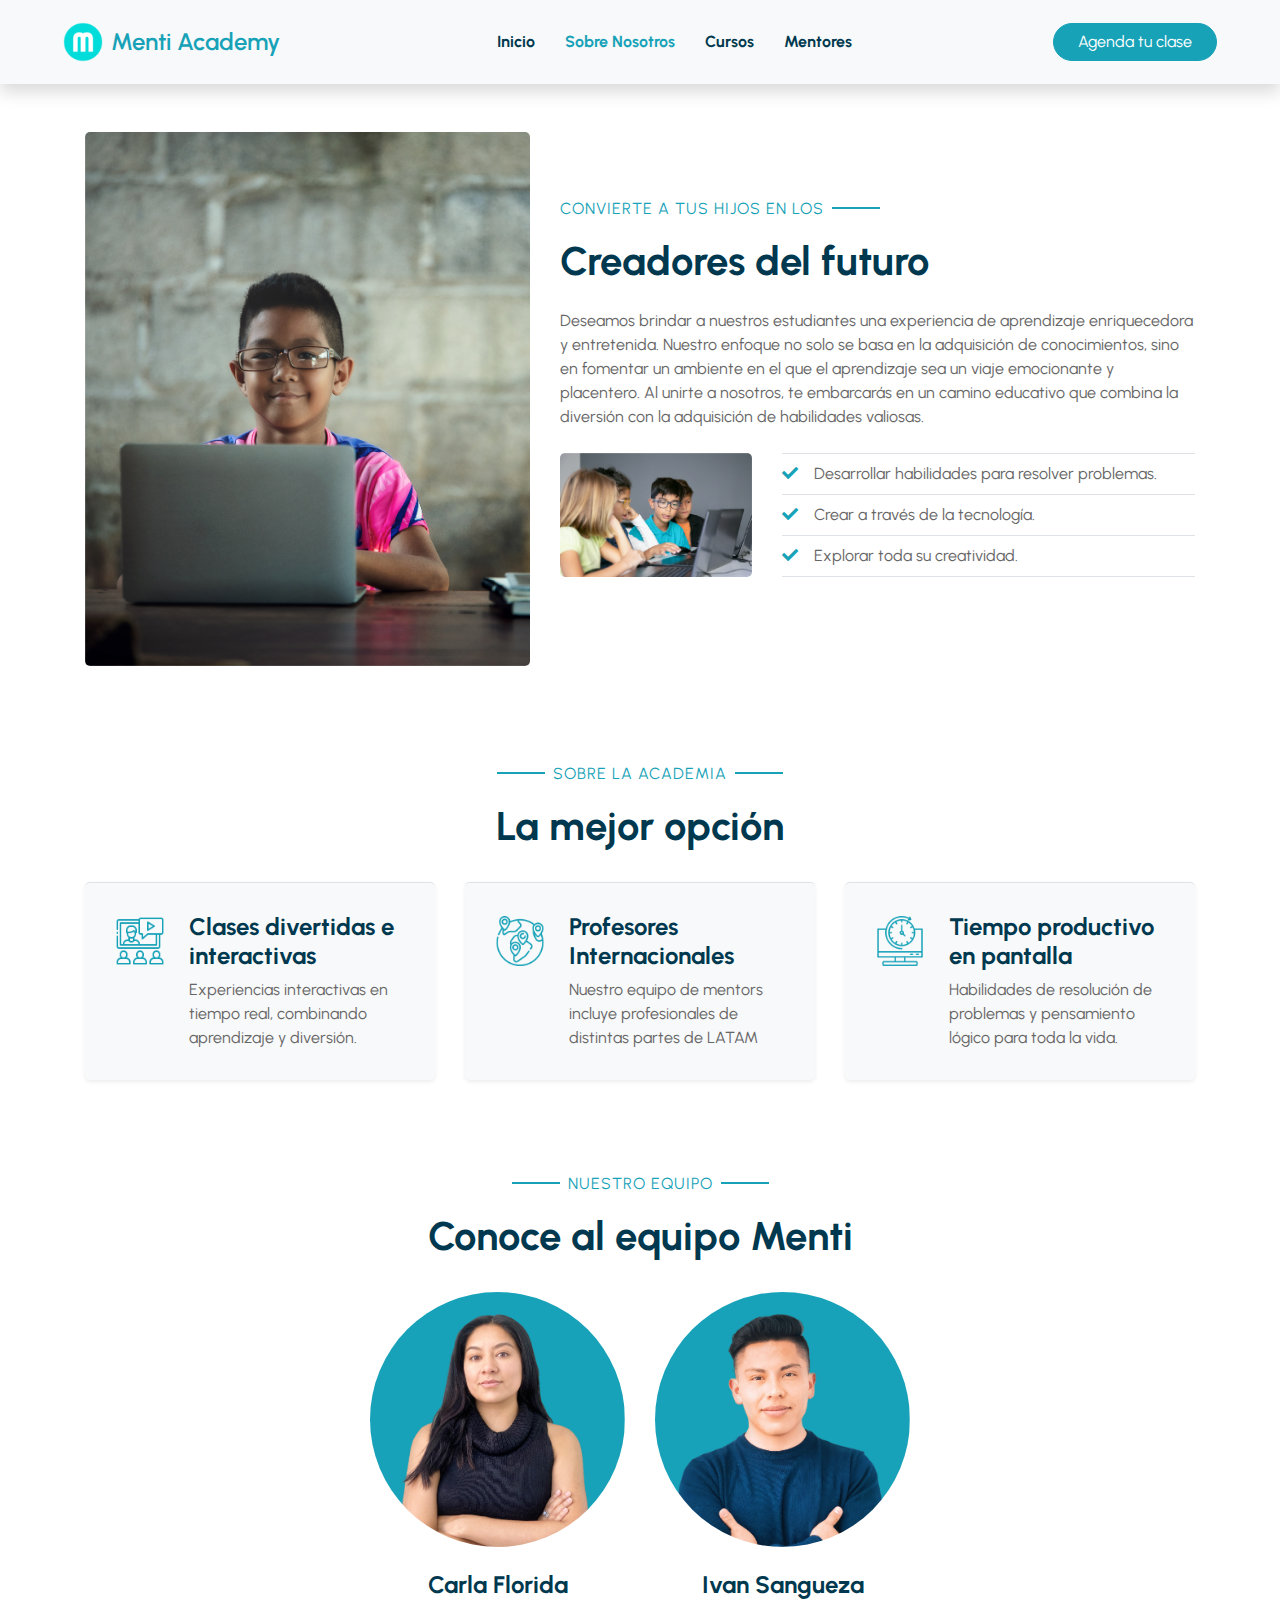
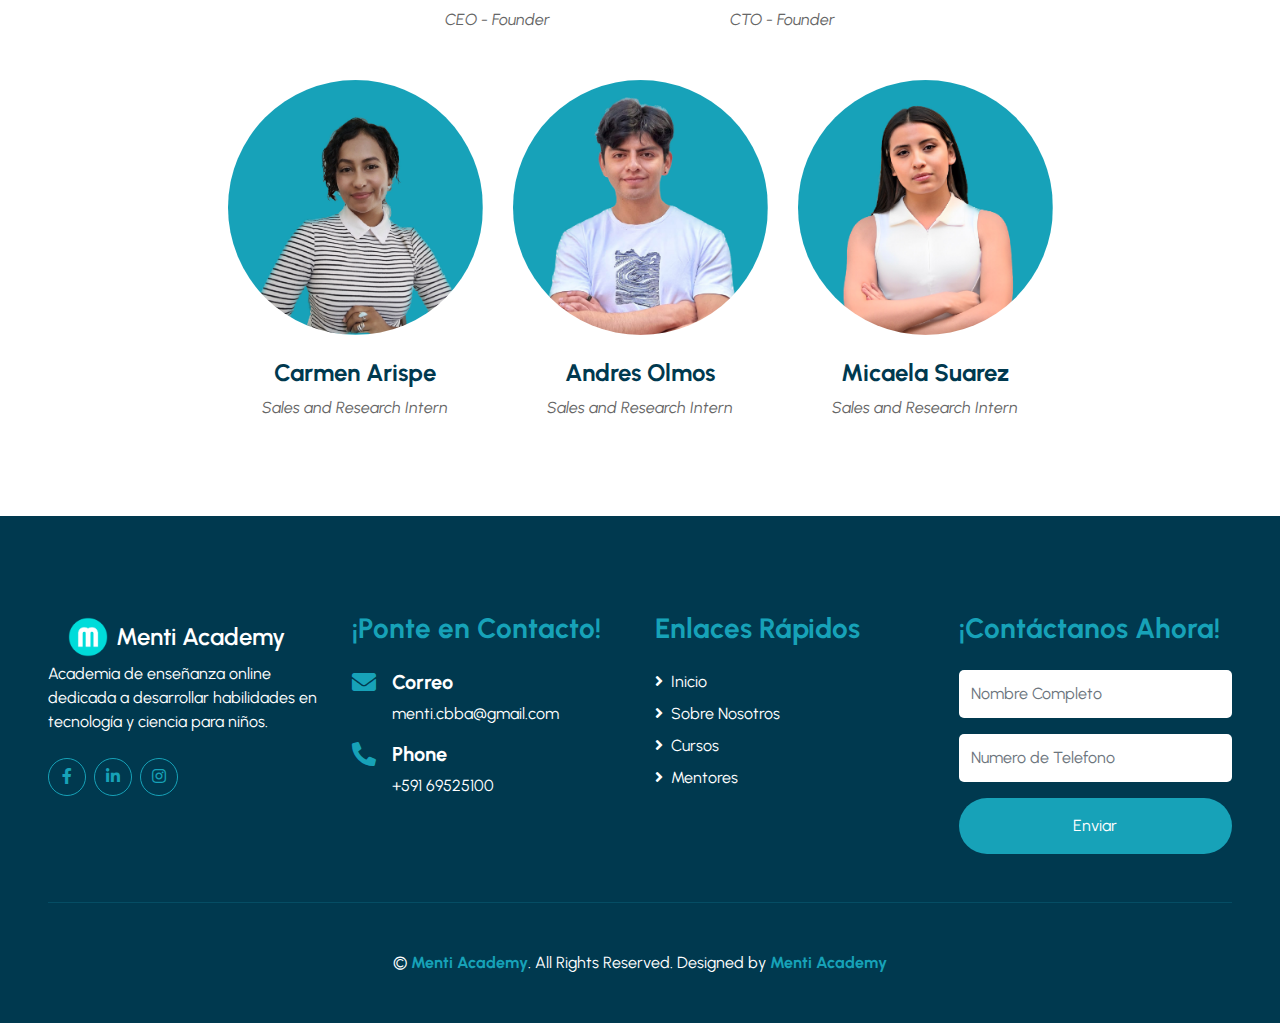
==== about.html @ ad517e39 "page Complete" ====
<!DOCTYPE html>
<html lang="en">

<head>
    <meta charset="utf-8">
    <title>Sobre Nosotros - Menti</title>
    <meta content="width=device-width, initial-scale=1.0" name="viewport">
    <!-- Primary Meta Tags -->
    <meta name="title" content="Menti Academy">
    <meta name="description"
        content="Descubre una forma segura y estimulante para que tus hijos desarrollen habilidades en tecnología y ciencia. En Menti Academy, brindamos una experiencia educativa en línea que fomenta la experimentación y la creatividad. ¡Inscríbete hoy!">

    <!-- Open Graph / Facebook -->
    <meta property="og:type" content="website">
    <meta property="og:url" content="https://mentiacademy.tech/">
    <meta property="og:title" content="Menti Academy">
    <meta property="og:description"
        content="Descubre una forma segura y estimulante para que tus hijos desarrollen habilidades en tecnología y ciencia. En Menti Academy, brindamos una experiencia educativa en línea que fomenta la experimentación y la creatividad. ¡Inscríbete hoy!">
    <meta property="og:image" content="img/metaScreen.jpg">

    <!-- Twitter -->
    <meta property="twitter:card" content="summary_large_image">
    <meta property="twitter:url" content="https://mentiacademy.tech/">
    <meta property="twitter:title" content="Menti Academy">
    <meta property="twitter:description"
        content="Descubre una forma segura y estimulante para que tus hijos desarrollen habilidades en tecnología y ciencia. En Menti Academy, brindamos una experiencia educativa en línea que fomenta la experimentación y la creatividad. ¡Inscríbete hoy!">
    <meta property="twitter:image" content="img/metaScreen.jpg">

    <meta name="keywords"
        content="academia, enseñanza, online, tecnología, ciencia, niños, experimentación, creatividad, Tecnología para niños en Bolivia, Academia de tecnología para niños en Bolivia, Enseñanza de ciencia para niños en línea en Bolivia, Habilidades tecnológicas para niños en Bolivia, Educación en línea para niños en Bolivia, Aprendizaje en línea para niños en Bolivia, Desarrollo de habilidades para niños en Bolivia, Programación para niños en Bolivia, Robótica para niños en Bolivia, Ciencia y tecnología para niños en Bolivia, Tutorías en línea para niños en Bolivia">

    <meta name="facebook-domain-verification" content="m47v4okqvppe9mknq5tnj350r6287h" />


    <meta property="og:image" content="img/metaScreen.jpg">


    <!--=============== FAVICON ===============-->
    <link rel="shortcut icon" href="img/favicon.png" type="image/x-icon">

    <!-- Google Web Fonts -->
    <link rel="preconnect" href="https://fonts.gstatic.com">
    <link href="https://fonts.googleapis.com/css2?family=Handlee&family=Nunito&display=swap" rel="stylesheet">

    <link rel="preconnect" href="https://fonts.googleapis.com">
    <link rel="preconnect" href="https://fonts.gstatic.com" crossorigin>
    <link
        href="https://fonts.googleapis.com/css2?family=Urbanist:ital,wght@0,200;0,500;0,600;0,700;0,800;0,900;1,400;1,500;1,600;1,700;1,800;1,900&display=swap"
        rel="stylesheet">


    <!-- Font Awesome -->
    <link href="https://cdnjs.cloudflare.com/ajax/libs/font-awesome/5.10.0/css/all.min.css" rel="stylesheet">

    <!-- Flaticon Font -->
    <link href="lib/flaticon/font/flaticon.css" rel="stylesheet">

    <!-- Libraries Stylesheet -->
    <link href="lib/owlcarousel/assets/owl.carousel.min.css" rel="stylesheet">
    <link href="lib/lightbox/css/lightbox.min.css" rel="stylesheet">

    <!-- Customized Bootstrap Stylesheet -->
    <link href="css/style.css" rel="stylesheet">
</head>

<body>
    <!-- Navbar Start -->
    <div class="container-fluid bg-light position-relative shadow ">
        <nav class="navbar navbar-expand-lg bg-light navbar-light py-3 py-lg-0 px-0 px-lg-5 ">
            <a href="index.html" class="navbar-brand font-weight-bold text-secondary">
                <img style="width: 40px;" src="img/logo.png" alt="">
                <span class="text-primary">Menti Academy</span>
            </a>
            <button type="button" class="navbar-toggler" data-toggle="collapse" data-target="#navbarCollapse">
                <span class="navbar-toggler-icon"></span>
            </button>
            <div class="collapse navbar-collapse justify-content-between" id="navbarCollapse">
                <div class="navbar-nav font-weight-bold mx-auto py-0">
                    <a href="index.html" class="nav-item nav-link ">Inicio</a>
                    <a href="about.html" class="nav-item nav-link active">Sobre Nosotros</a>
                    <a href="class.html" class="nav-item nav-link">Cursos</a>
                    <a href="team.html" class="nav-item nav-link">Mentores</a>
                </div>
                <!-- Botón para abrir el modal -->
                <a href="#" class="btn btn-primary px-4" data-toggle="modal" data-target="#agendaModal">Agenda tu
                    clase</a>

                <!-- Modal -->
                <div class="modal fade" id="agendaModal" tabindex="-1" role="dialog" aria-labelledby="agendaModalLabel"
                    aria-hidden="true">
                    <div class="modal-dialog" role="document">
                        <div class="modal-content">
                            <div class="card-body rounded-bottom bg-primary p-5">
                                <form action="https://formspree.io/f/xyyqelbw"
                                method="POST">
                                    <label style="width: 100%;" class="form-group">
                                        <input type="text" name="name" class="form-control border-0 p-4"
                                            placeholder="Nombre Completo" required="required">
                                    </label>
                                    <label style="width: 100%;" class="form-group">
                                        <input type="email" name="email" class="form-control border-0 p-4"
                                            placeholder="Correo Electrónico" required="required">
                                    </label>
                                    <label style="width: 100%;" class="form-group">
                                        <input type="number" name="number" class="form-control border-0 p-4"
                                            placeholder="Número de Teléfono" required="required">
                                    </label>
                                    <label style="width: 100%;" class="form-group" id="options">
                                        <select class="custom-select border-0 px-4" name="options" style="height: 47px;" id="options" required="">
                                            <option value="" selected="" disabled="">Selecciona una Opción</option>
                                            <option value="Cursos">Asesoría de Cursos</option>
                                            <option value="Horarios">Asesoría de Horarios</option>
                                            <option value="Otro">Otro</option>
                                        </select>
                                    </label>
                                   
                                        <button class="btn btn-secondary btn-block border-0 py-3"
                                            type="submit">Enviar</button>
                                </form>
                            </div>
                        </div>
                    </div>
                </div>


            </div>
        </nav>
    </div>
    <!-- Navbar End -->




<!-- About Start -->
<div class="container-fluid py-5">
    <div class="container">
        <div class="row align-items-center">
            <div class="col-lg-5">
                <img class="img-fluid rounded mb-5 mb-lg-0" src="img/about-1.jpg" alt="">
            </div>
            <div class="col-lg-7">
                <p class="section-title pr-5"><span class="pr-2">Convierte a tus hijos en los</span></p>
                <h1 class="mb-4">Creadores del futuro</h1>
                <p>Deseamos brindar a nuestros estudiantes una experiencia de aprendizaje enriquecedora y entretenida. Nuestro enfoque no solo se basa en la adquisición de conocimientos, sino en fomentar un ambiente en el que el aprendizaje sea un viaje emocionante y placentero. Al unirte a nosotros, te embarcarás en un camino educativo que combina la diversión con la adquisición de habilidades valiosas.</p>
                <div class="row pt-2 pb-4">
                    <div class="col-6 col-md-4">
                        <img class="img-fluid rounded" src="img/about-2.jpg" alt="">
                    </div>
                    <div class="col-6 col-md-8">
                        <ul class="list-inline m-0">
                            <li class="py-2 border-top border-bottom"><i
                                    class="fa fa-check text-primary mr-3"></i>Desarrollar habilidades para resolver
                                problemas.</li>
                            <li class="py-2 border-bottom"><i class="fa fa-check text-primary mr-3"></i>Crear a
                                través de la tecnología.</li>
                            <li class="py-2 border-bottom"><i class="fa fa-check text-primary mr-3"></i>Explorar
                                toda su creatividad.</li>
                        </ul>
                    </div>
                </div>
            </div>
        </div>
    </div>
</div>
<!-- About End -->

<!-- Facilities Start -->
<div class="container-fluid pt-5">
    <div class="container pb-3">
        <div class="text-center pb-2">
            <p class="section-title px-5"><span class="px-2">Sobre la academia</span></p>
            <h1 class="mb-4">La mejor opción</h1>
        </div>
        <div class="row">
            <div class="col-lg-4 col-md-6 pb-1">
                <div class="d-flex bg-light shadow-sm border-top rounded mb-4" style="padding: 30px;">

                    <i class=" h1 font-weight-normal text-primary mb-3">
                        <img style="width: 50px;" src="img/IcoOption-1.png" alt="iconOption">
                    </i>
                    <div class="pl-4">
                        <h4>Clases divertidas e interactivas</h4>
                        <p class="m-0">
                            Experiencias interactivas en tiempo real, combinando aprendizaje y diversión.</p>
                    </div>
                </div>
            </div>
            <div class="col-lg-4 col-md-6 pb-1">
                <div class="d-flex bg-light shadow-sm border-top rounded mb-4" style="padding: 30px;">
                    <i class=" h1 font-weight-normal text-primary mb-3">
                        <img style="width: 50px;" src="img/IcoOption-2.png" alt="iconOption">
                    </i>
                    <div class="pl-4">
                        <h4>Profesores Internacionales</h4>
                        <p class="m-0">Nuestro equipo de mentors incluye profesionales de distintas partes de LATAM
                        </p>
                    </div>
                </div>
            </div>
            <div class="col-lg-4 col-md-6 pb-1">
                <div class="d-flex bg-light shadow-sm border-top rounded mb-4" style="padding: 30px;">
                    <i class=" h1 font-weight-normal text-primary mb-3">
                        <img style="width: 50px;" src="img/IcoOption-3.png" alt="iconOption">
                    </i>
                    <div class="pl-4">
                        <h4>Tiempo productivo en pantalla</h4>
                        <p class="m-0">Habilidades de resolución de problemas y pensamiento lógico para toda la
                            vida.</p>
                    </div>
                </div>
            </div>
        </div>
    </div>
</div>
<!-- Facilities Start -->



   <!-- Team Start -->
   <div class="container-fluid pt-5">
    <div class="container">
        <div class="text-center pb-2">
            <p class="section-title px-5"><span class="px-2">Nuestro Equipo</span></p>
            <h1 class="mb-4">Conoce al equipo Menti</h1>
        </div>
        <div class="row justify-content-center">
            <div class="col-md-6 col-lg-3 text-center team mb-5">
                <div class="position-relative overflow-hidden mb-4" style="border-radius: 100%;">
                    <img class="img-fluid w-100" src="img/team-1.jpg" alt="">
                    <div
                        class="team-social d-flex align-items-center justify-content-center w-100 h-100 position-absolute">
                        <a class="btn btn-outline-light text-center mr-2 px-0" style="width: 38px; height: 38px;"
                            href="https://www.instagram.com/carli.code/"><i class="fab fa-instagram"></i></a>
                        <a class="btn btn-outline-light text-center px-0" style="width: 38px; height: 38px;"
                            href="https://www.linkedin.com/in/carlamfr/"><i class="fab fa-linkedin-in"></i></a>
                    </div>
                </div>
                <h4>Carla Florida</h4>
                <i>CEO - Founder</i>
            </div>
            <div class="col-md-6 col-lg-3 text-center team mb-5">
                <div class="position-relative overflow-hidden mb-4" style="border-radius: 100%;">
                    <img class="img-fluid w-100" src="img/team-2.jpg" alt="">
                    <div
                        class="team-social d-flex align-items-center justify-content-center w-100 h-100 position-absolute">
                        <a class="btn btn-outline-light text-center mr-2 px-0" style="width: 38px; height: 38px;"
                            href="https://www.instagram.com/ivansanguezax/"><i class="fab fa-instagram"></i></a>
                        <a class="btn btn-outline-light text-center px-0" style="width: 38px; height: 38px;"
                            href="https://www.linkedin.com/in/ivansanguezax/"><i class="fab fa-linkedin-in"></i></a>
                    </div>
                </div>
                <h4>Ivan Sangueza</h4>
                <i>CTO - Founder</i>
            </div>
        </div>
        <div class="row justify-content-center">
            <div class="col-md-6 col-lg-3 text-center team mb-5">
                <div class="position-relative overflow-hidden mb-4" style="border-radius: 100%;">
                    <img class="img-fluid w-100" src="img/team-5.jpg" alt="">
                    <div
                        class="team-social d-flex align-items-center justify-content-center w-100 h-100 position-absolute">
                        <a class="btn btn-outline-light text-center mr-2 px-0" style="width: 38px; height: 38px;"
                            href="https://www.instagram.com/fabiarispe/"><i class="fab fa-instagram"></i></a>
                        <a class="btn btn-outline-light text-center px-0" style="width: 38px; height: 38px;"
                            href="https://www.linkedin.com/in/carmenarispe/"><i class="fab fa-linkedin-in"></i></a>
                    </div>
                </div>
                <h4>Carmen Arispe</h4>
                <i>Sales and Research Intern</i>
            </div>
            <div class="col-md-6 col-lg-3 text-center team mb-5">
                <div class="position-relative overflow-hidden mb-4" style="border-radius: 100%;">
                    <img class="img-fluid w-100" src="img/team-3.jpg" alt="">
                    <div
                        class="team-social d-flex align-items-center justify-content-center w-100 h-100 position-absolute">
                        <a class="btn btn-outline-light text-center mr-2 px-0" style="width: 38px; height: 38px;"
                            href="https://www.instagram.com/andreso.400/?igshid=OGQ5ZDc2ODk2ZA%3D%3D"><i
                                class="fab fa-instagram"></i></a>
                        <a class="btn btn-outline-light text-center px-0" style="width: 38px; height: 38px;"
                            href="https://www.linkedin.com/in/cristian-andr%C3%A9s-olmos-espejo-7a73b9163/"><i
                                class="fab fa-linkedin-in"></i></a>
                    </div>
                </div>
                <h4>Andres Olmos</h4>
                <i>Sales and Research Intern</i>
            </div>
            <div class="col-md-6 col-lg-3 text-center team mb-5">
                <div class="position-relative overflow-hidden mb-4" style="border-radius: 100%;">
                    <img class="img-fluid w-100" src="img/team-4.jpg" alt="">
                    <div
                        class="team-social d-flex align-items-center justify-content-center w-100 h-100 position-absolute">
                        <a class="btn btn-outline-light text-center mr-2 px-0" style="width: 38px; height: 38px;"
                            href="https://www.instagram.com/saritamicaelas/?utm_source=qr&igshid=ZDc4ODBmNjlmNQ%3D%3D"><i
                                class="fab fa-instagram"></i></a>
                        <a class="btn btn-outline-light text-center px-0" style="width: 38px; height: 38px;"
                            href="https://www.linkedin.com/in/sara-micaela-suarez-loza-1b607b280/"><i
                                class="fab fa-linkedin-in"></i></a>
                    </div>
                </div>
                <h4>Micaela Suarez</h4>
                <i>Sales and Research Intern</i>
            </div>
        </div>
    </div>
</div>
<!-- Team End -->



    <!-- Footer Start -->
    <div class="container-fluid bg-secondary text-white mt-5 py-5 px-sm-3 px-md-5">
        <div class="row pt-5">
            <div class="col-lg-3 col-md-6 mb-5">

                <a href="index.html" class="navbar-brand font-weight-bold text-primary">
                    <img style="width: 40px;" src="img/logo.png" alt="">
                    <span class="text-white">Menti Academy</span>
                </a>
                <p>Academia de enseñanza online dedicada a desarrollar habilidades en tecnología y ciencia para niños.
                </p>
                <div class="d-flex justify-content-start mt-4">
                    <a class="btn btn-outline-primary rounded-circle text-center mr-2 px-0"
                        style="width: 38px; height: 38px;" href="https://www.facebook.com/MentiAcademy"><i
                            class="fab fa-facebook-f"></i></a>
                    <a class="btn btn-outline-primary rounded-circle text-center mr-2 px-0"
                        style="width: 38px; height: 38px;" href="https://www.linkedin.com/company/menti-academy/"><i
                            class="fab fa-linkedin-in"></i></a>
                    <a class="btn btn-outline-primary rounded-circle text-center mr-2 px-0"
                        style="width: 38px; height: 38px;" href="https://www.instagram.com/mentiacademy/"><i
                            class="fab fa-instagram"></i></a>
                </div>
            </div>
            <div class="col-lg-3 col-md-6 mb-5">
                <h3 class="text-primary mb-4">¡Ponte en Contacto!
                </h3>
                <div class="d-flex">
                    <h4 class="fa fa-envelope text-primary"></h4>
                    <div class="pl-3">
                        <h5 class="text-white">Correo</h5>
                        <p>menti.cbba@gmail.com</p>
                    </div>
                </div>
                <div class="d-flex">
                    <h4 class="fa fa-phone-alt text-primary"></h4>
                    <div class="pl-3">
                        <h5 class="text-white">Phone</h5>
                        <p>+591 69525100</p>
                    </div>
                </div>
            </div>
            <div class="col-lg-3 col-md-6 mb-5">
                <h3 class="text-primary mb-4">
                    Enlaces Rápidos</h3>
                <div class="d-flex flex-column justify-content-start">
                    <a class="text-white mb-2" href="index.html"><i class="fa fa-angle-right mr-2"></i>Inicio</a>
                    <a class="text-white mb-2" href="about.html"><i class="fa fa-angle-right mr-2"></i>Sobre
                        Nosotros</a>
                    <a class="text-white mb-2" href="class.html"><i class="fa fa-angle-right mr-2"></i>Cursos</a>
                    <a class="text-white mb-2" href="team.html"><i class="fa fa-angle-right mr-2"></i>Mentores</a>
                    
                </div>
            </div>
            <div class="col-lg-3 col-md-6 mb-5">
                <h3 class="text-primary mb-4">¡Contáctanos Ahora!</h3>
                <form action="https://formspree.io/f/xeqbavpz"
                method="POST">
                    <label style="width: 100%;" class="form-group">
                        <input  name="name" type="text" class="form-control border-0 py-4" placeholder="Nombre Completo"
                            required="required" />
                    </label>
                    <label style="width: 100%;" class="form-group">
                        <input name="number" type="number" class="form-control border-0 py-4" placeholder="Numero de Telefono"
                            required="required" />
                    </label>
                    
                        <button class="btn btn-primary btn-block border-0 py-3" type="submit">Enviar</button>
                </form>
            </div>
        </div>
        <div class="container-fluid pt-5" style="border-top: 1px solid rgba(23, 162, 184, .2);;">
            <p class="m-0 text-center text-white">
                &copy; <a class="text-primary font-weight-bold" href="#">Menti Academy</a>. All Rights Reserved.
                Designed
                by
                <a class="text-primary font-weight-bold" href="https://mentiacademy.tech">Menti Academy</a>
            </p>
        </div>
    </div>
    <!-- Footer End -->


    <!-- Back to Top -->
    <a href="#" class="btn btn-primary p-3 back-to-top"><i class="fa fa-angle-double-up"></i></a>


    <!-- JavaScript Libraries -->
    <script src="https://code.jquery.com/jquery-3.4.1.min.js"></script>
    <script src="https://stackpath.bootstrapcdn.com/bootstrap/4.4.1/js/bootstrap.bundle.min.js"></script>
    <script src="lib/easing/easing.min.js"></script>
    <script src="lib/owlcarousel/owl.carousel.min.js"></script>
    <script src="lib/isotope/isotope.pkgd.min.js"></script>
    <script src="lib/lightbox/js/lightbox.min.js"></script>

    <!-- Contact Javascript File -->
    <script src="mail/jqBootstrapValidation.min.js"></script>
    <script src="mail/contact.js"></script>

    <!-- Template Javascript -->
    <script src="js/main.js"></script>
</body>

</html>
---- lib/flaticon/font/flaticon.css ----
@font-face {
  font-family: "Flaticon";
  src: url("./Flaticon.eot");
  src: url("./Flaticon.eot?#iefix") format("embedded-opentype"),
       url("./Flaticon.woff2") format("woff2"),
       url("./Flaticon.woff") format("woff"),
       url("./Flaticon.ttf") format("truetype"),
       url("./Flaticon.svg#Flaticon") format("svg");
  font-weight: normal;
  font-style: normal;
}

@media screen and (-webkit-min-device-pixel-ratio:0) {
  @font-face {
    font-family: "Flaticon";
    src: url("./Flaticon.svg#Flaticon") format("svg");
  }
}

[class^="flaticon-"]:before, [class*=" flaticon-"]:before,
[class^="flaticon-"]:after, [class*=" flaticon-"]:after {   
  font-family: Flaticon;
        font-size: 20px;
font-style: normal;
margin-left: 20px;
}

.flaticon-001-swing:before { content: "\f100"; }
.flaticon-002-bricks:before { content: "\f101"; }
.flaticon-003-feeding-bottle:before { content: "\f102"; }
.flaticon-004-balloons:before { content: "\f103"; }
.flaticon-005-marker:before { content: "\f104"; }
.flaticon-006-spinning-top:before { content: "\f105"; }
.flaticon-007-sandbox:before { content: "\f106"; }
.flaticon-008-tambourine:before { content: "\f107"; }
.flaticon-009-bib:before { content: "\f108"; }
.flaticon-010-slide:before { content: "\f109"; }
.flaticon-011-mat:before { content: "\f10a"; }
.flaticon-012-kite:before { content: "\f10b"; }
.flaticon-013-brush:before { content: "\f10c"; }
.flaticon-014-blackboard:before { content: "\f10d"; }
.flaticon-015-potty:before { content: "\f10e"; }
.flaticon-016-apple:before { content: "\f10f"; }
.flaticon-017-toy-car:before { content: "\f110"; }
.flaticon-018-ball:before { content: "\f111"; }
.flaticon-019-pencil:before { content: "\f112"; }
.flaticon-020-rattle:before { content: "\f113"; }
.flaticon-021-juice-box:before { content: "\f114"; }
.flaticon-022-drum:before { content: "\f115"; }
.flaticon-023-girl:before { content: "\f116"; }
.flaticon-024-shape-toy:before { content: "\f117"; }
.flaticon-025-sandwich:before { content: "\f118"; }
.flaticon-026-paper-boat:before { content: "\f119"; }
.flaticon-027-xylophone:before { content: "\f11a"; }
.flaticon-028-kindergarten:before { content: "\f11b"; }
.flaticon-029-clock:before { content: "\f11c"; }
.flaticon-030-crayons:before { content: "\f11d"; }
.flaticon-031-bell:before { content: "\f11e"; }
.flaticon-032-book:before { content: "\f11f"; }
.flaticon-033-blocks:before { content: "\f120"; }
.flaticon-034-popsicle:before { content: "\f121"; }
.flaticon-035-table:before { content: "\f122"; }
.flaticon-036-boy:before { content: "\f123"; }
.flaticon-037-toys:before { content: "\f124"; }
.flaticon-038-locker:before { content: "\f125"; }
.flaticon-039-seesaw:before { content: "\f126"; }
.flaticon-040-puzzle:before { content: "\f127"; }
.flaticon-041-abacus:before { content: "\f128"; }
.flaticon-042-synthesizer:before { content: "\f129"; }
.flaticon-043-teddy-bear:before { content: "\f12a"; }
.flaticon-044-scissors:before { content: "\f12b"; }
.flaticon-045-cookies:before { content: "\f12c"; }
.flaticon-046-bucket:before { content: "\f12d"; }
.flaticon-047-backpack:before { content: "\f12e"; }
.flaticon-048-paper-plane:before { content: "\f12f"; }
.flaticon-049-cutlery:before { content: "\f130"; }
.flaticon-050-fence:before { content: "\f131"; }
---- css/style.css ----
/******* Bootstrap Theming ********/
/*!
 * Bootstrap v4.5.3 (https://getbootstrap.com/)
 * Copyright 2011-2020 The Bootstrap Authors
 * Copyright 2011-2020 Twitter, Inc.
 * Licensed under MIT (https://github.com/twbs/bootstrap/blob/main/LICENSE)
 */
:root {
  --blue: #007bff;
  --indigo: #6610f2;
  --purple: #6f42c1;
  --pink: #e83e8c;
  --red: #dc3545;
  --orange: #fd7e14;
  --yellow: #ffc107;
  --green: #28a745;
  --teal: #20c997;
  --cyan: #17a2b8;
  --white: #fff;
  --gray: #6c757d;
  --gray-dark: #343a40;
  --primary: #17a2b8;
  --secondary: #00394f;
  --success: #28a745;
  --info: #17a2b8;
  --warning: #ffc107;
  --danger: #dc3545;
  --light: #f8f9fa;
  --dark: #343a40;
  --breakpoint-xs: 0;
  --breakpoint-sm: 576px;
  --breakpoint-md: 768px;
  --breakpoint-lg: 992px;
  --breakpoint-xl: 1200px;
  --font-family-sans-serif: 'Urbanist', sans-serif;;
  --font-family-monospace: SFMono-Regular, Menlo, Monaco, Consolas, "Liberation Mono", "Courier New", monospace;
}
*,
*::before,
*::after {
  box-sizing: border-box;
}

html {
  font-family: sans-serif;
  line-height: 1.15;
  -webkit-text-size-adjust: 100%;
  -webkit-tap-highlight-color: rgba(0, 0, 0, 0);
}

article, aside, figcaption, figure, footer, header, hgroup, main, nav, section {
  display: block;
}

body {
  margin: 0;
  font-family: 'Urbanist', sans-serif;;
  font-size: 1rem;
  font-weight: 400;
  line-height: 1.5;
  color: #666666;
  text-align: left;
  background-color: #fff;
}

[tabindex="-1"]:focus:not(:focus-visible) {
  outline: 0 !important;
}

hr {
  box-sizing: content-box;
  height: 0;
  overflow: visible;
}

h1, h2, h3, h4, h5, h6 {
  margin-top: 0;
  margin-bottom: 0.5rem;
}

p {
  margin-top: 0;
  margin-bottom: 1rem;
}

abbr[title],
abbr[data-original-title] {
  text-decoration: underline;
  text-decoration: underline dotted;
  cursor: help;
  border-bottom: 0;
  text-decoration-skip-ink: none;
}

address {
  margin-bottom: 1rem;
  font-style: normal;
  line-height: inherit;
}

ol,
ul,
dl {
  margin-top: 0;
  margin-bottom: 1rem;
}

ol ol,
ul ul,
ol ul,
ul ol {
  margin-bottom: 0;
}

dt {
  font-weight: 700;
}

dd {
  margin-bottom: .5rem;
  margin-left: 0;
}

blockquote {
  margin: 0 0 1rem;
}

b,
strong {
  font-weight: bolder;
}

small {
  font-size: 80%;
}

sub,
sup {
  position: relative;
  font-size: 75%;
  line-height: 0;
  vertical-align: baseline;
}

sub {
  bottom: -.25em;
}

sup {
  top: -.5em;
}

a {
  color: #17a2b8;
  text-decoration: none;
  background-color: transparent;
}

a:hover {
  color: #0f6674;
  text-decoration: underline;
}

a:not([href]):not([class]) {
  color: inherit;
  text-decoration: none;
}

a:not([href]):not([class]):hover {
  color: inherit;
  text-decoration: none;
}

pre,
code,
kbd,
samp {
  font-family: SFMono-Regular, Menlo, Monaco, Consolas, "Liberation Mono", "Courier New", monospace;
  font-size: 1em;
}

pre {
  margin-top: 0;
  margin-bottom: 1rem;
  overflow: auto;
  -ms-overflow-style: scrollbar;
}

figure {
  margin: 0 0 1rem;
}

img {
  vertical-align: middle;
  border-style: none;
}

svg {
  overflow: hidden;
  vertical-align: middle;
}

table {
  border-collapse: collapse;
}

caption {
  padding-top: 0.75rem;
  padding-bottom: 0.75rem;
  color: #6c757d;
  text-align: left;
  caption-side: bottom;
}

th {
  text-align: inherit;
  text-align: -webkit-match-parent;
}

label {
  display: inline-block;
  margin-bottom: 0.5rem;
}

button {
  border-radius: 0;
}

button:focus {
  outline: 1px dotted;
  outline: 5px auto -webkit-focus-ring-color;
}

input,
button,
select,
optgroup,
textarea {
  margin: 0;
  font-family: inherit;
  font-size: inherit;
  line-height: inherit;
}

button,
input {
  overflow: visible;
}

button,
select {
  text-transform: none;
}

[role="button"] {
  cursor: pointer;
}

select {
  word-wrap: normal;
}

button,
[type="button"],
[type="reset"],
[type="submit"] {
  -webkit-appearance: button;
}

button:not(:disabled),
[type="button"]:not(:disabled),
[type="reset"]:not(:disabled),
[type="submit"]:not(:disabled) {
  cursor: pointer;
}

button::-moz-focus-inner,
[type="button"]::-moz-focus-inner,
[type="reset"]::-moz-focus-inner,
[type="submit"]::-moz-focus-inner {
  padding: 0;
  border-style: none;
}

input[type="radio"],
input[type="checkbox"] {
  box-sizing: border-box;
  padding: 0;
}

textarea {
  overflow: auto;
  resize: vertical;
}

fieldset {
  min-width: 0;
  padding: 0;
  margin: 0;
  border: 0;
}

legend {
  display: block;
  width: 100%;
  max-width: 100%;
  padding: 0;
  margin-bottom: .5rem;
  font-size: 1.5rem;
  line-height: inherit;
  color: inherit;
  white-space: normal;
}

@media (max-width: 1200px) {
  legend {
    font-size: calc(1.275rem + 0.3vw) ;
  }
}

progress {
  vertical-align: baseline;
}

[type="number"]::-webkit-inner-spin-button,
[type="number"]::-webkit-outer-spin-button {
  height: auto;
}

[type="search"] {
  outline-offset: -2px;
  -webkit-appearance: none;
}

[type="search"]::-webkit-search-decoration {
  -webkit-appearance: none;
}

::-webkit-file-upload-button {
  font: inherit;
  -webkit-appearance: button;
}

output {
  display: inline-block;
}

summary {
  display: list-item;
  cursor: pointer;
}

template {
  display: none;
}

[hidden] {
  display: none !important;
}

h1, h2, h3, h4, h5, h6,
.h1, .h2, .h3, .h4, .h5, .h6 {
  margin-bottom: 0.5rem;
  font-family: 'Urbanist', sans-serif;;
  font-weight: bold;
  line-height: 1.2;
  color: #00394f;
}

h1, .h1 {
  font-size: 2.5rem;
}

@media (max-width: 1200px) {
  h1, .h1 {
    font-size: calc(1.375rem + 1.5vw) ;
  }
}

h2, .h2 {
  font-size: 2rem;
}

@media (max-width: 1200px) {
  h2, .h2 {
    font-size: calc(1.325rem + 0.9vw) ;
  }
}

h3, .h3 {
  font-size: 1.75rem;
}

@media (max-width: 1200px) {
  h3, .h3 {
    font-size: calc(1.3rem + 0.6vw) ;
  }
}

h4, .h4 {
  font-size: 1.5rem;
}

@media (max-width: 1200px) {
  h4, .h4 {
    font-size: calc(1.275rem + 0.3vw) ;
  }
}

h5, .h5 {
  font-size: 1.25rem;
}

h6, .h6 {
  font-size: 1rem;
}

.lead {
  font-size: 1.25rem;
  font-weight: 300;
}

.display-1 {
  font-size: 6rem;
  font-weight: 300;
  line-height: 1.2;
}

@media (max-width: 1200px) {
  .display-1 {
    font-size: calc(1.725rem + 5.7vw) ;
  }
}

.display-2 {
  font-size: 5.5rem;
  font-weight: 300;
  line-height: 1.2;
}

@media (max-width: 1200px) {
  .display-2 {
    font-size: calc(1.675rem + 5.1vw) ;
  }
}

.display-3 {
  font-size: 4.5rem;
  font-weight: 300;
  line-height: 1.2;
}

@media (max-width: 1200px) {
  .display-3 {
    font-size: calc(1.575rem + 3.9vw) ;
  }
}

.display-4 {
  font-size: 3.5rem;
  font-weight: 300;
  line-height: 1.2;
}

@media (max-width: 1200px) {
  .display-4 {
    font-size: calc(1.475rem + 2.7vw) ;
  }
}

hr {
  margin-top: 1rem;
  margin-bottom: 1rem;
  border: 0;
  border-top: 1px solid rgba(0, 0, 0, 0.1);
}

small,
.small {
  font-size: 80%;
  font-weight: 400;
}

mark,
.mark {
  padding: 0.2em;
  background-color: #fcf8e3;
}

.list-unstyled {
  padding-left: 0;
  list-style: none;
}

.list-inline {
  padding-left: 0;
  list-style: none;
}

.list-inline-item {
  display: inline-block;
}

.list-inline-item:not(:last-child) {
  margin-right: 0.5rem;
}

.initialism {
  font-size: 90%;
  text-transform: uppercase;
}

.blockquote {
  margin-bottom: 1rem;
  font-size: 1.25rem;
}

.blockquote-footer {
  display: block;
  font-size: 80%;
  color: #6c757d;
}

.blockquote-footer::before {
  content: "\2014\00A0";
}

.img-fluid {
  max-width: 100%;
  height: auto;
}

.img-thumbnail {
  padding: 0.25rem;
  background-color: #fff;
  border: 1px solid #dee2e6;
  border-radius: 5px;
  max-width: 100%;
  height: auto;
}

.figure {
  display: inline-block;
}

.figure-img {
  margin-bottom: 0.5rem;
  line-height: 1;
}

.figure-caption {
  font-size: 90%;
  color: #6c757d;
}

code {
  font-size: 87.5%;
  color: #e83e8c;
  word-wrap: break-word;
}

a > code {
  color: inherit;
}

kbd {
  padding: 0.2rem 0.4rem;
  font-size: 87.5%;
  color: #fff;
  background-color: #212529;
  border-radius: 0.2rem;
}

kbd kbd {
  padding: 0;
  font-size: 100%;
  font-weight: 700;
}

pre {
  display: block;
  font-size: 87.5%;
  color: #212529;
}

pre code {
  font-size: inherit;
  color: inherit;
  word-break: normal;
}

.pre-scrollable {
  max-height: 340px;
  overflow-y: scroll;
}

.waves {
  position:relative;
  width: 100%;
  height:15vh;
  margin-bottom:-7px; /*Fix for safari gap*/
  min-height:100px;
  max-height:150px;
}

.content {
  position:relative;
  height:20vh;
  text-align:center;
  background-color: white;
}

/* Animation */

.parallax > use {
  animation: move-forever 25s cubic-bezier(.55,.5,.45,.5)     infinite;
}
.parallax > use:nth-child(1) {
  animation-delay: -2s;
  animation-duration: 7s;
}
.parallax > use:nth-child(2) {
  animation-delay: -3s;
  animation-duration: 10s;
}
.parallax > use:nth-child(3) {
  animation-delay: -4s;
  animation-duration: 13s;
}
.parallax > use:nth-child(4) {
  animation-delay: -5s;
  animation-duration: 20s;
}
@keyframes move-forever {
  0% {
   transform: translate3d(-90px,0,0);
  }
  100% { 
    transform: translate3d(85px,0,0);
  }
}
/*Shrinking for mobile*/
@media (max-width: 768px) {
  .waves {
    height:40px;
    min-height:40px;
  }
  .content {
    height:30vh;
  }
  h1 {
    font-size:24px;
  }
}

.container,
.container-fluid,
.container-sm,
.container-md,
.container-lg,
.container-xl {
  width: 100%;
  padding-right: 15px;
  padding-left: 15px;
  margin-right: auto;
  margin-left: auto;
}

@media (min-width: 576px) {
  .container, .container-sm {
    max-width: 540px;
  }
}

@media (min-width: 768px) {
  .container, .container-sm, .container-md {
    max-width: 720px;
  }
}

@media (min-width: 992px) {
  .container, .container-sm, .container-md, .container-lg {
    max-width: 960px;
  }
}

@media (min-width: 1200px) {
  .container, .container-sm, .container-md, .container-lg, .container-xl {
    max-width: 1140px;
  }
}

.row {
  display: flex;
  flex-wrap: wrap;
  margin-right: -15px;
  margin-left: -15px;
}

.no-gutters {
  margin-right: 0;
  margin-left: 0;
}

.no-gutters > .col,
.no-gutters > [class*="col-"] {
  padding-right: 0;
  padding-left: 0;
}

.col-1, .col-2, .col-3, .col-4, .col-5, .col-6, .col-7, .col-8, .col-9, .col-10, .col-11, .col-12, .col,
.col-auto, .col-sm-1, .col-sm-2, .col-sm-3, .col-sm-4, .col-sm-5, .col-sm-6, .col-sm-7, .col-sm-8, .col-sm-9, .col-sm-10, .col-sm-11, .col-sm-12, .col-sm,
.col-sm-auto, .col-md-1, .col-md-2, .col-md-3, .col-md-4, .col-md-5, .col-md-6, .col-md-7, .col-md-8, .col-md-9, .col-md-10, .col-md-11, .col-md-12, .col-md,
.col-md-auto, .col-lg-1, .col-lg-2, .col-lg-3, .col-lg-4, .col-lg-5, .col-lg-6, .col-lg-7, .col-lg-8, .col-lg-9, .col-lg-10, .col-lg-11, .col-lg-12, .col-lg,
.col-lg-auto, .col-xl-1, .col-xl-2, .col-xl-3, .col-xl-4, .col-xl-5, .col-xl-6, .col-xl-7, .col-xl-8, .col-xl-9, .col-xl-10, .col-xl-11, .col-xl-12, .col-xl,
.col-xl-auto {
  position: relative;
  width: 100%;
  padding-right: 15px;
  padding-left: 15px;
}

.col {
  flex-basis: 0;
  flex-grow: 1;
  max-width: 100%;
}

.row-cols-1 > * {
  flex: 0 0 100%;
  max-width: 100%;
}

.row-cols-2 > * {
  flex: 0 0 50%;
  max-width: 50%;
}

.row-cols-3 > * {
  flex: 0 0 33.33333%;
  max-width: 33.33333%;
}

.row-cols-4 > * {
  flex: 0 0 25%;
  max-width: 25%;
}

.row-cols-5 > * {
  flex: 0 0 20%;
  max-width: 20%;
}

.row-cols-6 > * {
  flex: 0 0 16.66667%;
  max-width: 16.66667%;
}

.col-auto {
  flex: 0 0 auto;
  width: auto;
  max-width: 100%;
}

.col-1 {
  flex: 0 0 8.33333%;
  max-width: 8.33333%;
}

.col-2 {
  flex: 0 0 16.66667%;
  max-width: 16.66667%;
}

.col-3 {
  flex: 0 0 25%;
  max-width: 25%;
}

.col-4 {
  flex: 0 0 33.33333%;
  max-width: 33.33333%;
}

.col-5 {
  flex: 0 0 41.66667%;
  max-width: 41.66667%;
}

.col-6 {
  flex: 0 0 50%;
  max-width: 50%;
}

.col-7 {
  flex: 0 0 58.33333%;
  max-width: 58.33333%;
}

.col-8 {
  flex: 0 0 66.66667%;
  max-width: 66.66667%;
}

.col-9 {
  flex: 0 0 75%;
  max-width: 75%;
}

.col-10 {
  flex: 0 0 83.33333%;
  max-width: 83.33333%;
}

.col-11 {
  flex: 0 0 91.66667%;
  max-width: 91.66667%;
}

.col-12 {
  flex: 0 0 100%;
  max-width: 100%;
}

.order-first {
  order: -1;
}

.order-last {
  order: 13;
}

.order-0 {
  order: 0;
}

.order-1 {
  order: 1;
}

.order-2 {
  order: 2;
}

.order-3 {
  order: 3;
}

.order-4 {
  order: 4;
}

.order-5 {
  order: 5;
}

.order-6 {
  order: 6;
}

.order-7 {
  order: 7;
}

.order-8 {
  order: 8;
}

.order-9 {
  order: 9;
}

.order-10 {
  order: 10;
}

.order-11 {
  order: 11;
}

.order-12 {
  order: 12;
}

.offset-1 {
  margin-left: 8.33333%;
}

.offset-2 {
  margin-left: 16.66667%;
}

.offset-3 {
  margin-left: 25%;
}

.offset-4 {
  margin-left: 33.33333%;
}

.offset-5 {
  margin-left: 41.66667%;
}

.offset-6 {
  margin-left: 50%;
}

.offset-7 {
  margin-left: 58.33333%;
}

.offset-8 {
  margin-left: 66.66667%;
}

.offset-9 {
  margin-left: 75%;
}

.offset-10 {
  margin-left: 83.33333%;
}

.offset-11 {
  margin-left: 91.66667%;
}

@media (min-width: 576px) {
  .col-sm {
    flex-basis: 0;
    flex-grow: 1;
    max-width: 100%;
  }
  .row-cols-sm-1 > * {
    flex: 0 0 100%;
    max-width: 100%;
  }
  .row-cols-sm-2 > * {
    flex: 0 0 50%;
    max-width: 50%;
  }
  .row-cols-sm-3 > * {
    flex: 0 0 33.33333%;
    max-width: 33.33333%;
  }
  .row-cols-sm-4 > * {
    flex: 0 0 25%;
    max-width: 25%;
  }
  .row-cols-sm-5 > * {
    flex: 0 0 20%;
    max-width: 20%;
  }
  .row-cols-sm-6 > * {
    flex: 0 0 16.66667%;
    max-width: 16.66667%;
  }
  .col-sm-auto {
    flex: 0 0 auto;
    width: auto;
    max-width: 100%;
  }
  .col-sm-1 {
    flex: 0 0 8.33333%;
    max-width: 8.33333%;
  }
  .col-sm-2 {
    flex: 0 0 16.66667%;
    max-width: 16.66667%;
  }
  .col-sm-3 {
    flex: 0 0 25%;
    max-width: 25%;
  }
  .col-sm-4 {
    flex: 0 0 33.33333%;
    max-width: 33.33333%;
  }
  .col-sm-5 {
    flex: 0 0 41.66667%;
    max-width: 41.66667%;
  }
  .col-sm-6 {
    flex: 0 0 50%;
    max-width: 50%;
  }
  .col-sm-7 {
    flex: 0 0 58.33333%;
    max-width: 58.33333%;
  }
  .col-sm-8 {
    flex: 0 0 66.66667%;
    max-width: 66.66667%;
  }
  .col-sm-9 {
    flex: 0 0 75%;
    max-width: 75%;
  }
  .col-sm-10 {
    flex: 0 0 83.33333%;
    max-width: 83.33333%;
  }
  .col-sm-11 {
    flex: 0 0 91.66667%;
    max-width: 91.66667%;
  }
  .col-sm-12 {
    flex: 0 0 100%;
    max-width: 100%;
  }
  .order-sm-first {
    order: -1;
  }
  .order-sm-last {
    order: 13;
  }
  .order-sm-0 {
    order: 0;
  }
  .order-sm-1 {
    order: 1;
  }
  .order-sm-2 {
    order: 2;
  }
  .order-sm-3 {
    order: 3;
  }
  .order-sm-4 {
    order: 4;
  }
  .order-sm-5 {
    order: 5;
  }
  .order-sm-6 {
    order: 6;
  }
  .order-sm-7 {
    order: 7;
  }
  .order-sm-8 {
    order: 8;
  }
  .order-sm-9 {
    order: 9;
  }
  .order-sm-10 {
    order: 10;
  }
  .order-sm-11 {
    order: 11;
  }
  .order-sm-12 {
    order: 12;
  }
  .offset-sm-0 {
    margin-left: 0;
  }
  .offset-sm-1 {
    margin-left: 8.33333%;
  }
  .offset-sm-2 {
    margin-left: 16.66667%;
  }
  .offset-sm-3 {
    margin-left: 25%;
  }
  .offset-sm-4 {
    margin-left: 33.33333%;
  }
  .offset-sm-5 {
    margin-left: 41.66667%;
  }
  .offset-sm-6 {
    margin-left: 50%;
  }
  .offset-sm-7 {
    margin-left: 58.33333%;
  }
  .offset-sm-8 {
    margin-left: 66.66667%;
  }
  .offset-sm-9 {
    margin-left: 75%;
  }
  .offset-sm-10 {
    margin-left: 83.33333%;
  }
  .offset-sm-11 {
    margin-left: 91.66667%;
  }
}

@media (min-width: 768px) {
  .col-md {
    flex-basis: 0;
    flex-grow: 1;
    max-width: 100%;
  }
  .row-cols-md-1 > * {
    flex: 0 0 100%;
    max-width: 100%;
  }
  .row-cols-md-2 > * {
    flex: 0 0 50%;
    max-width: 50%;
  }
  .row-cols-md-3 > * {
    flex: 0 0 33.33333%;
    max-width: 33.33333%;
  }
  .row-cols-md-4 > * {
    flex: 0 0 25%;
    max-width: 25%;
  }
  .row-cols-md-5 > * {
    flex: 0 0 20%;
    max-width: 20%;
  }
  .row-cols-md-6 > * {
    flex: 0 0 16.66667%;
    max-width: 16.66667%;
  }
  .col-md-auto {
    flex: 0 0 auto;
    width: auto;
    max-width: 100%;
  }
  .col-md-1 {
    flex: 0 0 8.33333%;
    max-width: 8.33333%;
  }
  .col-md-2 {
    flex: 0 0 16.66667%;
    max-width: 16.66667%;
  }
  .col-md-3 {
    flex: 0 0 25%;
    max-width: 25%;
  }
  .col-md-4 {
    flex: 0 0 33.33333%;
    max-width: 33.33333%;
  }
  .col-md-5 {
    flex: 0 0 41.66667%;
    max-width: 41.66667%;
  }
  .col-md-6 {
    flex: 0 0 50%;
    max-width: 50%;
  }
  .col-md-7 {
    flex: 0 0 58.33333%;
    max-width: 58.33333%;
  }
  .col-md-8 {
    flex: 0 0 66.66667%;
    max-width: 66.66667%;
  }
  .col-md-9 {
    flex: 0 0 75%;
    max-width: 75%;
  }
  .col-md-10 {
    flex: 0 0 83.33333%;
    max-width: 83.33333%;
  }
  .col-md-11 {
    flex: 0 0 91.66667%;
    max-width: 91.66667%;
  }
  .col-md-12 {
    flex: 0 0 100%;
    max-width: 100%;
  }
  .order-md-first {
    order: -1;
  }
  .order-md-last {
    order: 13;
  }
  .order-md-0 {
    order: 0;
  }
  .order-md-1 {
    order: 1;
  }
  .order-md-2 {
    order: 2;
  }
  .order-md-3 {
    order: 3;
  }
  .order-md-4 {
    order: 4;
  }
  .order-md-5 {
    order: 5;
  }
  .order-md-6 {
    order: 6;
  }
  .order-md-7 {
    order: 7;
  }
  .order-md-8 {
    order: 8;
  }
  .order-md-9 {
    order: 9;
  }
  .order-md-10 {
    order: 10;
  }
  .order-md-11 {
    order: 11;
  }
  .order-md-12 {
    order: 12;
  }
  .offset-md-0 {
    margin-left: 0;
  }
  .offset-md-1 {
    margin-left: 8.33333%;
  }
  .offset-md-2 {
    margin-left: 16.66667%;
  }
  .offset-md-3 {
    margin-left: 25%;
  }
  .offset-md-4 {
    margin-left: 33.33333%;
  }
  .offset-md-5 {
    margin-left: 41.66667%;
  }
  .offset-md-6 {
    margin-left: 50%;
  }
  .offset-md-7 {
    margin-left: 58.33333%;
  }
  .offset-md-8 {
    margin-left: 66.66667%;
  }
  .offset-md-9 {
    margin-left: 75%;
  }
  .offset-md-10 {
    margin-left: 83.33333%;
  }
  .offset-md-11 {
    margin-left: 91.66667%;
  }
}

@media (min-width: 992px) {
  .col-lg {
    flex-basis: 0;
    flex-grow: 1;
    max-width: 100%;
  }
  .row-cols-lg-1 > * {
    flex: 0 0 100%;
    max-width: 100%;
  }
  .row-cols-lg-2 > * {
    flex: 0 0 50%;
    max-width: 50%;
  }
  .row-cols-lg-3 > * {
    flex: 0 0 33.33333%;
    max-width: 33.33333%;
  }
  .row-cols-lg-4 > * {
    flex: 0 0 25%;
    max-width: 25%;
  }
  .row-cols-lg-5 > * {
    flex: 0 0 20%;
    max-width: 20%;
  }
  .row-cols-lg-6 > * {
    flex: 0 0 16.66667%;
    max-width: 16.66667%;
  }
  .col-lg-auto {
    flex: 0 0 auto;
    width: auto;
    max-width: 100%;
  }
  .col-lg-1 {
    flex: 0 0 8.33333%;
    max-width: 8.33333%;
  }
  .col-lg-2 {
    flex: 0 0 16.66667%;
    max-width: 16.66667%;
  }
  .col-lg-3 {
    flex: 0 0 25%;
    max-width: 25%;
  }
  .col-lg-4 {
    flex: 0 0 33.33333%;
    max-width: 33.33333%;
  }
  .col-lg-5 {
    flex: 0 0 41.66667%;
    max-width: 41.66667%;
  }
  .col-lg-6 {
    flex: 0 0 50%;
    max-width: 50%;
  }
  .col-lg-7 {
    flex: 0 0 58.33333%;
    max-width: 58.33333%;
  }
  .col-lg-8 {
    flex: 0 0 66.66667%;
    max-width: 66.66667%;
  }
  .col-lg-9 {
    flex: 0 0 75%;
    max-width: 75%;
  }
  .col-lg-10 {
    flex: 0 0 83.33333%;
    max-width: 83.33333%;
  }
  .col-lg-11 {
    flex: 0 0 91.66667%;
    max-width: 91.66667%;
  }
  .col-lg-12 {
    flex: 0 0 100%;
    max-width: 100%;
  }
  .order-lg-first {
    order: -1;
  }
  .order-lg-last {
    order: 13;
  }
  .order-lg-0 {
    order: 0;
  }
  .order-lg-1 {
    order: 1;
  }
  .order-lg-2 {
    order: 2;
  }
  .order-lg-3 {
    order: 3;
  }
  .order-lg-4 {
    order: 4;
  }
  .order-lg-5 {
    order: 5;
  }
  .order-lg-6 {
    order: 6;
  }
  .order-lg-7 {
    order: 7;
  }
  .order-lg-8 {
    order: 8;
  }
  .order-lg-9 {
    order: 9;
  }
  .order-lg-10 {
    order: 10;
  }
  .order-lg-11 {
    order: 11;
  }
  .order-lg-12 {
    order: 12;
  }
  .offset-lg-0 {
    margin-left: 0;
  }
  .offset-lg-1 {
    margin-left: 8.33333%;
  }
  .offset-lg-2 {
    margin-left: 16.66667%;
  }
  .offset-lg-3 {
    margin-left: 25%;
  }
  .offset-lg-4 {
    margin-left: 33.33333%;
  }
  .offset-lg-5 {
    margin-left: 41.66667%;
  }
  .offset-lg-6 {
    margin-left: 50%;
  }
  .offset-lg-7 {
    margin-left: 58.33333%;
  }
  .offset-lg-8 {
    margin-left: 66.66667%;
  }
  .offset-lg-9 {
    margin-left: 75%;
  }
  .offset-lg-10 {
    margin-left: 83.33333%;
  }
  .offset-lg-11 {
    margin-left: 91.66667%;
  }
}

@media (min-width: 1200px) {
  .col-xl {
    flex-basis: 0;
    flex-grow: 1;
    max-width: 100%;
  }
  .row-cols-xl-1 > * {
    flex: 0 0 100%;
    max-width: 100%;
  }
  .row-cols-xl-2 > * {
    flex: 0 0 50%;
    max-width: 50%;
  }
  .row-cols-xl-3 > * {
    flex: 0 0 33.33333%;
    max-width: 33.33333%;
  }
  .row-cols-xl-4 > * {
    flex: 0 0 25%;
    max-width: 25%;
  }
  .row-cols-xl-5 > * {
    flex: 0 0 20%;
    max-width: 20%;
  }
  .row-cols-xl-6 > * {
    flex: 0 0 16.66667%;
    max-width: 16.66667%;
  }
  .col-xl-auto {
    flex: 0 0 auto;
    width: auto;
    max-width: 100%;
  }
  .col-xl-1 {
    flex: 0 0 8.33333%;
    max-width: 8.33333%;
  }
  .col-xl-2 {
    flex: 0 0 16.66667%;
    max-width: 16.66667%;
  }
  .col-xl-3 {
    flex: 0 0 25%;
    max-width: 25%;
  }
  .col-xl-4 {
    flex: 0 0 33.33333%;
    max-width: 33.33333%;
  }
  .col-xl-5 {
    flex: 0 0 41.66667%;
    max-width: 41.66667%;
  }
  .col-xl-6 {
    flex: 0 0 50%;
    max-width: 50%;
  }
  .col-xl-7 {
    flex: 0 0 58.33333%;
    max-width: 58.33333%;
  }
  .col-xl-8 {
    flex: 0 0 66.66667%;
    max-width: 66.66667%;
  }
  .col-xl-9 {
    flex: 0 0 75%;
    max-width: 75%;
  }
  .col-xl-10 {
    flex: 0 0 83.33333%;
    max-width: 83.33333%;
  }
  .col-xl-11 {
    flex: 0 0 91.66667%;
    max-width: 91.66667%;
  }
  .col-xl-12 {
    flex: 0 0 100%;
    max-width: 100%;
  }
  .order-xl-first {
    order: -1;
  }
  .order-xl-last {
    order: 13;
  }
  .order-xl-0 {
    order: 0;
  }
  .order-xl-1 {
    order: 1;
  }
  .order-xl-2 {
    order: 2;
  }
  .order-xl-3 {
    order: 3;
  }
  .order-xl-4 {
    order: 4;
  }
  .order-xl-5 {
    order: 5;
  }
  .order-xl-6 {
    order: 6;
  }
  .order-xl-7 {
    order: 7;
  }
  .order-xl-8 {
    order: 8;
  }
  .order-xl-9 {
    order: 9;
  }
  .order-xl-10 {
    order: 10;
  }
  .order-xl-11 {
    order: 11;
  }
  .order-xl-12 {
    order: 12;
  }
  .offset-xl-0 {
    margin-left: 0;
  }
  .offset-xl-1 {
    margin-left: 8.33333%;
  }
  .offset-xl-2 {
    margin-left: 16.66667%;
  }
  .offset-xl-3 {
    margin-left: 25%;
  }
  .offset-xl-4 {
    margin-left: 33.33333%;
  }
  .offset-xl-5 {
    margin-left: 41.66667%;
  }
  .offset-xl-6 {
    margin-left: 50%;
  }
  .offset-xl-7 {
    margin-left: 58.33333%;
  }
  .offset-xl-8 {
    margin-left: 66.66667%;
  }
  .offset-xl-9 {
    margin-left: 75%;
  }
  .offset-xl-10 {
    margin-left: 83.33333%;
  }
  .offset-xl-11 {
    margin-left: 91.66667%;
  }
}

.table {
  width: 100%;
  margin-bottom: 1rem;
  color: #666666;
}

.table th,
.table td {
  padding: 0.75rem;
  vertical-align: top;
  border-top: 1px solid #dee2e6;
}

.table thead th {
  vertical-align: bottom;
  border-bottom: 2px solid #dee2e6;
}

.table tbody + tbody {
  border-top: 2px solid #dee2e6;
}

.table-sm th,
.table-sm td {
  padding: 0.3rem;
}

.table-bordered {
  border: 1px solid #dee2e6;
}

.table-bordered th,
.table-bordered td {
  border: 1px solid #dee2e6;
}

.table-bordered thead th,
.table-bordered thead td {
  border-bottom-width: 2px;
}

.table-borderless th,
.table-borderless td,
.table-borderless thead th,
.table-borderless tbody + tbody {
  border: 0;
}

.table-striped tbody tr:nth-of-type(odd) {
  background-color: rgba(0, 0, 0, 0.05);
}

.table-hover tbody tr:hover {
  color: #666666;
  background-color: rgba(0, 0, 0, 0.075);
}

.table-primary,
.table-primary > th,
.table-primary > td {
  background-color: #bee5eb;
}

.table-primary th,
.table-primary td,
.table-primary thead th,
.table-primary tbody + tbody {
  border-color: #86cfda;
}

.table-hover .table-primary:hover {
  background-color: #abdde5;
}

.table-hover .table-primary:hover > td,
.table-hover .table-primary:hover > th {
  background-color: #abdde5;
}

.table-secondary,
.table-secondary > th,
.table-secondary > td {
  background-color: #b8c8ce;
}

.table-secondary th,
.table-secondary td,
.table-secondary thead th,
.table-secondary tbody + tbody {
  border-color: #7a98a3;
}

.table-hover .table-secondary:hover {
  background-color: #a9bcc4;
}

.table-hover .table-secondary:hover > td,
.table-hover .table-secondary:hover > th {
  background-color: #a9bcc4;
}

.table-success,
.table-success > th,
.table-success > td {
  background-color: #c3e6cb;
}

.table-success th,
.table-success td,
.table-success thead th,
.table-success tbody + tbody {
  border-color: #8fd19e;
}

.table-hover .table-success:hover {
  background-color: #b1dfbb;
}

.table-hover .table-success:hover > td,
.table-hover .table-success:hover > th {
  background-color: #b1dfbb;
}

.table-info,
.table-info > th,
.table-info > td {
  background-color: #bee5eb;
}

.table-info th,
.table-info td,
.table-info thead th,
.table-info tbody + tbody {
  border-color: #86cfda;
}

.table-hover .table-info:hover {
  background-color: #abdde5;
}

.table-hover .table-info:hover > td,
.table-hover .table-info:hover > th {
  background-color: #abdde5;
}

.table-warning,
.table-warning > th,
.table-warning > td {
  background-color: #ffeeba;
}

.table-warning th,
.table-warning td,
.table-warning thead th,
.table-warning tbody + tbody {
  border-color: #ffdf7e;
}

.table-hover .table-warning:hover {
  background-color: #ffe8a1;
}

.table-hover .table-warning:hover > td,
.table-hover .table-warning:hover > th {
  background-color: #ffe8a1;
}

.table-danger,
.table-danger > th,
.table-danger > td {
  background-color: #f5c6cb;
}

.table-danger th,
.table-danger td,
.table-danger thead th,
.table-danger tbody + tbody {
  border-color: #ed969e;
}

.table-hover .table-danger:hover {
  background-color: #f1b0b7;
}

.table-hover .table-danger:hover > td,
.table-hover .table-danger:hover > th {
  background-color: #f1b0b7;
}

.table-light,
.table-light > th,
.table-light > td {
  background-color: #fdfdfe;
}

.table-light th,
.table-light td,
.table-light thead th,
.table-light tbody + tbody {
  border-color: #fbfcfc;
}

.table-hover .table-light:hover {
  background-color: #ececf6;
}

.table-hover .table-light:hover > td,
.table-hover .table-light:hover > th {
  background-color: #ececf6;
}

.table-dark,
.table-dark > th,
.table-dark > td {
  background-color: #c6c8ca;
}

.table-dark th,
.table-dark td,
.table-dark thead th,
.table-dark tbody + tbody {
  border-color: #95999c;
}

.table-hover .table-dark:hover {
  background-color: #b9bbbe;
}

.table-hover .table-dark:hover > td,
.table-hover .table-dark:hover > th {
  background-color: #b9bbbe;
}

.table-active,
.table-active > th,
.table-active > td {
  background-color: rgba(0, 0, 0, 0.075);
}

.table-hover .table-active:hover {
  background-color: rgba(0, 0, 0, 0.075);
}

.table-hover .table-active:hover > td,
.table-hover .table-active:hover > th {
  background-color: rgba(0, 0, 0, 0.075);
}

.table .thead-dark th {
  color: #fff;
  background-color: #343a40;
  border-color: #454d55;
}

.table .thead-light th {
  color: #495057;
  background-color: #e9ecef;
  border-color: #dee2e6;
}

.table-dark {
  color: #fff;
  background-color: #343a40;
}

.table-dark th,
.table-dark td,
.table-dark thead th {
  border-color: #454d55;
}

.table-dark.table-bordered {
  border: 0;
}

.table-dark.table-striped tbody tr:nth-of-type(odd) {
  background-color: rgba(255, 255, 255, 0.05);
}

.table-dark.table-hover tbody tr:hover {
  color: #fff;
  background-color: rgba(255, 255, 255, 0.075);
}

@media (max-width: 575.98px) {
  .table-responsive-sm {
    display: block;
    width: 100%;
    overflow-x: auto;
    -webkit-overflow-scrolling: touch;
  }
  .table-responsive-sm > .table-bordered {
    border: 0;
  }
}

@media (max-width: 767.98px) {
  .table-responsive-md {
    display: block;
    width: 100%;
    overflow-x: auto;
    -webkit-overflow-scrolling: touch;
  }
  .table-responsive-md > .table-bordered {
    border: 0;
  }
}

@media (max-width: 991.98px) {
  .table-responsive-lg {
    display: block;
    width: 100%;
    overflow-x: auto;
    -webkit-overflow-scrolling: touch;
  }
  .table-responsive-lg > .table-bordered {
    border: 0;
  }
}

@media (max-width: 1199.98px) {
  .table-responsive-xl {
    display: block;
    width: 100%;
    overflow-x: auto;
    -webkit-overflow-scrolling: touch;
  }
  .table-responsive-xl > .table-bordered {
    border: 0;
  }
}

.table-responsive {
  display: block;
  width: 100%;
  overflow-x: auto;
  -webkit-overflow-scrolling: touch;
}

.table-responsive > .table-bordered {
  border: 0;
}

.form-control {
  display: block;
  width: 100%;
  height: calc(1.5em + 0.75rem + 2px);
  padding: 0.375rem 0.75rem;
  font-size: 1rem;
  font-weight: 400;
  line-height: 1.5;
  color: #495057;
  background-color: #fff;
  background-clip: padding-box;
  border: 1px solid #ced4da;
  border-radius: 5px;
  transition: border-color 0.15s ease-in-out, box-shadow 0.15s ease-in-out;
}

@media (prefers-reduced-motion: reduce) {
  .form-control {
    transition: none;
  }
}

.form-control::-ms-expand {
  background-color: transparent;
  border: 0;
}

.form-control:-moz-focusring {
  color: transparent;
  text-shadow: 0 0 0 #495057;
}

.form-control:focus {
  color: #495057;
  background-color: #fff;
  border-color: #63d9ec;
  outline: 0;
  box-shadow: 0 0 0 0.2rem rgba(23, 162, 184, 0.25);
}

.form-control::placeholder {
  color: #6c757d;
  opacity: 1;
}

.form-control:disabled, .form-control[readonly] {
  background-color: #e9ecef;
  opacity: 1;
}

input[type="date"].form-control,
input[type="time"].form-control,
input[type="datetime-local"].form-control,
input[type="month"].form-control {
  appearance: none;
}

select.form-control:focus::-ms-value {
  color: #495057;
  background-color: #fff;
}

.form-control-file,
.form-control-range {
  display: block;
  width: 100%;
}

.col-form-label {
  padding-top: calc(0.375rem + 1px);
  padding-bottom: calc(0.375rem + 1px);
  margin-bottom: 0;
  font-size: inherit;
  line-height: 1.5;
}

.col-form-label-lg {
  padding-top: calc(0.5rem + 1px);
  padding-bottom: calc(0.5rem + 1px);
  font-size: 1.25rem;
  line-height: 1.5;
}

.col-form-label-sm {
  padding-top: calc(0.25rem + 1px);
  padding-bottom: calc(0.25rem + 1px);
  font-size: 0.875rem;
  line-height: 1.5;
}

.form-control-plaintext {
  display: block;
  width: 100%;
  padding: 0.375rem 0;
  margin-bottom: 0;
  font-size: 1rem;
  line-height: 1.5;
  color: #666666;
  background-color: transparent;
  border: solid transparent;
  border-width: 1px 0;
}

.form-control-plaintext.form-control-sm, .form-control-plaintext.form-control-lg {
  padding-right: 0;
  padding-left: 0;
}

.form-control-sm {
  height: calc(1.5em + 0.5rem + 2px);
  padding: 0.25rem 0.5rem;
  font-size: 0.875rem;
  line-height: 1.5;
  border-radius: 0.2rem;
}

.form-control-lg {
  height: calc(1.5em + 1rem + 2px);
  padding: 0.5rem 1rem;
  font-size: 1.25rem;
  line-height: 1.5;
  border-radius: 0.3rem;
}

select.form-control[size], select.form-control[multiple] {
  height: auto;
}

textarea.form-control {
  height: auto;
}

.form-group {
  margin-bottom: 1rem;
}

.form-text {
  display: block;
  margin-top: 0.25rem;
}

.form-row {
  display: flex;
  flex-wrap: wrap;
  margin-right: -5px;
  margin-left: -5px;
}

.form-row > .col,
.form-row > [class*="col-"] {
  padding-right: 5px;
  padding-left: 5px;
}

.form-check {
  position: relative;
  display: block;
  padding-left: 1.25rem;
}

.form-check-input {
  position: absolute;
  margin-top: 0.3rem;
  margin-left: -1.25rem;
}

.form-check-input[disabled] ~ .form-check-label,
.form-check-input:disabled ~ .form-check-label {
  color: #6c757d;
}

.form-check-label {
  margin-bottom: 0;
}

.form-check-inline {
  display: inline-flex;
  align-items: center;
  padding-left: 0;
  margin-right: 0.75rem;
}

.form-check-inline .form-check-input {
  position: static;
  margin-top: 0;
  margin-right: 0.3125rem;
  margin-left: 0;
}

.valid-feedback {
  display: none;
  width: 100%;
  margin-top: 0.25rem;
  font-size: 80%;
  color: #28a745;
}

.valid-tooltip {
  position: absolute;
  top: 100%;
  left: 0;
  z-index: 5;
  display: none;
  max-width: 100%;
  padding: 0.25rem 0.5rem;
  margin-top: .1rem;
  font-size: 0.875rem;
  line-height: 1.5;
  color: #fff;
  background-color: rgba(40, 167, 69, 0.9);
  border-radius: 5px;
}

.was-validated :valid ~ .valid-feedback,
.was-validated :valid ~ .valid-tooltip,
.is-valid ~ .valid-feedback,
.is-valid ~ .valid-tooltip {
  display: block;
}

.was-validated .form-control:valid, .form-control.is-valid {
  border-color: #28a745;
  padding-right: calc(1.5em + 0.75rem);
  background-image: url("data:image/svg+xml,%3csvg xmlns='http://www.w3.org/2000/svg' width='8' height='8' viewBox='0 0 8 8'%3e%3cpath fill='%2328a745' d='M2.3 6.73L.6 4.53c-.4-1.04.46-1.4 1.1-.8l1.1 1.4 3.4-3.8c.6-.63 1.6-.27 1.2.7l-4 4.6c-.43.5-.8.4-1.1.1z'/%3e%3c/svg%3e");
  background-repeat: no-repeat;
  background-position: right calc(0.375em + 0.1875rem) center;
  background-size: calc(0.75em + 0.375rem) calc(0.75em + 0.375rem);
}

.was-validated .form-control:valid:focus, .form-control.is-valid:focus {
  border-color: #28a745;
  box-shadow: 0 0 0 0.2rem rgba(40, 167, 69, 0.25);
}

.was-validated textarea.form-control:valid, textarea.form-control.is-valid {
  padding-right: calc(1.5em + 0.75rem);
  background-position: top calc(0.375em + 0.1875rem) right calc(0.375em + 0.1875rem);
}

.was-validated .custom-select:valid, .custom-select.is-valid {
  border-color: #28a745;
  padding-right: calc(0.75em + 2.3125rem);
  background: url("data:image/svg+xml,%3csvg xmlns='http://www.w3.org/2000/svg' width='4' height='5' viewBox='0 0 4 5'%3e%3cpath fill='%23343a40' d='M2 0L0 2h4zm0 5L0 3h4z'/%3e%3c/svg%3e") no-repeat right 0.75rem center/8px 10px, url("data:image/svg+xml,%3csvg xmlns='http://www.w3.org/2000/svg' width='8' height='8' viewBox='0 0 8 8'%3e%3cpath fill='%2328a745' d='M2.3 6.73L.6 4.53c-.4-1.04.46-1.4 1.1-.8l1.1 1.4 3.4-3.8c.6-.63 1.6-.27 1.2.7l-4 4.6c-.43.5-.8.4-1.1.1z'/%3e%3c/svg%3e") #fff no-repeat center right 1.75rem/calc(0.75em + 0.375rem) calc(0.75em + 0.375rem);
}

.was-validated .custom-select:valid:focus, .custom-select.is-valid:focus {
  border-color: #28a745;
  box-shadow: 0 0 0 0.2rem rgba(40, 167, 69, 0.25);
}

.was-validated .form-check-input:valid ~ .form-check-label, .form-check-input.is-valid ~ .form-check-label {
  color: #28a745;
}

.was-validated .form-check-input:valid ~ .valid-feedback,
.was-validated .form-check-input:valid ~ .valid-tooltip, .form-check-input.is-valid ~ .valid-feedback,
.form-check-input.is-valid ~ .valid-tooltip {
  display: block;
}

.was-validated .custom-control-input:valid ~ .custom-control-label, .custom-control-input.is-valid ~ .custom-control-label {
  color: #28a745;
}

.was-validated .custom-control-input:valid ~ .custom-control-label::before, .custom-control-input.is-valid ~ .custom-control-label::before {
  border-color: #28a745;
}

.was-validated .custom-control-input:valid:checked ~ .custom-control-label::before, .custom-control-input.is-valid:checked ~ .custom-control-label::before {
  border-color: #34ce57;
  background-color: #34ce57;
}

.was-validated .custom-control-input:valid:focus ~ .custom-control-label::before, .custom-control-input.is-valid:focus ~ .custom-control-label::before {
  box-shadow: 0 0 0 0.2rem rgba(40, 167, 69, 0.25);
}

.was-validated .custom-control-input:valid:focus:not(:checked) ~ .custom-control-label::before, .custom-control-input.is-valid:focus:not(:checked) ~ .custom-control-label::before {
  border-color: #28a745;
}

.was-validated .custom-file-input:valid ~ .custom-file-label, .custom-file-input.is-valid ~ .custom-file-label {
  border-color: #28a745;
}

.was-validated .custom-file-input:valid:focus ~ .custom-file-label, .custom-file-input.is-valid:focus ~ .custom-file-label {
  border-color: #28a745;
  box-shadow: 0 0 0 0.2rem rgba(40, 167, 69, 0.25);
}

.invalid-feedback {
  display: none;
  width: 100%;
  margin-top: 0.25rem;
  font-size: 80%;
  color: #dc3545;
}

.invalid-tooltip {
  position: absolute;
  top: 100%;
  left: 0;
  z-index: 5;
  display: none;
  max-width: 100%;
  padding: 0.25rem 0.5rem;
  margin-top: .1rem;
  font-size: 0.875rem;
  line-height: 1.5;
  color: #fff;
  background-color: rgba(220, 53, 69, 0.9);
  border-radius: 5px;
}

.was-validated :invalid ~ .invalid-feedback,
.was-validated :invalid ~ .invalid-tooltip,
.is-invalid ~ .invalid-feedback,
.is-invalid ~ .invalid-tooltip {
  display: block;
}

.was-validated .form-control:invalid, .form-control.is-invalid {
  border-color: #dc3545;
  padding-right: calc(1.5em + 0.75rem);
  background-image: url("data:image/svg+xml,%3csvg xmlns='http://www.w3.org/2000/svg' width='12' height='12' fill='none' stroke='%23dc3545' viewBox='0 0 12 12'%3e%3ccircle cx='6' cy='6' r='4.5'/%3e%3cpath stroke-linejoin='round' d='M5.8 3.6h.4L6 6.5z'/%3e%3ccircle cx='6' cy='8.2' r='.6' fill='%23dc3545' stroke='none'/%3e%3c/svg%3e");
  background-repeat: no-repeat;
  background-position: right calc(0.375em + 0.1875rem) center;
  background-size: calc(0.75em + 0.375rem) calc(0.75em + 0.375rem);
}

.was-validated .form-control:invalid:focus, .form-control.is-invalid:focus {
  border-color: #dc3545;
  box-shadow: 0 0 0 0.2rem rgba(220, 53, 69, 0.25);
}

.was-validated textarea.form-control:invalid, textarea.form-control.is-invalid {
  padding-right: calc(1.5em + 0.75rem);
  background-position: top calc(0.375em + 0.1875rem) right calc(0.375em + 0.1875rem);
}

.was-validated .custom-select:invalid, .custom-select.is-invalid {
  border-color: #dc3545;
  padding-right: calc(0.75em + 2.3125rem);
  background: url("data:image/svg+xml,%3csvg xmlns='http://www.w3.org/2000/svg' width='4' height='5' viewBox='0 0 4 5'%3e%3cpath fill='%23343a40' d='M2 0L0 2h4zm0 5L0 3h4z'/%3e%3c/svg%3e") no-repeat right 0.75rem center/8px 10px, url("data:image/svg+xml,%3csvg xmlns='http://www.w3.org/2000/svg' width='12' height='12' fill='none' stroke='%23dc3545' viewBox='0 0 12 12'%3e%3ccircle cx='6' cy='6' r='4.5'/%3e%3cpath stroke-linejoin='round' d='M5.8 3.6h.4L6 6.5z'/%3e%3ccircle cx='6' cy='8.2' r='.6' fill='%23dc3545' stroke='none'/%3e%3c/svg%3e") #fff no-repeat center right 1.75rem/calc(0.75em + 0.375rem) calc(0.75em + 0.375rem);
}

.was-validated .custom-select:invalid:focus, .custom-select.is-invalid:focus {
  border-color: #dc3545;
  box-shadow: 0 0 0 0.2rem rgba(220, 53, 69, 0.25);
}

.was-validated .form-check-input:invalid ~ .form-check-label, .form-check-input.is-invalid ~ .form-check-label {
  color: #dc3545;
}

.was-validated .form-check-input:invalid ~ .invalid-feedback,
.was-validated .form-check-input:invalid ~ .invalid-tooltip, .form-check-input.is-invalid ~ .invalid-feedback,
.form-check-input.is-invalid ~ .invalid-tooltip {
  display: block;
}

.was-validated .custom-control-input:invalid ~ .custom-control-label, .custom-control-input.is-invalid ~ .custom-control-label {
  color: #dc3545;
}

.was-validated .custom-control-input:invalid ~ .custom-control-label::before, .custom-control-input.is-invalid ~ .custom-control-label::before {
  border-color: #dc3545;
}

.was-validated .custom-control-input:invalid:checked ~ .custom-control-label::before, .custom-control-input.is-invalid:checked ~ .custom-control-label::before {
  border-color: #e4606d;
  background-color: #e4606d;
}

.was-validated .custom-control-input:invalid:focus ~ .custom-control-label::before, .custom-control-input.is-invalid:focus ~ .custom-control-label::before {
  box-shadow: 0 0 0 0.2rem rgba(220, 53, 69, 0.25);
}

.was-validated .custom-control-input:invalid:focus:not(:checked) ~ .custom-control-label::before, .custom-control-input.is-invalid:focus:not(:checked) ~ .custom-control-label::before {
  border-color: #dc3545;
}

.was-validated .custom-file-input:invalid ~ .custom-file-label, .custom-file-input.is-invalid ~ .custom-file-label {
  border-color: #dc3545;
}

.was-validated .custom-file-input:invalid:focus ~ .custom-file-label, .custom-file-input.is-invalid:focus ~ .custom-file-label {
  border-color: #dc3545;
  box-shadow: 0 0 0 0.2rem rgba(220, 53, 69, 0.25);
}

.form-inline {
  display: flex;
  flex-flow: row wrap;
  align-items: center;
}

.form-inline .form-check {
  width: 100%;
}

@media (min-width: 576px) {
  .form-inline label {
    display: flex;
    align-items: center;
    justify-content: center;
    margin-bottom: 0;
  }
  .form-inline .form-group {
    display: flex;
    flex: 0 0 auto;
    flex-flow: row wrap;
    align-items: center;
    margin-bottom: 0;
  }
  .form-inline .form-control {
    display: inline-block;
    width: auto;
    vertical-align: middle;
  }
  .form-inline .form-control-plaintext {
    display: inline-block;
  }
  .form-inline .input-group,
  .form-inline .custom-select {
    width: auto;
  }
  .form-inline .form-check {
    display: flex;
    align-items: center;
    justify-content: center;
    width: auto;
    padding-left: 0;
  }
  .form-inline .form-check-input {
    position: relative;
    flex-shrink: 0;
    margin-top: 0;
    margin-right: 0.25rem;
    margin-left: 0;
  }
  .form-inline .custom-control {
    align-items: center;
    justify-content: center;
  }
  .form-inline .custom-control-label {
    margin-bottom: 0;
  }
}

.btn {
  display: inline-block;
  font-weight: 400;
  color: #666666;
  text-align: center;
  vertical-align: middle;
  user-select: none;
  background-color: transparent;
  border: 1px solid transparent;
  padding: 0.375rem 0.75rem;
  font-size: 1rem;
  line-height: 1.5;
  border-radius: 30px;
  transition: color 0.15s ease-in-out, background-color 0.15s ease-in-out, border-color 0.15s ease-in-out, box-shadow 0.15s ease-in-out;
}

@media (prefers-reduced-motion: reduce) {
  .btn {
    transition: none;
  }
}

.btn:hover {
  color: #666666;
  text-decoration: none;
}

.btn:focus, .btn.focus {
  outline: 0;
  box-shadow: 0 0 0 0.2rem rgba(23, 162, 184, 0.25);
}

.btn.disabled, .btn:disabled {
  opacity: 0.65;
}

.btn:not(:disabled):not(.disabled) {
  cursor: pointer;
}

a.btn.disabled,
fieldset:disabled a.btn {
  pointer-events: none;
}

.btn-primary {
  color: #fff;
  background-color: #17a2b8;
  border-color: #17a2b8;
}

.btn-primary:hover {
  color: #fff;
  background-color: #138496;
  border-color: #117a8b;
}

.btn-primary:focus, .btn-primary.focus {
  color: #fff;
  background-color: #138496;
  border-color: #117a8b;
  box-shadow: 0 0 0 0.2rem rgba(58, 176, 195, 0.5);
}

.btn-primary.disabled, .btn-primary:disabled {
  color: #fff;
  background-color: #17a2b8;
  border-color: #17a2b8;
}

.btn-primary:not(:disabled):not(.disabled):active, .btn-primary:not(:disabled):not(.disabled).active,
.show > .btn-primary.dropdown-toggle {
  color: #fff;
  background-color: #117a8b;
  border-color: #10707f;
}

.btn-primary:not(:disabled):not(.disabled):active:focus, .btn-primary:not(:disabled):not(.disabled).active:focus,
.show > .btn-primary.dropdown-toggle:focus {
  box-shadow: 0 0 0 0.2rem rgba(58, 176, 195, 0.5);
}

.btn-secondary {
  color: #fff;
  background-color: #00394f;
  border-color: #00394f;
}

.btn-secondary:hover {
  color: #fff;
  background-color: #001d29;
  border-color: #00141c;
}

.btn-secondary:focus, .btn-secondary.focus {
  color: #fff;
  background-color: #001d29;
  border-color: #00141c;
  box-shadow: 0 0 0 0.2rem rgba(38, 87, 105, 0.5);
}

.btn-secondary.disabled, .btn-secondary:disabled {
  color: #fff;
  background-color: #00394f;
  border-color: #00394f;
}

.btn-secondary:not(:disabled):not(.disabled):active, .btn-secondary:not(:disabled):not(.disabled).active,
.show > .btn-secondary.dropdown-toggle {
  color: #fff;
  background-color: #00141c;
  border-color: #000b0f;
}

.btn-secondary:not(:disabled):not(.disabled):active:focus, .btn-secondary:not(:disabled):not(.disabled).active:focus,
.show > .btn-secondary.dropdown-toggle:focus {
  box-shadow: 0 0 0 0.2rem rgba(38, 87, 105, 0.5);
}

.btn-success {
  color: #fff;
  background-color: #28a745;
  border-color: #28a745;
}

.btn-success:hover {
  color: #fff;
  background-color: #218838;
  border-color: #1e7e34;
}

.btn-success:focus, .btn-success.focus {
  color: #fff;
  background-color: #218838;
  border-color: #1e7e34;
  box-shadow: 0 0 0 0.2rem rgba(72, 180, 97, 0.5);
}

.btn-success.disabled, .btn-success:disabled {
  color: #fff;
  background-color: #28a745;
  border-color: #28a745;
}

.btn-success:not(:disabled):not(.disabled):active, .btn-success:not(:disabled):not(.disabled).active,
.show > .btn-success.dropdown-toggle {
  color: #fff;
  background-color: #1e7e34;
  border-color: #1c7430;
}

.btn-success:not(:disabled):not(.disabled):active:focus, .btn-success:not(:disabled):not(.disabled).active:focus,
.show > .btn-success.dropdown-toggle:focus {
  box-shadow: 0 0 0 0.2rem rgba(72, 180, 97, 0.5);
}

.btn-info {
  color: #fff;
  background-color: #17a2b8;
  border-color: #17a2b8;
}

.btn-info:hover {
  color: #fff;
  background-color: #138496;
  border-color: #117a8b;
}

.btn-info:focus, .btn-info.focus {
  color: #fff;
  background-color: #138496;
  border-color: #117a8b;
  box-shadow: 0 0 0 0.2rem rgba(58, 176, 195, 0.5);
}

.btn-info.disabled, .btn-info:disabled {
  color: #fff;
  background-color: #17a2b8;
  border-color: #17a2b8;
}

.btn-info:not(:disabled):not(.disabled):active, .btn-info:not(:disabled):not(.disabled).active,
.show > .btn-info.dropdown-toggle {
  color: #fff;
  background-color: #117a8b;
  border-color: #10707f;
}

.btn-info:not(:disabled):not(.disabled):active:focus, .btn-info:not(:disabled):not(.disabled).active:focus,
.show > .btn-info.dropdown-toggle:focus {
  box-shadow: 0 0 0 0.2rem rgba(58, 176, 195, 0.5);
}

.btn-warning {
  color: #212529;
  background-color: #ffc107;
  border-color: #ffc107;
}

.btn-warning:hover {
  color: #212529;
  background-color: #e0a800;
  border-color: #d39e00;
}

.btn-warning:focus, .btn-warning.focus {
  color: #212529;
  background-color: #e0a800;
  border-color: #d39e00;
  box-shadow: 0 0 0 0.2rem rgba(222, 170, 12, 0.5);
}

.btn-warning.disabled, .btn-warning:disabled {
  color: #212529;
  background-color: #ffc107;
  border-color: #ffc107;
}

.btn-warning:not(:disabled):not(.disabled):active, .btn-warning:not(:disabled):not(.disabled).active,
.show > .btn-warning.dropdown-toggle {
  color: #212529;
  background-color: #d39e00;
  border-color: #c69500;
}

.btn-warning:not(:disabled):not(.disabled):active:focus, .btn-warning:not(:disabled):not(.disabled).active:focus,
.show > .btn-warning.dropdown-toggle:focus {
  box-shadow: 0 0 0 0.2rem rgba(222, 170, 12, 0.5);
}

.btn-danger {
  color: #fff;
  background-color: #dc3545;
  border-color: #dc3545;
}

.btn-danger:hover {
  color: #fff;
  background-color: #c82333;
  border-color: #bd2130;
}

.btn-danger:focus, .btn-danger.focus {
  color: #fff;
  background-color: #c82333;
  border-color: #bd2130;
  box-shadow: 0 0 0 0.2rem rgba(225, 83, 97, 0.5);
}

.btn-danger.disabled, .btn-danger:disabled {
  color: #fff;
  background-color: #dc3545;
  border-color: #dc3545;
}

.btn-danger:not(:disabled):not(.disabled):active, .btn-danger:not(:disabled):not(.disabled).active,
.show > .btn-danger.dropdown-toggle {
  color: #fff;
  background-color: #bd2130;
  border-color: #b21f2d;
}

.btn-danger:not(:disabled):not(.disabled):active:focus, .btn-danger:not(:disabled):not(.disabled).active:focus,
.show > .btn-danger.dropdown-toggle:focus {
  box-shadow: 0 0 0 0.2rem rgba(225, 83, 97, 0.5);
}

.btn-light {
  color: #212529;
  background-color: #f8f9fa;
  border-color: #f8f9fa;
}

.btn-light:hover {
  color: #212529;
  background-color: #e2e6ea;
  border-color: #dae0e5;
}

.btn-light:focus, .btn-light.focus {
  color: #212529;
  background-color: #e2e6ea;
  border-color: #dae0e5;
  box-shadow: 0 0 0 0.2rem rgba(216, 217, 219, 0.5);
}

.btn-light.disabled, .btn-light:disabled {
  color: #212529;
  background-color: #f8f9fa;
  border-color: #f8f9fa;
}

.btn-light:not(:disabled):not(.disabled):active, .btn-light:not(:disabled):not(.disabled).active,
.show > .btn-light.dropdown-toggle {
  color: #212529;
  background-color: #dae0e5;
  border-color: #d3d9df;
}

.btn-light:not(:disabled):not(.disabled):active:focus, .btn-light:not(:disabled):not(.disabled).active:focus,
.show > .btn-light.dropdown-toggle:focus {
  box-shadow: 0 0 0 0.2rem rgba(216, 217, 219, 0.5);
}

.btn-dark {
  color: #fff;
  background-color: #343a40;
  border-color: #343a40;
}

.btn-dark:hover {
  color: #fff;
  background-color: #23272b;
  border-color: #1d2124;
}

.btn-dark:focus, .btn-dark.focus {
  color: #fff;
  background-color: #23272b;
  border-color: #1d2124;
  box-shadow: 0 0 0 0.2rem rgba(82, 88, 93, 0.5);
}

.btn-dark.disabled, .btn-dark:disabled {
  color: #fff;
  background-color: #343a40;
  border-color: #343a40;
}

.btn-dark:not(:disabled):not(.disabled):active, .btn-dark:not(:disabled):not(.disabled).active,
.show > .btn-dark.dropdown-toggle {
  color: #fff;
  background-color: #1d2124;
  border-color: #171a1d;
}

.btn-dark:not(:disabled):not(.disabled):active:focus, .btn-dark:not(:disabled):not(.disabled).active:focus,
.show > .btn-dark.dropdown-toggle:focus {
  box-shadow: 0 0 0 0.2rem rgba(82, 88, 93, 0.5);
}

.btn-outline-primary {
  color: #17a2b8;
  border-color: #17a2b8;
}

.btn-outline-primary:hover {
  color: #fff;
  background-color: #17a2b8;
  border-color: #17a2b8;
}

.btn-outline-primary:focus, .btn-outline-primary.focus {
  box-shadow: 0 0 0 0.2rem rgba(23, 162, 184, 0.5);
}

.btn-outline-primary.disabled, .btn-outline-primary:disabled {
  color: #17a2b8;
  background-color: transparent;
}

.btn-outline-primary:not(:disabled):not(.disabled):active, .btn-outline-primary:not(:disabled):not(.disabled).active,
.show > .btn-outline-primary.dropdown-toggle {
  color: #fff;
  background-color: #17a2b8;
  border-color: #17a2b8;
}

.btn-outline-primary:not(:disabled):not(.disabled):active:focus, .btn-outline-primary:not(:disabled):not(.disabled).active:focus,
.show > .btn-outline-primary.dropdown-toggle:focus {
  box-shadow: 0 0 0 0.2rem rgba(23, 162, 184, 0.5);
}

.btn-outline-secondary {
  color: #00394f;
  border-color: #00394f;
}

.btn-outline-secondary:hover {
  color: #fff;
  background-color: #00394f;
  border-color: #00394f;
}

.btn-outline-secondary:focus, .btn-outline-secondary.focus {
  box-shadow: 0 0 0 0.2rem rgba(0, 57, 79, 0.5);
}

.btn-outline-secondary.disabled, .btn-outline-secondary:disabled {
  color: #00394f;
  background-color: transparent;
}

.btn-outline-secondary:not(:disabled):not(.disabled):active, .btn-outline-secondary:not(:disabled):not(.disabled).active,
.show > .btn-outline-secondary.dropdown-toggle {
  color: #fff;
  background-color: #00394f;
  border-color: #00394f;
}

.btn-outline-secondary:not(:disabled):not(.disabled):active:focus, .btn-outline-secondary:not(:disabled):not(.disabled).active:focus,
.show > .btn-outline-secondary.dropdown-toggle:focus {
  box-shadow: 0 0 0 0.2rem rgba(0, 57, 79, 0.5);
}

.btn-outline-success {
  color: #28a745;
  border-color: #28a745;
}

.btn-outline-success:hover {
  color: #fff;
  background-color: #28a745;
  border-color: #28a745;
}

.btn-outline-success:focus, .btn-outline-success.focus {
  box-shadow: 0 0 0 0.2rem rgba(40, 167, 69, 0.5);
}

.btn-outline-success.disabled, .btn-outline-success:disabled {
  color: #28a745;
  background-color: transparent;
}

.btn-outline-success:not(:disabled):not(.disabled):active, .btn-outline-success:not(:disabled):not(.disabled).active,
.show > .btn-outline-success.dropdown-toggle {
  color: #fff;
  background-color: #28a745;
  border-color: #28a745;
}

.btn-outline-success:not(:disabled):not(.disabled):active:focus, .btn-outline-success:not(:disabled):not(.disabled).active:focus,
.show > .btn-outline-success.dropdown-toggle:focus {
  box-shadow: 0 0 0 0.2rem rgba(40, 167, 69, 0.5);
}

.btn-outline-info {
  color: #17a2b8;
  border-color: #17a2b8;
}

.btn-outline-info:hover {
  color: #fff;
  background-color: #17a2b8;
  border-color: #17a2b8;
}

.btn-outline-info:focus, .btn-outline-info.focus {
  box-shadow: 0 0 0 0.2rem rgba(23, 162, 184, 0.5);
}

.btn-outline-info.disabled, .btn-outline-info:disabled {
  color: #17a2b8;
  background-color: transparent;
}

.btn-outline-info:not(:disabled):not(.disabled):active, .btn-outline-info:not(:disabled):not(.disabled).active,
.show > .btn-outline-info.dropdown-toggle {
  color: #fff;
  background-color: #17a2b8;
  border-color: #17a2b8;
}

.btn-outline-info:not(:disabled):not(.disabled):active:focus, .btn-outline-info:not(:disabled):not(.disabled).active:focus,
.show > .btn-outline-info.dropdown-toggle:focus {
  box-shadow: 0 0 0 0.2rem rgba(23, 162, 184, 0.5);
}

.btn-outline-warning {
  color: #ffc107;
  border-color: #ffc107;
}

.btn-outline-warning:hover {
  color: #212529;
  background-color: #ffc107;
  border-color: #ffc107;
}

.btn-outline-warning:focus, .btn-outline-warning.focus {
  box-shadow: 0 0 0 0.2rem rgba(255, 193, 7, 0.5);
}

.btn-outline-warning.disabled, .btn-outline-warning:disabled {
  color: #ffc107;
  background-color: transparent;
}

.btn-outline-warning:not(:disabled):not(.disabled):active, .btn-outline-warning:not(:disabled):not(.disabled).active,
.show > .btn-outline-warning.dropdown-toggle {
  color: #212529;
  background-color: #ffc107;
  border-color: #ffc107;
}

.btn-outline-warning:not(:disabled):not(.disabled):active:focus, .btn-outline-warning:not(:disabled):not(.disabled).active:focus,
.show > .btn-outline-warning.dropdown-toggle:focus {
  box-shadow: 0 0 0 0.2rem rgba(255, 193, 7, 0.5);
}

.btn-outline-danger {
  color: #dc3545;
  border-color: #dc3545;
}

.btn-outline-danger:hover {
  color: #fff;
  background-color: #dc3545;
  border-color: #dc3545;
}

.btn-outline-danger:focus, .btn-outline-danger.focus {
  box-shadow: 0 0 0 0.2rem rgba(220, 53, 69, 0.5);
}

.btn-outline-danger.disabled, .btn-outline-danger:disabled {
  color: #dc3545;
  background-color: transparent;
}

.btn-outline-danger:not(:disabled):not(.disabled):active, .btn-outline-danger:not(:disabled):not(.disabled).active,
.show > .btn-outline-danger.dropdown-toggle {
  color: #fff;
  background-color: #dc3545;
  border-color: #dc3545;
}

.btn-outline-danger:not(:disabled):not(.disabled):active:focus, .btn-outline-danger:not(:disabled):not(.disabled).active:focus,
.show > .btn-outline-danger.dropdown-toggle:focus {
  box-shadow: 0 0 0 0.2rem rgba(220, 53, 69, 0.5);
}

.btn-outline-light {
  color: #f8f9fa;
  border-color: #f8f9fa;
}

.btn-outline-light:hover {
  color: #212529;
  background-color: #f8f9fa;
  border-color: #f8f9fa;
}

.btn-outline-light:focus, .btn-outline-light.focus {
  box-shadow: 0 0 0 0.2rem rgba(248, 249, 250, 0.5);
}

.btn-outline-light.disabled, .btn-outline-light:disabled {
  color: #f8f9fa;
  background-color: transparent;
}

.btn-outline-light:not(:disabled):not(.disabled):active, .btn-outline-light:not(:disabled):not(.disabled).active,
.show > .btn-outline-light.dropdown-toggle {
  color: #212529;
  background-color: #f8f9fa;
  border-color: #f8f9fa;
}

.btn-outline-light:not(:disabled):not(.disabled):active:focus, .btn-outline-light:not(:disabled):not(.disabled).active:focus,
.show > .btn-outline-light.dropdown-toggle:focus {
  box-shadow: 0 0 0 0.2rem rgba(248, 249, 250, 0.5);
}

.btn-outline-dark {
  color: #343a40;
  border-color: #343a40;
}

.btn-outline-dark:hover {
  color: #fff;
  background-color: #343a40;
  border-color: #343a40;
}

.btn-outline-dark:focus, .btn-outline-dark.focus {
  box-shadow: 0 0 0 0.2rem rgba(52, 58, 64, 0.5);
}

.btn-outline-dark.disabled, .btn-outline-dark:disabled {
  color: #343a40;
  background-color: transparent;
}

.btn-outline-dark:not(:disabled):not(.disabled):active, .btn-outline-dark:not(:disabled):not(.disabled).active,
.show > .btn-outline-dark.dropdown-toggle {
  color: #fff;
  background-color: #343a40;
  border-color: #343a40;
}

.btn-outline-dark:not(:disabled):not(.disabled):active:focus, .btn-outline-dark:not(:disabled):not(.disabled).active:focus,
.show > .btn-outline-dark.dropdown-toggle:focus {
  box-shadow: 0 0 0 0.2rem rgba(52, 58, 64, 0.5);
}

.btn-link {
  font-weight: 400;
  color: #17a2b8;
  text-decoration: none;
}

.btn-link:hover {
  color: #0f6674;
  text-decoration: underline;
}

.btn-link:focus, .btn-link.focus {
  text-decoration: underline;
}

.btn-link:disabled, .btn-link.disabled {
  color: #6c757d;
  pointer-events: none;
}

.btn-lg, .btn-group-lg > .btn {
  padding: 0.5rem 1rem;
  font-size: 1.25rem;
  line-height: 1.5;
  border-radius: 0.3rem;
}

.btn-sm, .btn-group-sm > .btn {
  padding: 0.25rem 0.5rem;
  font-size: 0.875rem;
  line-height: 1.5;
  border-radius: 0.2rem;
}

.btn-block {
  display: block;
  width: 100%;
}

.btn-block + .btn-block {
  margin-top: 0.5rem;
}

input[type="submit"].btn-block,
input[type="reset"].btn-block,
input[type="button"].btn-block {
  width: 100%;
}

.fade {
  transition: opacity 0.15s linear;
}

@media (prefers-reduced-motion: reduce) {
  .fade {
    transition: none;
  }
}

.fade:not(.show) {
  opacity: 0;
}

.collapse:not(.show) {
  display: none;
}

.collapsing {
  position: relative;
  height: 0;
  overflow: hidden;
  transition: height 0.35s ease;
}

@media (prefers-reduced-motion: reduce) {
  .collapsing {
    transition: none;
  }
}

.dropup,
.dropright,
.dropdown,
.dropleft {
  position: relative;
}

.dropdown-toggle {
  white-space: nowrap;
}

.dropdown-toggle::after {
  display: inline-block;
  margin-left: 0.255em;
  vertical-align: 0.255em;
  content: "";
  border-top: 0.3em solid;
  border-right: 0.3em solid transparent;
  border-bottom: 0;
  border-left: 0.3em solid transparent;
}

.dropdown-toggle:empty::after {
  margin-left: 0;
}

.dropdown-menu {
  position: absolute;
  top: 100%;
  left: 0;
  z-index: 1000;
  display: none;
  float: left;
  min-width: 10rem;
  padding: 0.5rem 0;
  margin: 0.125rem 0 0;
  font-size: 1rem;
  color: #666666;
  text-align: left;
  list-style: none;
  background-color: #fff;
  background-clip: padding-box;
  border: 1px solid rgba(0, 0, 0, 0.15);
  border-radius: 5px;
}

.dropdown-menu-left {
  right: auto;
  left: 0;
}

.dropdown-menu-right {
  right: 0;
  left: auto;
}

@media (min-width: 576px) {
  .dropdown-menu-sm-left {
    right: auto;
    left: 0;
  }
  .dropdown-menu-sm-right {
    right: 0;
    left: auto;
  }
}

@media (min-width: 768px) {
  .dropdown-menu-md-left {
    right: auto;
    left: 0;
  }
  .dropdown-menu-md-right {
    right: 0;
    left: auto;
  }
}

@media (min-width: 992px) {
  .dropdown-menu-lg-left {
    right: auto;
    left: 0;
  }
  .dropdown-menu-lg-right {
    right: 0;
    left: auto;
  }
}

@media (min-width: 1200px) {
  .dropdown-menu-xl-left {
    right: auto;
    left: 0;
  }
  .dropdown-menu-xl-right {
    right: 0;
    left: auto;
  }
}

.dropup .dropdown-menu {
  top: auto;
  bottom: 100%;
  margin-top: 0;
  margin-bottom: 0.125rem;
}

.dropup .dropdown-toggle::after {
  display: inline-block;
  margin-left: 0.255em;
  vertical-align: 0.255em;
  content: "";
  border-top: 0;
  border-right: 0.3em solid transparent;
  border-bottom: 0.3em solid;
  border-left: 0.3em solid transparent;
}

.dropup .dropdown-toggle:empty::after {
  margin-left: 0;
}

.dropright .dropdown-menu {
  top: 0;
  right: auto;
  left: 100%;
  margin-top: 0;
  margin-left: 0.125rem;
}

.dropright .dropdown-toggle::after {
  display: inline-block;
  margin-left: 0.255em;
  vertical-align: 0.255em;
  content: "";
  border-top: 0.3em solid transparent;
  border-right: 0;
  border-bottom: 0.3em solid transparent;
  border-left: 0.3em solid;
}

.dropright .dropdown-toggle:empty::after {
  margin-left: 0;
}

.dropright .dropdown-toggle::after {
  vertical-align: 0;
}

.dropleft .dropdown-menu {
  top: 0;
  right: 100%;
  left: auto;
  margin-top: 0;
  margin-right: 0.125rem;
}

.dropleft .dropdown-toggle::after {
  display: inline-block;
  margin-left: 0.255em;
  vertical-align: 0.255em;
  content: "";
}

.dropleft .dropdown-toggle::after {
  display: none;
}

.dropleft .dropdown-toggle::before {
  display: inline-block;
  margin-right: 0.255em;
  vertical-align: 0.255em;
  content: "";
  border-top: 0.3em solid transparent;
  border-right: 0.3em solid;
  border-bottom: 0.3em solid transparent;
}

.dropleft .dropdown-toggle:empty::after {
  margin-left: 0;
}

.dropleft .dropdown-toggle::before {
  vertical-align: 0;
}

.dropdown-menu[x-placement^="top"], .dropdown-menu[x-placement^="right"], .dropdown-menu[x-placement^="bottom"], .dropdown-menu[x-placement^="left"] {
  right: auto;
  bottom: auto;
}

.dropdown-divider {
  height: 0;
  margin: 0.5rem 0;
  overflow: hidden;
  border-top: 1px solid #e9ecef;
}

.dropdown-item {
  display: block;
  width: 100%;
  padding: 0.25rem 1.5rem;
  clear: both;
  font-weight: 400;
  color: #212529;
  text-align: inherit;
  white-space: nowrap;
  background-color: transparent;
  border: 0;
}

.dropdown-item:hover, .dropdown-item:focus {
  color: #16181b;
  text-decoration: none;
  background-color: #f8f9fa;
}

.dropdown-item.active, .dropdown-item:active {
  color: #fff;
  text-decoration: none;
  background-color: #17a2b8;
}

.dropdown-item.disabled, .dropdown-item:disabled {
  color: #6c757d;
  pointer-events: none;
  background-color: transparent;
}

.dropdown-menu.show {
  display: block;
}

.dropdown-header {
  display: block;
  padding: 0.5rem 1.5rem;
  margin-bottom: 0;
  font-size: 0.875rem;
  color: #6c757d;
  white-space: nowrap;
}

.dropdown-item-text {
  display: block;
  padding: 0.25rem 1.5rem;
  color: #212529;
}

.btn-group,
.btn-group-vertical {
  position: relative;
  display: inline-flex;
  vertical-align: middle;
}

.btn-group > .btn,
.btn-group-vertical > .btn {
  position: relative;
  flex: 1 1 auto;
}

.btn-group > .btn:hover,
.btn-group-vertical > .btn:hover {
  z-index: 1;
}

.btn-group > .btn:focus, .btn-group > .btn:active, .btn-group > .btn.active,
.btn-group-vertical > .btn:focus,
.btn-group-vertical > .btn:active,
.btn-group-vertical > .btn.active {
  z-index: 1;
}

.btn-toolbar {
  display: flex;
  flex-wrap: wrap;
  justify-content: flex-start;
}

.btn-toolbar .input-group {
  width: auto;
}

.btn-group > .btn:not(:first-child),
.btn-group > .btn-group:not(:first-child) {
  margin-left: -1px;
}

.btn-group > .btn:not(:last-child):not(.dropdown-toggle),
.btn-group > .btn-group:not(:last-child) > .btn {
  border-top-right-radius: 0;
  border-bottom-right-radius: 0;
}

.btn-group > .btn:not(:first-child),
.btn-group > .btn-group:not(:first-child) > .btn {
  border-top-left-radius: 0;
  border-bottom-left-radius: 0;
}

.dropdown-toggle-split {
  padding-right: 0.5625rem;
  padding-left: 0.5625rem;
}

.dropdown-toggle-split::after,
.dropup .dropdown-toggle-split::after,
.dropright .dropdown-toggle-split::after {
  margin-left: 0;
}

.dropleft .dropdown-toggle-split::before {
  margin-right: 0;
}

.btn-sm + .dropdown-toggle-split, .btn-group-sm > .btn + .dropdown-toggle-split {
  padding-right: 0.375rem;
  padding-left: 0.375rem;
}

.btn-lg + .dropdown-toggle-split, .btn-group-lg > .btn + .dropdown-toggle-split {
  padding-right: 0.75rem;
  padding-left: 0.75rem;
}

.btn-group-vertical {
  flex-direction: column;
  align-items: flex-start;
  justify-content: center;
}

.btn-group-vertical > .btn,
.btn-group-vertical > .btn-group {
  width: 100%;
}

.btn-group-vertical > .btn:not(:first-child),
.btn-group-vertical > .btn-group:not(:first-child) {
  margin-top: -1px;
}

.btn-group-vertical > .btn:not(:last-child):not(.dropdown-toggle),
.btn-group-vertical > .btn-group:not(:last-child) > .btn {
  border-bottom-right-radius: 0;
  border-bottom-left-radius: 0;
}

.btn-group-vertical > .btn:not(:first-child),
.btn-group-vertical > .btn-group:not(:first-child) > .btn {
  border-top-left-radius: 0;
  border-top-right-radius: 0;
}

.btn-group-toggle > .btn,
.btn-group-toggle > .btn-group > .btn {
  margin-bottom: 0;
}

.btn-group-toggle > .btn input[type="radio"],
.btn-group-toggle > .btn input[type="checkbox"],
.btn-group-toggle > .btn-group > .btn input[type="radio"],
.btn-group-toggle > .btn-group > .btn input[type="checkbox"] {
  position: absolute;
  clip: rect(0, 0, 0, 0);
  pointer-events: none;
}

.input-group {
  position: relative;
  display: flex;
  flex-wrap: wrap;
  align-items: stretch;
  width: 100%;
}

.input-group > .form-control,
.input-group > .form-control-plaintext,
.input-group > .custom-select,
.input-group > .custom-file {
  position: relative;
  flex: 1 1 auto;
  width: 1%;
  min-width: 0;
  margin-bottom: 0;
}

.input-group > .form-control + .form-control,
.input-group > .form-control + .custom-select,
.input-group > .form-control + .custom-file,
.input-group > .form-control-plaintext + .form-control,
.input-group > .form-control-plaintext + .custom-select,
.input-group > .form-control-plaintext + .custom-file,
.input-group > .custom-select + .form-control,
.input-group > .custom-select + .custom-select,
.input-group > .custom-select + .custom-file,
.input-group > .custom-file + .form-control,
.input-group > .custom-file + .custom-select,
.input-group > .custom-file + .custom-file {
  margin-left: -1px;
}

.input-group > .form-control:focus,
.input-group > .custom-select:focus,
.input-group > .custom-file .custom-file-input:focus ~ .custom-file-label {
  z-index: 3;
}

.input-group > .custom-file .custom-file-input:focus {
  z-index: 4;
}

.input-group > .form-control:not(:last-child),
.input-group > .custom-select:not(:last-child) {
  border-top-right-radius: 0;
  border-bottom-right-radius: 0;
}

.input-group > .form-control:not(:first-child),
.input-group > .custom-select:not(:first-child) {
  border-top-left-radius: 0;
  border-bottom-left-radius: 0;
}

.input-group > .custom-file {
  display: flex;
  align-items: center;
}

.input-group > .custom-file:not(:last-child) .custom-file-label,
.input-group > .custom-file:not(:last-child) .custom-file-label::after {
  border-top-right-radius: 0;
  border-bottom-right-radius: 0;
}

.input-group > .custom-file:not(:first-child) .custom-file-label {
  border-top-left-radius: 0;
  border-bottom-left-radius: 0;
}

.input-group-prepend,
.input-group-append {
  display: flex;
}

.input-group-prepend .btn,
.input-group-append .btn {
  position: relative;
  z-index: 2;
}

.input-group-prepend .btn:focus,
.input-group-append .btn:focus {
  z-index: 3;
}

.input-group-prepend .btn + .btn,
.input-group-prepend .btn + .input-group-text,
.input-group-prepend .input-group-text + .input-group-text,
.input-group-prepend .input-group-text + .btn,
.input-group-append .btn + .btn,
.input-group-append .btn + .input-group-text,
.input-group-append .input-group-text + .input-group-text,
.input-group-append .input-group-text + .btn {
  margin-left: -1px;
}

.input-group-prepend {
  margin-right: -1px;
}

.input-group-append {
  margin-left: -1px;
}

.input-group-text {
  display: flex;
  align-items: center;
  padding: 0.375rem 0.75rem;
  margin-bottom: 0;
  font-size: 1rem;
  font-weight: 400;
  line-height: 1.5;
  color: #495057;
  text-align: center;
  white-space: nowrap;
  background-color: #e9ecef;
  border: 1px solid #ced4da;
  border-radius: 5px;
}

.input-group-text input[type="radio"],
.input-group-text input[type="checkbox"] {
  margin-top: 0;
}

.input-group-lg > .form-control:not(textarea),
.input-group-lg > .custom-select {
  height: calc(1.5em + 1rem + 2px);
}

.input-group-lg > .form-control,
.input-group-lg > .custom-select,
.input-group-lg > .input-group-prepend > .input-group-text,
.input-group-lg > .input-group-append > .input-group-text,
.input-group-lg > .input-group-prepend > .btn,
.input-group-lg > .input-group-append > .btn {
  padding: 0.5rem 1rem;
  font-size: 1.25rem;
  line-height: 1.5;
  border-radius: 0.3rem;
}

.input-group-sm > .form-control:not(textarea),
.input-group-sm > .custom-select {
  height: calc(1.5em + 0.5rem + 2px);
}

.input-group-sm > .form-control,
.input-group-sm > .custom-select,
.input-group-sm > .input-group-prepend > .input-group-text,
.input-group-sm > .input-group-append > .input-group-text,
.input-group-sm > .input-group-prepend > .btn,
.input-group-sm > .input-group-append > .btn {
  padding: 0.25rem 0.5rem;
  font-size: 0.875rem;
  line-height: 1.5;
  border-radius: 0.2rem;
}

.input-group-lg > .custom-select,
.input-group-sm > .custom-select {
  padding-right: 1.75rem;
}

.input-group > .input-group-prepend > .btn,
.input-group > .input-group-prepend > .input-group-text,
.input-group > .input-group-append:not(:last-child) > .btn,
.input-group > .input-group-append:not(:last-child) > .input-group-text,
.input-group > .input-group-append:last-child > .btn:not(:last-child):not(.dropdown-toggle),
.input-group > .input-group-append:last-child > .input-group-text:not(:last-child) {
  border-top-right-radius: 0;
  border-bottom-right-radius: 0;
}

.input-group > .input-group-append > .btn,
.input-group > .input-group-append > .input-group-text,
.input-group > .input-group-prepend:not(:first-child) > .btn,
.input-group > .input-group-prepend:not(:first-child) > .input-group-text,
.input-group > .input-group-prepend:first-child > .btn:not(:first-child),
.input-group > .input-group-prepend:first-child > .input-group-text:not(:first-child) {
  border-top-left-radius: 0;
  border-bottom-left-radius: 0;
}

.custom-control {
  position: relative;
  z-index: 1;
  display: block;
  min-height: 1.5rem;
  padding-left: 1.5rem;
  color-adjust: exact;
}

.custom-control-inline {
  display: inline-flex;
  margin-right: 1rem;
}

.custom-control-input {
  position: absolute;
  left: 0;
  z-index: -1;
  width: 1rem;
  height: 1.25rem;
  opacity: 0;
}

.custom-control-input:checked ~ .custom-control-label::before {
  color: #fff;
  border-color: #17a2b8;
  background-color: #17a2b8;
}

.custom-control-input:focus ~ .custom-control-label::before {
  box-shadow: 0 0 0 0.2rem rgba(23, 162, 184, 0.25);
}

.custom-control-input:focus:not(:checked) ~ .custom-control-label::before {
  border-color: #63d9ec;
}

.custom-control-input:not(:disabled):active ~ .custom-control-label::before {
  color: #fff;
  background-color: #90e4f1;
  border-color: #90e4f1;
}

.custom-control-input[disabled] ~ .custom-control-label, .custom-control-input:disabled ~ .custom-control-label {
  color: #6c757d;
}

.custom-control-input[disabled] ~ .custom-control-label::before, .custom-control-input:disabled ~ .custom-control-label::before {
  background-color: #e9ecef;
}

.custom-control-label {
  position: relative;
  margin-bottom: 0;
  vertical-align: top;
}

.custom-control-label::before {
  position: absolute;
  top: 0.25rem;
  left: -1.5rem;
  display: block;
  width: 1rem;
  height: 1rem;
  pointer-events: none;
  content: "";
  background-color: #fff;
  border: #adb5bd solid 1px;
}

.custom-control-label::after {
  position: absolute;
  top: 0.25rem;
  left: -1.5rem;
  display: block;
  width: 1rem;
  height: 1rem;
  content: "";
  background: no-repeat 50% / 50% 50%;
}

.custom-checkbox .custom-control-label::before {
  border-radius: 5px;
}

.custom-checkbox .custom-control-input:checked ~ .custom-control-label::after {
  background-image: url("data:image/svg+xml,%3csvg xmlns='http://www.w3.org/2000/svg' width='8' height='8' viewBox='0 0 8 8'%3e%3cpath fill='%23fff' d='M6.564.75l-3.59 3.612-1.538-1.55L0 4.26l2.974 2.99L8 2.193z'/%3e%3c/svg%3e");
}

.custom-checkbox .custom-control-input:indeterminate ~ .custom-control-label::before {
  border-color: #17a2b8;
  background-color: #17a2b8;
}

.custom-checkbox .custom-control-input:indeterminate ~ .custom-control-label::after {
  background-image: url("data:image/svg+xml,%3csvg xmlns='http://www.w3.org/2000/svg' width='4' height='4' viewBox='0 0 4 4'%3e%3cpath stroke='%23fff' d='M0 2h4'/%3e%3c/svg%3e");
}

.custom-checkbox .custom-control-input:disabled:checked ~ .custom-control-label::before {
  background-color: rgba(23, 162, 184, 0.5);
}

.custom-checkbox .custom-control-input:disabled:indeterminate ~ .custom-control-label::before {
  background-color: rgba(23, 162, 184, 0.5);
}

.custom-radio .custom-control-label::before {
  border-radius: 50%;
}

.custom-radio .custom-control-input:checked ~ .custom-control-label::after {
  background-image: url("data:image/svg+xml,%3csvg xmlns='http://www.w3.org/2000/svg' width='12' height='12' viewBox='-4 -4 8 8'%3e%3ccircle r='3' fill='%23fff'/%3e%3c/svg%3e");
}

.custom-radio .custom-control-input:disabled:checked ~ .custom-control-label::before {
  background-color: rgba(23, 162, 184, 0.5);
}

.custom-switch {
  padding-left: 2.25rem;
}

.custom-switch .custom-control-label::before {
  left: -2.25rem;
  width: 1.75rem;
  pointer-events: all;
  border-radius: 0.5rem;
}

.custom-switch .custom-control-label::after {
  top: calc(0.25rem + 2px);
  left: calc(-2.25rem + 2px);
  width: calc(1rem - 4px);
  height: calc(1rem - 4px);
  background-color: #adb5bd;
  border-radius: 0.5rem;
  transition: transform 0.15s ease-in-out, background-color 0.15s ease-in-out, border-color 0.15s ease-in-out, box-shadow 0.15s ease-in-out;
}

@media (prefers-reduced-motion: reduce) {
  .custom-switch .custom-control-label::after {
    transition: none;
  }
}

.custom-switch .custom-control-input:checked ~ .custom-control-label::after {
  background-color: #fff;
  transform: translateX(0.75rem);
}

.custom-switch .custom-control-input:disabled:checked ~ .custom-control-label::before {
  background-color: rgba(23, 162, 184, 0.5);
}

.custom-select {
  display: inline-block;
  width: 100%;
  height: calc(1.5em + 0.75rem + 2px);
  padding: 0.375rem 1.75rem 0.375rem 0.75rem;
  font-size: 1rem;
  font-weight: 400;
  line-height: 1.5;
  color: #495057;
  vertical-align: middle;
  background: #fff url("data:image/svg+xml,%3csvg xmlns='http://www.w3.org/2000/svg' width='4' height='5' viewBox='0 0 4 5'%3e%3cpath fill='%23343a40' d='M2 0L0 2h4zm0 5L0 3h4z'/%3e%3c/svg%3e") no-repeat right 0.75rem center/8px 10px;
  border: 1px solid #ced4da;
  border-radius: 5px;
  appearance: none;
}

.custom-select:focus {
  border-color: #63d9ec;
  outline: 0;
  box-shadow: 0 0 0 0.2rem rgba(23, 162, 184, 0.25);
}

.custom-select:focus::-ms-value {
  color: #495057;
  background-color: #fff;
}

.custom-select[multiple], .custom-select[size]:not([size="1"]) {
  height: auto;
  padding-right: 0.75rem;
  background-image: none;
}

.custom-select:disabled {
  color: #6c757d;
  background-color: #e9ecef;
}

.custom-select::-ms-expand {
  display: none;
}

.custom-select:-moz-focusring {
  color: transparent;
  text-shadow: 0 0 0 #495057;
}

.custom-select-sm {
  height: calc(1.5em + 0.5rem + 2px);
  padding-top: 0.25rem;
  padding-bottom: 0.25rem;
  padding-left: 0.5rem;
  font-size: 0.875rem;
}

.custom-select-lg {
  height: calc(1.5em + 1rem + 2px);
  padding-top: 0.5rem;
  padding-bottom: 0.5rem;
  padding-left: 1rem;
  font-size: 1.25rem;
}

.custom-file {
  position: relative;
  display: inline-block;
  width: 100%;
  height: calc(1.5em + 0.75rem + 2px);
  margin-bottom: 0;
}

.custom-file-input {
  position: relative;
  z-index: 2;
  width: 100%;
  height: calc(1.5em + 0.75rem + 2px);
  margin: 0;
  opacity: 0;
}

.custom-file-input:focus ~ .custom-file-label {
  border-color: #63d9ec;
  box-shadow: 0 0 0 0.2rem rgba(23, 162, 184, 0.25);
}

.custom-file-input[disabled] ~ .custom-file-label,
.custom-file-input:disabled ~ .custom-file-label {
  background-color: #e9ecef;
}

.custom-file-input:lang(en) ~ .custom-file-label::after {
  content: "Browse";
}

.custom-file-input ~ .custom-file-label[data-browse]::after {
  content: attr(data-browse);
}

.custom-file-label {
  position: absolute;
  top: 0;
  right: 0;
  left: 0;
  z-index: 1;
  height: calc(1.5em + 0.75rem + 2px);
  padding: 0.375rem 0.75rem;
  font-weight: 400;
  line-height: 1.5;
  color: #495057;
  background-color: #fff;
  border: 1px solid #ced4da;
  border-radius: 5px;
}

.custom-file-label::after {
  position: absolute;
  top: 0;
  right: 0;
  bottom: 0;
  z-index: 3;
  display: block;
  height: calc(1.5em + 0.75rem);
  padding: 0.375rem 0.75rem;
  line-height: 1.5;
  color: #495057;
  content: "Browse";
  background-color: #e9ecef;
  border-left: inherit;
  border-radius: 0 5px 5px 0;
}

.custom-range {
  width: 100%;
  height: 1.4rem;
  padding: 0;
  background-color: transparent;
  appearance: none;
}

.custom-range:focus {
  outline: none;
}

.custom-range:focus::-webkit-slider-thumb {
  box-shadow: 0 0 0 1px #fff, 0 0 0 0.2rem rgba(23, 162, 184, 0.25);
}

.custom-range:focus::-moz-range-thumb {
  box-shadow: 0 0 0 1px #fff, 0 0 0 0.2rem rgba(23, 162, 184, 0.25);
}

.custom-range:focus::-ms-thumb {
  box-shadow: 0 0 0 1px #fff, 0 0 0 0.2rem rgba(23, 162, 184, 0.25);
}

.custom-range::-moz-focus-outer {
  border: 0;
}

.custom-range::-webkit-slider-thumb {
  width: 1rem;
  height: 1rem;
  margin-top: -0.25rem;
  background-color: #17a2b8;
  border: 0;
  border-radius: 1rem;
  transition: background-color 0.15s ease-in-out, border-color 0.15s ease-in-out, box-shadow 0.15s ease-in-out;
  appearance: none;
}

@media (prefers-reduced-motion: reduce) {
  .custom-range::-webkit-slider-thumb {
    transition: none;
  }
}

.custom-range::-webkit-slider-thumb:active {
  background-color: #90e4f1;
}

.custom-range::-webkit-slider-runnable-track {
  width: 100%;
  height: 0.5rem;
  color: transparent;
  cursor: pointer;
  background-color: #dee2e6;
  border-color: transparent;
  border-radius: 1rem;
}

.custom-range::-moz-range-thumb {
  width: 1rem;
  height: 1rem;
  background-color: #17a2b8;
  border: 0;
  border-radius: 1rem;
  transition: background-color 0.15s ease-in-out, border-color 0.15s ease-in-out, box-shadow 0.15s ease-in-out;
  appearance: none;
}

@media (prefers-reduced-motion: reduce) {
  .custom-range::-moz-range-thumb {
    transition: none;
  }
}

.custom-range::-moz-range-thumb:active {
  background-color: #90e4f1;
}

.custom-range::-moz-range-track {
  width: 100%;
  height: 0.5rem;
  color: transparent;
  cursor: pointer;
  background-color: #dee2e6;
  border-color: transparent;
  border-radius: 1rem;
}

.custom-range::-ms-thumb {
  width: 1rem;
  height: 1rem;
  margin-top: 0;
  margin-right: 0.2rem;
  margin-left: 0.2rem;
  background-color: #17a2b8;
  border: 0;
  border-radius: 1rem;
  transition: background-color 0.15s ease-in-out, border-color 0.15s ease-in-out, box-shadow 0.15s ease-in-out;
  appearance: none;
}

@media (prefers-reduced-motion: reduce) {
  .custom-range::-ms-thumb {
    transition: none;
  }
}

.custom-range::-ms-thumb:active {
  background-color: #90e4f1;
}

.custom-range::-ms-track {
  width: 100%;
  height: 0.5rem;
  color: transparent;
  cursor: pointer;
  background-color: transparent;
  border-color: transparent;
  border-width: 0.5rem;
}

.custom-range::-ms-fill-lower {
  background-color: #dee2e6;
  border-radius: 1rem;
}

.custom-range::-ms-fill-upper {
  margin-right: 15px;
  background-color: #dee2e6;
  border-radius: 1rem;
}

.custom-range:disabled::-webkit-slider-thumb {
  background-color: #adb5bd;
}

.custom-range:disabled::-webkit-slider-runnable-track {
  cursor: default;
}

.custom-range:disabled::-moz-range-thumb {
  background-color: #adb5bd;
}

.custom-range:disabled::-moz-range-track {
  cursor: default;
}

.custom-range:disabled::-ms-thumb {
  background-color: #adb5bd;
}

.custom-control-label::before,
.custom-file-label,
.custom-select {
  transition: background-color 0.15s ease-in-out, border-color 0.15s ease-in-out, box-shadow 0.15s ease-in-out;
}

@media (prefers-reduced-motion: reduce) {
  .custom-control-label::before,
  .custom-file-label,
  .custom-select {
    transition: none;
  }
}

.nav {
  display: flex;
  flex-wrap: wrap;
  padding-left: 0;
  margin-bottom: 0;
  list-style: none;
}

.nav-link {
  display: block;
  padding: 0.5rem 1rem;
}

.nav-link:hover, .nav-link:focus {
  text-decoration: none;
}

.nav-link.disabled {
  color: #6c757d;
  pointer-events: none;
  cursor: default;
}

.nav-tabs {
  border-bottom: 1px solid #dee2e6;
}

.nav-tabs .nav-item {
  margin-bottom: -1px;
}

.nav-tabs .nav-link {
  border: 1px solid transparent;
  border-top-left-radius: 5px;
  border-top-right-radius: 5px;
}

.nav-tabs .nav-link:hover, .nav-tabs .nav-link:focus {
  border-color: #e9ecef #e9ecef #dee2e6;
}

.nav-tabs .nav-link.disabled {
  color: #6c757d;
  background-color: transparent;
  border-color: transparent;
}

.nav-tabs .nav-link.active,
.nav-tabs .nav-item.show .nav-link {
  color: #495057;
  background-color: #fff;
  border-color: #dee2e6 #dee2e6 #fff;
}

.nav-tabs .dropdown-menu {
  margin-top: -1px;
  border-top-left-radius: 0;
  border-top-right-radius: 0;
}

.nav-pills .nav-link {
  border-radius: 5px;
}

.nav-pills .nav-link.active,
.nav-pills .show > .nav-link {
  color: #fff;
  background-color: #17a2b8;
}

.nav-fill > .nav-link,
.nav-fill .nav-item {
  flex: 1 1 auto;
  text-align: center;
}

.nav-justified > .nav-link,
.nav-justified .nav-item {
  flex-basis: 0;
  flex-grow: 1;
  text-align: center;
}

.tab-content > .tab-pane {
  display: none;
}

.tab-content > .active {
  display: block;
}

.navbar {
  position: relative;
  display: flex;
  flex-wrap: wrap;
  align-items: center;
  justify-content: space-between;
  padding: 0.5rem 1rem;
}

.navbar .container,
.navbar .container-fluid, .navbar .container-sm, .navbar .container-md, .navbar .container-lg, .navbar .container-xl {
  display: flex;
  flex-wrap: wrap;
  align-items: center;
  justify-content: space-between;
}

.navbar-brand {
  display: flex;
  align-items: center;
  justify-content: center;
  padding-top: 0.3125rem;
  padding-bottom: 0.3125rem;
  margin-right: 1rem;
  font-size: 1.25rem;
  line-height: inherit;
  white-space: nowrap;
}

.navbar-brand:hover, .navbar-brand:focus {
  text-decoration: none;
}

.navbar-brand span{
  font-size: 1.5rem;
  font-weight: 600;
  color: #17a2b8;
  margin-left: .5rem;
}

.navbar-nav {
  display: flex;
  flex-direction: column;
  padding-left: 0;
  margin-bottom: 0;
  list-style: none;
}

.navbar-nav .nav-link {
  padding-right: 0;
  padding-left: 0;
}

.navbar-nav .dropdown-menu {
  position: static;
  float: none;
}

.navbar-text {
  display: inline-block;
  padding-top: 0.5rem;
  padding-bottom: 0.5rem;
}

.navbar-collapse {
  flex-basis: 100%;
  flex-grow: 1;
  align-items: center;
}

.navbar-toggler {
  padding: 0.25rem 0.75rem;
  font-size: 1.25rem;
  line-height: 1;
  background-color: transparent;
  border: 1px solid transparent;
  border-radius: 30px;
}

.navbar-toggler:hover, .navbar-toggler:focus {
  text-decoration: none;
}

.navbar-toggler-icon {
  display: inline-block;
  width: 1.5em;
  height: 1.5em;
  vertical-align: middle;
  content: "";
  background: no-repeat center center;
  background-size: 100% 100%;
}

@media (max-width: 575.98px) {
  .navbar-expand-sm > .container,
  .navbar-expand-sm > .container-fluid, .navbar-expand-sm > .container-sm, .navbar-expand-sm > .container-md, .navbar-expand-sm > .container-lg, .navbar-expand-sm > .container-xl {
    padding-right: 0;
    padding-left: 0;
  }
}

@media (min-width: 576px) {
  .navbar-expand-sm {
    flex-flow: row nowrap;
    justify-content: flex-start;
  }
  .navbar-expand-sm .navbar-nav {
    flex-direction: row;
  }
  .navbar-expand-sm .navbar-nav .dropdown-menu {
    position: absolute;
  }
  .navbar-expand-sm .navbar-nav .nav-link {
    padding-right: 0.5rem;
    padding-left: 0.5rem;
  }
  .navbar-expand-sm > .container,
  .navbar-expand-sm > .container-fluid, .navbar-expand-sm > .container-sm, .navbar-expand-sm > .container-md, .navbar-expand-sm > .container-lg, .navbar-expand-sm > .container-xl {
    flex-wrap: nowrap;
  }
  .navbar-expand-sm .navbar-collapse {
    display: flex !important;
    flex-basis: auto;
  }
  .navbar-expand-sm .navbar-toggler {
    display: none;
  }
}

@media (max-width: 767.98px) {
  .navbar-expand-md > .container,
  .navbar-expand-md > .container-fluid, .navbar-expand-md > .container-sm, .navbar-expand-md > .container-md, .navbar-expand-md > .container-lg, .navbar-expand-md > .container-xl {
    padding-right: 0;
    padding-left: 0;
  }
}

@media (min-width: 768px) {
  .navbar-expand-md {
    flex-flow: row nowrap;
    justify-content: flex-start;
  }
  .navbar-expand-md .navbar-nav {
    flex-direction: row;
  }
  .navbar-expand-md .navbar-nav .dropdown-menu {
    position: absolute;
  }
  .navbar-expand-md .navbar-nav .nav-link {
    padding-right: 0.5rem;
    padding-left: 0.5rem;
  }
  .navbar-expand-md > .container,
  .navbar-expand-md > .container-fluid, .navbar-expand-md > .container-sm, .navbar-expand-md > .container-md, .navbar-expand-md > .container-lg, .navbar-expand-md > .container-xl {
    flex-wrap: nowrap;
  }
  .navbar-expand-md .navbar-collapse {
    display: flex !important;
    flex-basis: auto;
  }
  .navbar-expand-md .navbar-toggler {
    display: none;
  }
}

@media (max-width: 991.98px) {
  .navbar-expand-lg > .container,
  .navbar-expand-lg > .container-fluid, .navbar-expand-lg > .container-sm, .navbar-expand-lg > .container-md, .navbar-expand-lg > .container-lg, .navbar-expand-lg > .container-xl {
    padding-right: 0;
    padding-left: 0;
  }
}

@media (min-width: 992px) {
  .navbar-expand-lg {
    flex-flow: row nowrap;
    justify-content: flex-start;
  }
  .navbar-expand-lg .navbar-nav {
    flex-direction: row;
  }
  .navbar-expand-lg .navbar-nav .dropdown-menu {
    position: absolute;
  }
  .navbar-expand-lg .navbar-nav .nav-link {
    padding-right: 0.5rem;
    padding-left: 0.5rem;
  }
  .navbar-expand-lg > .container,
  .navbar-expand-lg > .container-fluid, .navbar-expand-lg > .container-sm, .navbar-expand-lg > .container-md, .navbar-expand-lg > .container-lg, .navbar-expand-lg > .container-xl {
    flex-wrap: nowrap;
  }
  .navbar-expand-lg .navbar-collapse {
    display: flex !important;
    flex-basis: auto;
  }
  .navbar-expand-lg .navbar-toggler {
    display: none;
  }
}

@media (max-width: 1199.98px) {
  .navbar-expand-xl > .container,
  .navbar-expand-xl > .container-fluid, .navbar-expand-xl > .container-sm, .navbar-expand-xl > .container-md, .navbar-expand-xl > .container-lg, .navbar-expand-xl > .container-xl {
    padding-right: 0;
    padding-left: 0;
  }
}

@media (min-width: 1200px) {
  .navbar-expand-xl {
    flex-flow: row nowrap;
    justify-content: flex-start;
  }
  .navbar-expand-xl .navbar-nav {
    flex-direction: row;
  }
  .navbar-expand-xl .navbar-nav .dropdown-menu {
    position: absolute;
  }
  .navbar-expand-xl .navbar-nav .nav-link {
    padding-right: 0.5rem;
    padding-left: 0.5rem;
  }
  .navbar-expand-xl > .container,
  .navbar-expand-xl > .container-fluid, .navbar-expand-xl > .container-sm, .navbar-expand-xl > .container-md, .navbar-expand-xl > .container-lg, .navbar-expand-xl > .container-xl {
    flex-wrap: nowrap;
  }
  .navbar-expand-xl .navbar-collapse {
    display: flex !important;
    flex-basis: auto;
  }
  .navbar-expand-xl .navbar-toggler {
    display: none;
  }
}

.navbar-expand {
  flex-flow: row nowrap;
  justify-content: flex-start;
}

.navbar-expand > .container,
.navbar-expand > .container-fluid, .navbar-expand > .container-sm, .navbar-expand > .container-md, .navbar-expand > .container-lg, .navbar-expand > .container-xl {
  padding-right: 0;
  padding-left: 0;
}

.navbar-expand .navbar-nav {
  flex-direction: row;
}

.navbar-expand .navbar-nav .dropdown-menu {
  position: absolute;
}

.navbar-expand .navbar-nav .nav-link {
  padding-right: 0.5rem;
  padding-left: 0.5rem;
}

.navbar-expand > .container,
.navbar-expand > .container-fluid, .navbar-expand > .container-sm, .navbar-expand > .container-md, .navbar-expand > .container-lg, .navbar-expand > .container-xl {
  flex-wrap: nowrap;
}

.navbar-expand .navbar-collapse {
  display: flex !important;
  flex-basis: auto;
}

.navbar-expand .navbar-toggler {
  display: none;
}

.navbar-light .navbar-brand {
  color: rgba(0, 0, 0, 0.9);
}

.navbar-light .navbar-brand:hover, .navbar-light .navbar-brand:focus {
  color: rgba(0, 0, 0, 0.9);
}

.navbar-light .navbar-nav .nav-link {
  color: rgba(0, 0, 0, 0.5);
}

.navbar-light .navbar-nav .nav-link:hover, .navbar-light .navbar-nav .nav-link:focus {
  color: rgba(0, 0, 0, 0.7);
}

.navbar-light .navbar-nav .nav-link.disabled {
  color: rgba(0, 0, 0, 0.3);
}

.navbar-light .navbar-nav .show > .nav-link,
.navbar-light .navbar-nav .active > .nav-link,
.navbar-light .navbar-nav .nav-link.show,
.navbar-light .navbar-nav .nav-link.active {
  color: rgba(0, 0, 0, 0.9);
}

.navbar-light .navbar-toggler {
  color: rgba(0, 0, 0, 0.5);
  border-color: rgba(0, 0, 0, 0.1);
}

.navbar-light .navbar-toggler-icon {
  background-image: url("data:image/svg+xml,%3csvg xmlns='http://www.w3.org/2000/svg' width='30' height='30' viewBox='0 0 30 30'%3e%3cpath stroke='rgba%280, 0, 0, 0.5%29' stroke-linecap='round' stroke-miterlimit='10' stroke-width='2' d='M4 7h22M4 15h22M4 23h22'/%3e%3c/svg%3e");
}

.navbar-light .navbar-text {
  color: rgba(0, 0, 0, 0.5);
}

.navbar-light .navbar-text a {
  color: rgba(0, 0, 0, 0.9);
}

.navbar-light .navbar-text a:hover, .navbar-light .navbar-text a:focus {
  color: rgba(0, 0, 0, 0.9);
}

.navbar-dark .navbar-brand {
  color: #fff;
}

.navbar-dark .navbar-brand:hover, .navbar-dark .navbar-brand:focus {
  color: #fff;
}

.navbar-dark .navbar-nav .nav-link {
  color: rgba(255, 255, 255, 0.5);
}

.navbar-dark .navbar-nav .nav-link:hover, .navbar-dark .navbar-nav .nav-link:focus {
  color: rgba(255, 255, 255, 0.75);
}

.navbar-dark .navbar-nav .nav-link.disabled {
  color: rgba(255, 255, 255, 0.25);
}

.navbar-dark .navbar-nav .show > .nav-link,
.navbar-dark .navbar-nav .active > .nav-link,
.navbar-dark .navbar-nav .nav-link.show,
.navbar-dark .navbar-nav .nav-link.active {
  color: #fff;
}

.navbar-dark .navbar-toggler {
  color: rgba(255, 255, 255, 0.5);
  border-color: rgba(255, 255, 255, 0.1);
}

.navbar-dark .navbar-toggler-icon {
  background-image: url("data:image/svg+xml,%3csvg xmlns='http://www.w3.org/2000/svg' width='30' height='30' viewBox='0 0 30 30'%3e%3cpath stroke='rgba%28255, 255, 255, 0.5%29' stroke-linecap='round' stroke-miterlimit='10' stroke-width='2' d='M4 7h22M4 15h22M4 23h22'/%3e%3c/svg%3e");
}

.navbar-dark .navbar-text {
  color: rgba(255, 255, 255, 0.5);
}

.navbar-dark .navbar-text a {
  color: #fff;
}

.navbar-dark .navbar-text a:hover, .navbar-dark .navbar-text a:focus {
  color: #fff;
}

.card {
  position: relative;
  display: flex;
  flex-direction: column;
  min-width: 0;
  word-wrap: break-word;
  background-color: #fff;
  background-clip: border-box;
  border: 1px solid rgba(0, 0, 0, 0.125);
  border-radius: 5px;
}

.card > hr {
  margin-right: 0;
  margin-left: 0;
}

.card > .list-group {
  border-top: inherit;
  border-bottom: inherit;
}

.card > .list-group:first-child {
  border-top-width: 0;
  border-top-left-radius: 4px;
  border-top-right-radius: 4px;
}

.card > .list-group:last-child {
  border-bottom-width: 0;
  border-bottom-right-radius: 4px;
  border-bottom-left-radius: 4px;
}

.card > .card-header + .list-group,
.card > .list-group + .card-footer {
  border-top: 0;
}

.card-body {
  flex: 1 1 auto;
  min-height: 1px;
  padding: 1.25rem;
}

.card-title {
  margin-bottom: 0.75rem;
}

.card-subtitle {
  margin-top: -0.375rem;
  margin-bottom: 0;
}

.card-text:last-child {
  margin-bottom: 0;
}

.card-link:hover {
  text-decoration: none;
}

.card-link + .card-link {
  margin-left: 1.25rem;
}

.card-header {
  padding: 0.75rem 1.25rem;
  margin-bottom: 0;
  background-color: rgba(0, 0, 0, 0.03);
  border-bottom: 1px solid rgba(0, 0, 0, 0.125);
}

.card-header:first-child {
  border-radius: 4px 4px 0 0;
}

.card-footer {
  padding: 0.75rem 1.25rem;
  background-color: rgba(0, 0, 0, 0.03);
  border-top: 1px solid rgba(0, 0, 0, 0.125);
}

.card-footer:last-child {
  border-radius: 0 0 4px 4px;
}

.card-header-tabs {
  margin-right: -0.625rem;
  margin-bottom: -0.75rem;
  margin-left: -0.625rem;
  border-bottom: 0;
}

.card-header-pills {
  margin-right: -0.625rem;
  margin-left: -0.625rem;
}

.card-img-overlay {
  position: absolute;
  top: 0;
  right: 0;
  bottom: 0;
  left: 0;
  padding: 1.25rem;
  border-radius: 4px;
}

.card-img,
.card-img-top,
.card-img-bottom {
  flex-shrink: 0;
  width: 100%;
}

.card-img,
.card-img-top {
  border-top-left-radius: 4px;
  border-top-right-radius: 4px;
}

.card-img,
.card-img-bottom {
  border-bottom-right-radius: 4px;
  border-bottom-left-radius: 4px;
}

.card-deck .card {
  margin-bottom: 15px;
}

@media (min-width: 576px) {
  .card-deck {
    display: flex;
    flex-flow: row wrap;
    margin-right: -15px;
    margin-left: -15px;
  }
  .card-deck .card {
    flex: 1 0 0%;
    margin-right: 15px;
    margin-bottom: 0;
    margin-left: 15px;
  }
}

.card-group > .card {
  margin-bottom: 15px;
}

@media (min-width: 576px) {
  .card-group {
    display: flex;
    flex-flow: row wrap;
  }
  .card-group > .card {
    flex: 1 0 0%;
    margin-bottom: 0;
  }
  .card-group > .card + .card {
    margin-left: 0;
    border-left: 0;
  }
  .card-group > .card:not(:last-child) {
    border-top-right-radius: 0;
    border-bottom-right-radius: 0;
  }
  .card-group > .card:not(:last-child) .card-img-top,
  .card-group > .card:not(:last-child) .card-header {
    border-top-right-radius: 0;
  }
  .card-group > .card:not(:last-child) .card-img-bottom,
  .card-group > .card:not(:last-child) .card-footer {
    border-bottom-right-radius: 0;
  }
  .card-group > .card:not(:first-child) {
    border-top-left-radius: 0;
    border-bottom-left-radius: 0;
  }
  .card-group > .card:not(:first-child) .card-img-top,
  .card-group > .card:not(:first-child) .card-header {
    border-top-left-radius: 0;
  }
  .card-group > .card:not(:first-child) .card-img-bottom,
  .card-group > .card:not(:first-child) .card-footer {
    border-bottom-left-radius: 0;
  }
}

.card-columns .card {
  margin-bottom: 0.75rem;
}

@media (min-width: 576px) {
  .card-columns {
    column-count: 3;
    column-gap: 1.25rem;
    orphans: 1;
    widows: 1;
  }
  .card-columns .card {
    display: inline-block;
    width: 100%;
  }
}

.accordion {
  overflow-anchor: none;
}

.accordion > .card {
  overflow: hidden;
}

.accordion > .card:not(:last-of-type) {
  border-bottom: 0;
  border-bottom-right-radius: 0;
  border-bottom-left-radius: 0;
}

.accordion > .card:not(:first-of-type) {
  border-top-left-radius: 0;
  border-top-right-radius: 0;
}

.accordion > .card > .card-header {
  border-radius: 0;
  margin-bottom: -1px;
}

.breadcrumb {
  display: flex;
  flex-wrap: wrap;
  padding: 0.75rem 1rem;
  margin-bottom: 1rem;
  list-style: none;
  background-color: #e9ecef;
  border-radius: 5px;
}

.breadcrumb-item {
  display: flex;
}

.breadcrumb-item + .breadcrumb-item {
  padding-left: 0.5rem;
}

.breadcrumb-item + .breadcrumb-item::before {
  display: inline-block;
  padding-right: 0.5rem;
  color: #6c757d;
  content: "/";
}

.breadcrumb-item + .breadcrumb-item:hover::before {
  text-decoration: underline;
}

.breadcrumb-item + .breadcrumb-item:hover::before {
  text-decoration: none;
}

.breadcrumb-item.active {
  color: #6c757d;
}

.pagination {
  display: flex;
  padding-left: 0;
  list-style: none;
  border-radius: 5px;
}

.page-link {
  position: relative;
  display: block;
  padding: 0.5rem 0.75rem;
  margin-left: -1px;
  line-height: 1.25;
  color: #17a2b8;
  background-color: #fff;
  border: 1px solid #dee2e6;
}

.page-link:hover {
  z-index: 2;
  color: #0f6674;
  text-decoration: none;
  background-color: #e9ecef;
  border-color: #dee2e6;
}

.page-link:focus {
  z-index: 3;
  outline: 0;
  box-shadow: 0 0 0 0.2rem rgba(23, 162, 184, 0.25);
}

.page-item:first-child .page-link {
  margin-left: 0;
  border-top-left-radius: 5px;
  border-bottom-left-radius: 5px;
}

.page-item:last-child .page-link {
  border-top-right-radius: 5px;
  border-bottom-right-radius: 5px;
}

.page-item.active .page-link {
  z-index: 3;
  color: #fff;
  background-color: #17a2b8;
  border-color: #17a2b8;
}

.page-item.disabled .page-link {
  color: #6c757d;
  pointer-events: none;
  cursor: auto;
  background-color: #fff;
  border-color: #dee2e6;
}

.pagination-lg .page-link {
  padding: 0.75rem 1.5rem;
  font-size: 1.25rem;
  line-height: 1.5;
}

.pagination-lg .page-item:first-child .page-link {
  border-top-left-radius: 0.3rem;
  border-bottom-left-radius: 0.3rem;
}

.pagination-lg .page-item:last-child .page-link {
  border-top-right-radius: 0.3rem;
  border-bottom-right-radius: 0.3rem;
}

.pagination-sm .page-link {
  padding: 0.25rem 0.5rem;
  font-size: 0.875rem;
  line-height: 1.5;
}

.pagination-sm .page-item:first-child .page-link {
  border-top-left-radius: 0.2rem;
  border-bottom-left-radius: 0.2rem;
}

.pagination-sm .page-item:last-child .page-link {
  border-top-right-radius: 0.2rem;
  border-bottom-right-radius: 0.2rem;
}

.badge {
  display: inline-block;
  padding: 0.25em 0.4em;
  font-size: 75%;
  font-weight: 700;
  line-height: 1;
  text-align: center;
  white-space: nowrap;
  vertical-align: baseline;
  border-radius: 5px;
  transition: color 0.15s ease-in-out, background-color 0.15s ease-in-out, border-color 0.15s ease-in-out, box-shadow 0.15s ease-in-out;
}

@media (prefers-reduced-motion: reduce) {
  .badge {
    transition: none;
  }
}

a.badge:hover, a.badge:focus {
  text-decoration: none;
}

.badge:empty {
  display: none;
}

.btn .badge {
  position: relative;
  top: -1px;
}

.badge-pill {
  padding-right: 0.6em;
  padding-left: 0.6em;
  border-radius: 10rem;
}

.badge-primary {
  color: #fff;
  background-color: #17a2b8;
}

a.badge-primary:hover, a.badge-primary:focus {
  color: #fff;
  background-color: #117a8b;
}

a.badge-primary:focus, a.badge-primary.focus {
  outline: 0;
  box-shadow: 0 0 0 0.2rem rgba(23, 162, 184, 0.5);
}

.badge-secondary {
  color: #fff;
  background-color: #00394f;
}

a.badge-secondary:hover, a.badge-secondary:focus {
  color: #fff;
  background-color: #00141c;
}

a.badge-secondary:focus, a.badge-secondary.focus {
  outline: 0;
  box-shadow: 0 0 0 0.2rem rgba(0, 57, 79, 0.5);
}

.badge-success {
  color: #fff;
  background-color: #28a745;
}

a.badge-success:hover, a.badge-success:focus {
  color: #fff;
  background-color: #1e7e34;
}

a.badge-success:focus, a.badge-success.focus {
  outline: 0;
  box-shadow: 0 0 0 0.2rem rgba(40, 167, 69, 0.5);
}

.badge-info {
  color: #fff;
  background-color: #17a2b8;
}

a.badge-info:hover, a.badge-info:focus {
  color: #fff;
  background-color: #117a8b;
}

a.badge-info:focus, a.badge-info.focus {
  outline: 0;
  box-shadow: 0 0 0 0.2rem rgba(23, 162, 184, 0.5);
}

.badge-warning {
  color: #212529;
  background-color: #ffc107;
}

a.badge-warning:hover, a.badge-warning:focus {
  color: #212529;
  background-color: #d39e00;
}

a.badge-warning:focus, a.badge-warning.focus {
  outline: 0;
  box-shadow: 0 0 0 0.2rem rgba(255, 193, 7, 0.5);
}

.badge-danger {
  color: #fff;
  background-color: #dc3545;
}

a.badge-danger:hover, a.badge-danger:focus {
  color: #fff;
  background-color: #bd2130;
}

a.badge-danger:focus, a.badge-danger.focus {
  outline: 0;
  box-shadow: 0 0 0 0.2rem rgba(220, 53, 69, 0.5);
}

.badge-light {
  color: #212529;
  background-color: #f8f9fa;
}

a.badge-light:hover, a.badge-light:focus {
  color: #212529;
  background-color: #dae0e5;
}

a.badge-light:focus, a.badge-light.focus {
  outline: 0;
  box-shadow: 0 0 0 0.2rem rgba(248, 249, 250, 0.5);
}

.badge-dark {
  color: #fff;
  background-color: #343a40;
}

a.badge-dark:hover, a.badge-dark:focus {
  color: #fff;
  background-color: #1d2124;
}

a.badge-dark:focus, a.badge-dark.focus {
  outline: 0;
  box-shadow: 0 0 0 0.2rem rgba(52, 58, 64, 0.5);
}

.jumbotron {
  padding: 2rem 1rem;
  margin-bottom: 2rem;
  background-color: #e9ecef;
  border-radius: 0.3rem;
}

@media (min-width: 576px) {
  .jumbotron {
    padding: 4rem 2rem;
  }
}

.jumbotron-fluid {
  padding-right: 0;
  padding-left: 0;
  border-radius: 0;
}

.alert {
  position: relative;
  padding: 0.75rem 1.25rem;
  margin-bottom: 1rem;
  border: 1px solid transparent;
  border-radius: 5px;
}

.alert-heading {
  color: inherit;
}

.alert-link {
  font-weight: 700;
}

.alert-dismissible {
  padding-right: 4rem;
}

.alert-dismissible .close {
  position: absolute;
  top: 0;
  right: 0;
  z-index: 2;
  padding: 0.75rem 1.25rem;
  color: inherit;
}

.alert-primary {
  color: #0c5460;
  background-color: #d1ecf1;
  border-color: #bee5eb;
}

.alert-primary hr {
  border-top-color: #abdde5;
}

.alert-primary .alert-link {
  color: #062c33;
}

.alert-secondary {
  color: #001e29;
  background-color: #ccd7dc;
  border-color: #b8c8ce;
}

.alert-secondary hr {
  border-top-color: #a9bcc4;
}

.alert-secondary .alert-link {
  color: black;
}

.alert-success {
  color: #155724;
  background-color: #d4edda;
  border-color: #c3e6cb;
}

.alert-success hr {
  border-top-color: #b1dfbb;
}

.alert-success .alert-link {
  color: #0b2e13;
}

.alert-info {
  color: #0c5460;
  background-color: #d1ecf1;
  border-color: #bee5eb;
}

.alert-info hr {
  border-top-color: #abdde5;
}

.alert-info .alert-link {
  color: #062c33;
}

.alert-warning {
  color: #856404;
  background-color: #fff3cd;
  border-color: #ffeeba;
}

.alert-warning hr {
  border-top-color: #ffe8a1;
}

.alert-warning .alert-link {
  color: #533f03;
}

.alert-danger {
  color: #721c24;
  background-color: #f8d7da;
  border-color: #f5c6cb;
}

.alert-danger hr {
  border-top-color: #f1b0b7;
}

.alert-danger .alert-link {
  color: #491217;
}

.alert-light {
  color: #818182;
  background-color: #fefefe;
  border-color: #fdfdfe;
}

.alert-light hr {
  border-top-color: #ececf6;
}

.alert-light .alert-link {
  color: #686868;
}

.alert-dark {
  color: #1b1e21;
  background-color: #d6d8d9;
  border-color: #c6c8ca;
}

.alert-dark hr {
  border-top-color: #b9bbbe;
}

.alert-dark .alert-link {
  color: #040505;
}

@keyframes progress-bar-stripes {
  from {
    background-position: 1rem 0;
  }
  to {
    background-position: 0 0;
  }
}

.progress {
  display: flex;
  height: 1rem;
  overflow: hidden;
  line-height: 0;
  font-size: 0.75rem;
  background-color: #e9ecef;
  border-radius: 5px;
}

.progress-bar {
  display: flex;
  flex-direction: column;
  justify-content: center;
  overflow: hidden;
  color: #fff;
  text-align: center;
  white-space: nowrap;
  background-color: #17a2b8;
  transition: width 0.6s ease;
}

@media (prefers-reduced-motion: reduce) {
  .progress-bar {
    transition: none;
  }
}

.progress-bar-striped {
  background-image: linear-gradient(45deg, rgba(255, 255, 255, 0.15) 25%, transparent 25%, transparent 50%, rgba(255, 255, 255, 0.15) 50%, rgba(255, 255, 255, 0.15) 75%, transparent 75%, transparent);
  background-size: 1rem 1rem;
}

.progress-bar-animated {
  animation: progress-bar-stripes 1s linear infinite;
}

@media (prefers-reduced-motion: reduce) {
  .progress-bar-animated {
    animation: none;
  }
}

.media {
  display: flex;
  align-items: flex-start;
}

.media-body {
  flex: 1;
}

.list-group {
  display: flex;
  flex-direction: column;
  padding-left: 0;
  margin-bottom: 0;
  border-radius: 5px;
}

.list-group-item-action {
  width: 100%;
  color: #495057;
  text-align: inherit;
}

.list-group-item-action:hover, .list-group-item-action:focus {
  z-index: 1;
  color: #495057;
  text-decoration: none;
  background-color: #f8f9fa;
}

.list-group-item-action:active {
  color: #666666;
  background-color: #e9ecef;
}

.list-group-item {
  position: relative;
  display: block;
  padding: 0.75rem 1.25rem;
  background-color: #fff;
  border: 1px solid rgba(0, 0, 0, 0.125);
}

.list-group-item:first-child {
  border-top-left-radius: inherit;
  border-top-right-radius: inherit;
}

.list-group-item:last-child {
  border-bottom-right-radius: inherit;
  border-bottom-left-radius: inherit;
}

.list-group-item.disabled, .list-group-item:disabled {
  color: #6c757d;
  pointer-events: none;
  background-color: #fff;
}

.list-group-item.active {
  z-index: 2;
  color: #fff;
  background-color: #17a2b8;
  border-color: #17a2b8;
}

.list-group-item + .list-group-item {
  border-top-width: 0;
}

.list-group-item + .list-group-item.active {
  margin-top: -1px;
  border-top-width: 1px;
}

.list-group-horizontal {
  flex-direction: row;
}

.list-group-horizontal > .list-group-item:first-child {
  border-bottom-left-radius: 5px;
  border-top-right-radius: 0;
}

.list-group-horizontal > .list-group-item:last-child {
  border-top-right-radius: 5px;
  border-bottom-left-radius: 0;
}

.list-group-horizontal > .list-group-item.active {
  margin-top: 0;
}

.list-group-horizontal > .list-group-item + .list-group-item {
  border-top-width: 1px;
  border-left-width: 0;
}

.list-group-horizontal > .list-group-item + .list-group-item.active {
  margin-left: -1px;
  border-left-width: 1px;
}

@media (min-width: 576px) {
  .list-group-horizontal-sm {
    flex-direction: row;
  }
  .list-group-horizontal-sm > .list-group-item:first-child {
    border-bottom-left-radius: 5px;
    border-top-right-radius: 0;
  }
  .list-group-horizontal-sm > .list-group-item:last-child {
    border-top-right-radius: 5px;
    border-bottom-left-radius: 0;
  }
  .list-group-horizontal-sm > .list-group-item.active {
    margin-top: 0;
  }
  .list-group-horizontal-sm > .list-group-item + .list-group-item {
    border-top-width: 1px;
    border-left-width: 0;
  }
  .list-group-horizontal-sm > .list-group-item + .list-group-item.active {
    margin-left: -1px;
    border-left-width: 1px;
  }
}

@media (min-width: 768px) {
  .list-group-horizontal-md {
    flex-direction: row;
  }
  .list-group-horizontal-md > .list-group-item:first-child {
    border-bottom-left-radius: 5px;
    border-top-right-radius: 0;
  }
  .list-group-horizontal-md > .list-group-item:last-child {
    border-top-right-radius: 5px;
    border-bottom-left-radius: 0;
  }
  .list-group-horizontal-md > .list-group-item.active {
    margin-top: 0;
  }
  .list-group-horizontal-md > .list-group-item + .list-group-item {
    border-top-width: 1px;
    border-left-width: 0;
  }
  .list-group-horizontal-md > .list-group-item + .list-group-item.active {
    margin-left: -1px;
    border-left-width: 1px;
  }
}

@media (min-width: 992px) {
  .list-group-horizontal-lg {
    flex-direction: row;
  }
  .list-group-horizontal-lg > .list-group-item:first-child {
    border-bottom-left-radius: 5px;
    border-top-right-radius: 0;
  }
  .list-group-horizontal-lg > .list-group-item:last-child {
    border-top-right-radius: 5px;
    border-bottom-left-radius: 0;
  }
  .list-group-horizontal-lg > .list-group-item.active {
    margin-top: 0;
  }
  .list-group-horizontal-lg > .list-group-item + .list-group-item {
    border-top-width: 1px;
    border-left-width: 0;
  }
  .list-group-horizontal-lg > .list-group-item + .list-group-item.active {
    margin-left: -1px;
    border-left-width: 1px;
  }
}

@media (min-width: 1200px) {
  .list-group-horizontal-xl {
    flex-direction: row;
  }
  .list-group-horizontal-xl > .list-group-item:first-child {
    border-bottom-left-radius: 5px;
    border-top-right-radius: 0;
  }
  .list-group-horizontal-xl > .list-group-item:last-child {
    border-top-right-radius: 5px;
    border-bottom-left-radius: 0;
  }
  .list-group-horizontal-xl > .list-group-item.active {
    margin-top: 0;
  }
  .list-group-horizontal-xl > .list-group-item + .list-group-item {
    border-top-width: 1px;
    border-left-width: 0;
  }
  .list-group-horizontal-xl > .list-group-item + .list-group-item.active {
    margin-left: -1px;
    border-left-width: 1px;
  }
}

.list-group-flush {
  border-radius: 0;
}

.list-group-flush > .list-group-item {
  border-width: 0 0 1px;
}

.list-group-flush > .list-group-item:last-child {
  border-bottom-width: 0;
}

.list-group-item-primary {
  color: #0c5460;
  background-color: #bee5eb;
}

.list-group-item-primary.list-group-item-action:hover, .list-group-item-primary.list-group-item-action:focus {
  color: #0c5460;
  background-color: #abdde5;
}

.list-group-item-primary.list-group-item-action.active {
  color: #fff;
  background-color: #0c5460;
  border-color: #0c5460;
}

.list-group-item-secondary {
  color: #001e29;
  background-color: #b8c8ce;
}

.list-group-item-secondary.list-group-item-action:hover, .list-group-item-secondary.list-group-item-action:focus {
  color: #001e29;
  background-color: #a9bcc4;
}

.list-group-item-secondary.list-group-item-action.active {
  color: #fff;
  background-color: #001e29;
  border-color: #001e29;
}

.list-group-item-success {
  color: #155724;
  background-color: #c3e6cb;
}

.list-group-item-success.list-group-item-action:hover, .list-group-item-success.list-group-item-action:focus {
  color: #155724;
  background-color: #b1dfbb;
}

.list-group-item-success.list-group-item-action.active {
  color: #fff;
  background-color: #155724;
  border-color: #155724;
}

.list-group-item-info {
  color: #0c5460;
  background-color: #bee5eb;
}

.list-group-item-info.list-group-item-action:hover, .list-group-item-info.list-group-item-action:focus {
  color: #0c5460;
  background-color: #abdde5;
}

.list-group-item-info.list-group-item-action.active {
  color: #fff;
  background-color: #0c5460;
  border-color: #0c5460;
}

.list-group-item-warning {
  color: #856404;
  background-color: #ffeeba;
}

.list-group-item-warning.list-group-item-action:hover, .list-group-item-warning.list-group-item-action:focus {
  color: #856404;
  background-color: #ffe8a1;
}

.list-group-item-warning.list-group-item-action.active {
  color: #fff;
  background-color: #856404;
  border-color: #856404;
}

.list-group-item-danger {
  color: #721c24;
  background-color: #f5c6cb;
}

.list-group-item-danger.list-group-item-action:hover, .list-group-item-danger.list-group-item-action:focus {
  color: #721c24;
  background-color: #f1b0b7;
}

.list-group-item-danger.list-group-item-action.active {
  color: #fff;
  background-color: #721c24;
  border-color: #721c24;
}

.list-group-item-light {
  color: #818182;
  background-color: #fdfdfe;
}

.list-group-item-light.list-group-item-action:hover, .list-group-item-light.list-group-item-action:focus {
  color: #818182;
  background-color: #ececf6;
}

.list-group-item-light.list-group-item-action.active {
  color: #fff;
  background-color: #818182;
  border-color: #818182;
}

.list-group-item-dark {
  color: #1b1e21;
  background-color: #c6c8ca;
}

.list-group-item-dark.list-group-item-action:hover, .list-group-item-dark.list-group-item-action:focus {
  color: #1b1e21;
  background-color: #b9bbbe;
}

.list-group-item-dark.list-group-item-action.active {
  color: #fff;
  background-color: #1b1e21;
  border-color: #1b1e21;
}

.close {
  float: right;
  font-size: 1.5rem;
  font-weight: 700;
  line-height: 1;
  color: #000;
  text-shadow: 0 1px 0 #fff;
  opacity: .5;
}

@media (max-width: 1200px) {
  .close {
    font-size: calc(1.275rem + 0.3vw) ;
  }
}

.close:hover {
  color: #000;
  text-decoration: none;
}

.close:not(:disabled):not(.disabled):hover, .close:not(:disabled):not(.disabled):focus {
  opacity: .75;
}

button.close {
  padding: 0;
  background-color: transparent;
  border: 0;
}

a.close.disabled {
  pointer-events: none;
}

.toast {
  flex-basis: 350px;
  max-width: 350px;
  font-size: 0.875rem;
  background-color: rgba(255, 255, 255, 0.85);
  background-clip: padding-box;
  border: 1px solid rgba(0, 0, 0, 0.1);
  box-shadow: 0 0.25rem 0.75rem rgba(0, 0, 0, 0.1);
  opacity: 0;
  border-radius: 0.25rem;
}

.toast:not(:last-child) {
  margin-bottom: 0.75rem;
}

.toast.showing {
  opacity: 1;
}

.toast.show {
  display: block;
  opacity: 1;
}

.toast.hide {
  display: none;
}

.toast-header {
  display: flex;
  align-items: center;
  padding: 0.25rem 0.75rem;
  color: #6c757d;
  background-color: rgba(255, 255, 255, 0.85);
  background-clip: padding-box;
  border-bottom: 1px solid rgba(0, 0, 0, 0.05);
  border-top-left-radius: calc(0.25rem - 1px);
  border-top-right-radius: calc(0.25rem - 1px);
}

.toast-body {
  padding: 0.75rem;
}

.modal-open {
  overflow: hidden;
}

.modal-open .modal {
  overflow-x: hidden;
  overflow-y: auto;
}

.modal {
  position: fixed;
  top: 0;
  left: 0;
  z-index: 1050;
  display: none;
  width: 100%;
  height: 100%;
  overflow: hidden;
  outline: 0;
}

.modal-dialog {
  position: relative;
  width: auto;
  margin: 0.5rem;
  pointer-events: none;
}

.modal.fade .modal-dialog {
  transition: transform 0.3s ease-out;
  transform: translate(0, -50px);
}

@media (prefers-reduced-motion: reduce) {
  .modal.fade .modal-dialog {
    transition: none;
  }
}

.modal.show .modal-dialog {
  transform: none;
}

.modal.modal-static .modal-dialog {
  transform: scale(1.02);
}

.modal-dialog-scrollable {
  display: flex;
  max-height: calc(100% - 1rem);
}

.modal-dialog-scrollable .modal-content {
  max-height: calc(100vh - 1rem);
  overflow: hidden;
}

.modal-dialog-scrollable .modal-header,
.modal-dialog-scrollable .modal-footer {
  flex-shrink: 0;
}

.modal-dialog-scrollable .modal-body {
  overflow-y: auto;
}

.modal-dialog-centered {
  display: flex;
  align-items: center;
  min-height: calc(100% - 1rem);
}

.modal-dialog-centered::before {
  display: block;
  height: calc(100vh - 1rem);
  height: min-content;
  content: "";
}

.modal-dialog-centered.modal-dialog-scrollable {
  flex-direction: column;
  justify-content: center;
  height: 100%;
}

.modal-dialog-centered.modal-dialog-scrollable .modal-content {
  max-height: none;
}

.modal-dialog-centered.modal-dialog-scrollable::before {
  content: none;
}

.modal-content {
  position: relative;
  display: flex;
  flex-direction: column;
  width: 100%;
  pointer-events: auto;
  background-color: #fff;
  background-clip: padding-box;
  border: 1px solid rgba(0, 0, 0, 0.2);
  border-radius: 0.3rem;
  outline: 0;
}

.modal-backdrop {
  position: fixed;
  top: 0;
  left: 0;
  z-index: 1040;
  width: 100vw;
  height: 100vh;
  background-color: #000;
}

.modal-backdrop.fade {
  opacity: 0;
}

.modal-backdrop.show {
  opacity: 0.5;
}

.modal-header {
  display: flex;
  align-items: flex-start;
  justify-content: space-between;
  padding: 1rem 1rem;
  border-bottom: 1px solid #dee2e6;
  border-top-left-radius: calc(0.3rem - 1px);
  border-top-right-radius: calc(0.3rem - 1px);
}

.modal-header .close {
  padding: 1rem 1rem;
  margin: -1rem -1rem -1rem auto;
}

.modal-title {
  margin-bottom: 0;
  line-height: 1.5;
}

.modal-body {
  position: relative;
  flex: 1 1 auto;
  padding: 1rem;
}

.modal-footer {
  display: flex;
  flex-wrap: wrap;
  align-items: center;
  justify-content: flex-end;
  padding: 0.75rem;
  border-top: 1px solid #dee2e6;
  border-bottom-right-radius: calc(0.3rem - 1px);
  border-bottom-left-radius: calc(0.3rem - 1px);
}

.modal-footer > * {
  margin: 0.25rem;
}

.modal-scrollbar-measure {
  position: absolute;
  top: -9999px;
  width: 50px;
  height: 50px;
  overflow: scroll;
}

@media (min-width: 576px) {
  .modal-dialog {
    max-width: 500px;
    margin: 1.75rem auto;
  }
  .modal-dialog-scrollable {
    max-height: calc(100% - 3.5rem);
  }
  .modal-dialog-scrollable .modal-content {
    max-height: calc(100vh - 3.5rem);
  }
  .modal-dialog-centered {
    min-height: calc(100% - 3.5rem);
  }
  .modal-dialog-centered::before {
    height: calc(100vh - 3.5rem);
    height: min-content;
  }
  .modal-sm {
    max-width: 300px;
  }
}

@media (min-width: 992px) {
  .modal-lg,
  .modal-xl {
    max-width: 800px;
  }
}

@media (min-width: 1200px) {
  .modal-xl {
    max-width: 1140px;
  }
}

.tooltip {
  position: absolute;
  z-index: 1070;
  display: block;
  margin: 0;
  font-family: 'Urbanist', sans-serif;;
  font-style: normal;
  font-weight: 400;
  line-height: 1.5;
  text-align: left;
  text-align: start;
  text-decoration: none;
  text-shadow: none;
  text-transform: none;
  letter-spacing: normal;
  word-break: normal;
  word-spacing: normal;
  white-space: normal;
  line-break: auto;
  font-size: 0.875rem;
  word-wrap: break-word;
  opacity: 0;
}

.tooltip.show {
  opacity: 0.9;
}

.tooltip .arrow {
  position: absolute;
  display: block;
  width: 0.8rem;
  height: 0.4rem;
}

.tooltip .arrow::before {
  position: absolute;
  content: "";
  border-color: transparent;
  border-style: solid;
}

.bs-tooltip-top, .bs-tooltip-auto[x-placement^="top"] {
  padding: 0.4rem 0;
}

.bs-tooltip-top .arrow, .bs-tooltip-auto[x-placement^="top"] .arrow {
  bottom: 0;
}

.bs-tooltip-top .arrow::before, .bs-tooltip-auto[x-placement^="top"] .arrow::before {
  top: 0;
  border-width: 0.4rem 0.4rem 0;
  border-top-color: #000;
}

.bs-tooltip-right, .bs-tooltip-auto[x-placement^="right"] {
  padding: 0 0.4rem;
}

.bs-tooltip-right .arrow, .bs-tooltip-auto[x-placement^="right"] .arrow {
  left: 0;
  width: 0.4rem;
  height: 0.8rem;
}

.bs-tooltip-right .arrow::before, .bs-tooltip-auto[x-placement^="right"] .arrow::before {
  right: 0;
  border-width: 0.4rem 0.4rem 0.4rem 0;
  border-right-color: #000;
}

.bs-tooltip-bottom, .bs-tooltip-auto[x-placement^="bottom"] {
  padding: 0.4rem 0;
}

.bs-tooltip-bottom .arrow, .bs-tooltip-auto[x-placement^="bottom"] .arrow {
  top: 0;
}

.bs-tooltip-bottom .arrow::before, .bs-tooltip-auto[x-placement^="bottom"] .arrow::before {
  bottom: 0;
  border-width: 0 0.4rem 0.4rem;
  border-bottom-color: #000;
}

.bs-tooltip-left, .bs-tooltip-auto[x-placement^="left"] {
  padding: 0 0.4rem;
}

.bs-tooltip-left .arrow, .bs-tooltip-auto[x-placement^="left"] .arrow {
  right: 0;
  width: 0.4rem;
  height: 0.8rem;
}

.bs-tooltip-left .arrow::before, .bs-tooltip-auto[x-placement^="left"] .arrow::before {
  left: 0;
  border-width: 0.4rem 0 0.4rem 0.4rem;
  border-left-color: #000;
}

.tooltip-inner {
  max-width: 200px;
  padding: 0.25rem 0.5rem;
  color: #fff;
  text-align: center;
  background-color: #000;
  border-radius: 5px;
}

.popover {
  position: absolute;
  top: 0;
  left: 0;
  z-index: 1060;
  display: block;
  max-width: 276px;
  font-family: 'Urbanist', sans-serif;;
  font-style: normal;
  font-weight: 400;
  line-height: 1.5;
  text-align: left;
  text-align: start;
  text-decoration: none;
  text-shadow: none;
  text-transform: none;
  letter-spacing: normal;
  word-break: normal;
  word-spacing: normal;
  white-space: normal;
  line-break: auto;
  font-size: 0.875rem;
  word-wrap: break-word;
  background-color: #fff;
  background-clip: padding-box;
  border: 1px solid rgba(0, 0, 0, 0.2);
  border-radius: 0.3rem;
}

.popover .arrow {
  position: absolute;
  display: block;
  width: 1rem;
  height: 0.5rem;
  margin: 0 0.3rem;
}

.popover .arrow::before, .popover .arrow::after {
  position: absolute;
  display: block;
  content: "";
  border-color: transparent;
  border-style: solid;
}

.bs-popover-top, .bs-popover-auto[x-placement^="top"] {
  margin-bottom: 0.5rem;
}

.bs-popover-top > .arrow, .bs-popover-auto[x-placement^="top"] > .arrow {
  bottom: calc(-0.5rem - 1px);
}

.bs-popover-top > .arrow::before, .bs-popover-auto[x-placement^="top"] > .arrow::before {
  bottom: 0;
  border-width: 0.5rem 0.5rem 0;
  border-top-color: rgba(0, 0, 0, 0.25);
}

.bs-popover-top > .arrow::after, .bs-popover-auto[x-placement^="top"] > .arrow::after {
  bottom: 1px;
  border-width: 0.5rem 0.5rem 0;
  border-top-color: #fff;
}

.bs-popover-right, .bs-popover-auto[x-placement^="right"] {
  margin-left: 0.5rem;
}

.bs-popover-right > .arrow, .bs-popover-auto[x-placement^="right"] > .arrow {
  left: calc(-0.5rem - 1px);
  width: 0.5rem;
  height: 1rem;
  margin: 0.3rem 0;
}

.bs-popover-right > .arrow::before, .bs-popover-auto[x-placement^="right"] > .arrow::before {
  left: 0;
  border-width: 0.5rem 0.5rem 0.5rem 0;
  border-right-color: rgba(0, 0, 0, 0.25);
}

.bs-popover-right > .arrow::after, .bs-popover-auto[x-placement^="right"] > .arrow::after {
  left: 1px;
  border-width: 0.5rem 0.5rem 0.5rem 0;
  border-right-color: #fff;
}

.bs-popover-bottom, .bs-popover-auto[x-placement^="bottom"] {
  margin-top: 0.5rem;
}

.bs-popover-bottom > .arrow, .bs-popover-auto[x-placement^="bottom"] > .arrow {
  top: calc(-0.5rem - 1px);
}

.bs-popover-bottom > .arrow::before, .bs-popover-auto[x-placement^="bottom"] > .arrow::before {
  top: 0;
  border-width: 0 0.5rem 0.5rem 0.5rem;
  border-bottom-color: rgba(0, 0, 0, 0.25);
}

.bs-popover-bottom > .arrow::after, .bs-popover-auto[x-placement^="bottom"] > .arrow::after {
  top: 1px;
  border-width: 0 0.5rem 0.5rem 0.5rem;
  border-bottom-color: #fff;
}

.bs-popover-bottom .popover-header::before, .bs-popover-auto[x-placement^="bottom"] .popover-header::before {
  position: absolute;
  top: 0;
  left: 50%;
  display: block;
  width: 1rem;
  margin-left: -0.5rem;
  content: "";
  border-bottom: 1px solid #f7f7f7;
}

.bs-popover-left, .bs-popover-auto[x-placement^="left"] {
  margin-right: 0.5rem;
}

.bs-popover-left > .arrow, .bs-popover-auto[x-placement^="left"] > .arrow {
  right: calc(-0.5rem - 1px);
  width: 0.5rem;
  height: 1rem;
  margin: 0.3rem 0;
}

.bs-popover-left > .arrow::before, .bs-popover-auto[x-placement^="left"] > .arrow::before {
  right: 0;
  border-width: 0.5rem 0 0.5rem 0.5rem;
  border-left-color: rgba(0, 0, 0, 0.25);
}

.bs-popover-left > .arrow::after, .bs-popover-auto[x-placement^="left"] > .arrow::after {
  right: 1px;
  border-width: 0.5rem 0 0.5rem 0.5rem;
  border-left-color: #fff;
}

.popover-header {
  padding: 0.5rem 0.75rem;
  margin-bottom: 0;
  font-size: 1rem;
  color: #00394f;
  background-color: #f7f7f7;
  border-bottom: 1px solid #ebebeb;
  border-top-left-radius: calc(0.3rem - 1px);
  border-top-right-radius: calc(0.3rem - 1px);
}

.popover-header:empty {
  display: none;
}

.popover-body {
  padding: 0.5rem 0.75rem;
  color: #666666;
}

.carousel {
  position: relative;
}

.carousel.pointer-event {
  touch-action: pan-y;
}

.carousel-inner {
  position: relative;
  width: 100%;
  overflow: hidden;
}

.carousel-inner::after {
  display: block;
  clear: both;
  content: "";
}

.carousel-item {
  position: relative;
  display: none;
  float: left;
  width: 100%;
  margin-right: -100%;
  backface-visibility: hidden;
  transition: transform 0.6s ease-in-out;
}

@media (prefers-reduced-motion: reduce) {
  .carousel-item {
    transition: none;
  }
}

.carousel-item.active,
.carousel-item-next,
.carousel-item-prev {
  display: block;
}

.carousel-item-next:not(.carousel-item-left),
.active.carousel-item-right {
  transform: translateX(100%);
}

.carousel-item-prev:not(.carousel-item-right),
.active.carousel-item-left {
  transform: translateX(-100%);
}

.carousel-fade .carousel-item {
  opacity: 0;
  transition-property: opacity;
  transform: none;
}

.carousel-fade .carousel-item.active,
.carousel-fade .carousel-item-next.carousel-item-left,
.carousel-fade .carousel-item-prev.carousel-item-right {
  z-index: 1;
  opacity: 1;
}

.carousel-fade .active.carousel-item-left,
.carousel-fade .active.carousel-item-right {
  z-index: 0;
  opacity: 0;
  transition: opacity 0s 0.6s;
}

@media (prefers-reduced-motion: reduce) {
  .carousel-fade .active.carousel-item-left,
  .carousel-fade .active.carousel-item-right {
    transition: none;
  }
}

.carousel-control-prev,
.carousel-control-next {
  position: absolute;
  top: 0;
  bottom: 0;
  z-index: 1;
  display: flex;
  align-items: center;
  justify-content: center;
  width: 15%;
  color: #fff;
  text-align: center;
  opacity: 0.5;
  transition: opacity 0.15s ease;
}

@media (prefers-reduced-motion: reduce) {
  .carousel-control-prev,
  .carousel-control-next {
    transition: none;
  }
}

.carousel-control-prev:hover, .carousel-control-prev:focus,
.carousel-control-next:hover,
.carousel-control-next:focus {
  color: #fff;
  text-decoration: none;
  outline: 0;
  opacity: 0.9;
}

.carousel-control-prev {
  left: 0;
}

.carousel-control-next {
  right: 0;
}

.carousel-control-prev-icon,
.carousel-control-next-icon {
  display: inline-block;
  width: 20px;
  height: 20px;
  background: no-repeat 50% / 100% 100%;
}

.carousel-control-prev-icon {
  background-image: url("data:image/svg+xml,%3csvg xmlns='http://www.w3.org/2000/svg' fill='%23fff' width='8' height='8' viewBox='0 0 8 8'%3e%3cpath d='M5.25 0l-4 4 4 4 1.5-1.5L4.25 4l2.5-2.5L5.25 0z'/%3e%3c/svg%3e");
}

.carousel-control-next-icon {
  background-image: url("data:image/svg+xml,%3csvg xmlns='http://www.w3.org/2000/svg' fill='%23fff' width='8' height='8' viewBox='0 0 8 8'%3e%3cpath d='M2.75 0l-1.5 1.5L3.75 4l-2.5 2.5L2.75 8l4-4-4-4z'/%3e%3c/svg%3e");
}

.carousel-indicators {
  position: absolute;
  right: 0;
  bottom: 0;
  left: 0;
  z-index: 15;
  display: flex;
  justify-content: center;
  padding-left: 0;
  margin-right: 15%;
  margin-left: 15%;
  list-style: none;
}

.carousel-indicators li {
  box-sizing: content-box;
  flex: 0 1 auto;
  width: 30px;
  height: 3px;
  margin-right: 3px;
  margin-left: 3px;
  text-indent: -999px;
  cursor: pointer;
  background-color: #fff;
  background-clip: padding-box;
  border-top: 10px solid transparent;
  border-bottom: 10px solid transparent;
  opacity: .5;
  transition: opacity 0.6s ease;
}

@media (prefers-reduced-motion: reduce) {
  .carousel-indicators li {
    transition: none;
  }
}

.carousel-indicators .active {
  opacity: 1;
}

.carousel-caption {
  position: absolute;
  right: 15%;
  bottom: 20px;
  left: 15%;
  z-index: 10;
  padding-top: 20px;
  padding-bottom: 20px;
  color: #fff;
  text-align: center;
}

@keyframes spinner-border {
  to {
    transform: rotate(360deg);
  }
}

.spinner-border {
  display: inline-block;
  width: 2rem;
  height: 2rem;
  vertical-align: text-bottom;
  border: 0.25em solid currentColor;
  border-right-color: transparent;
  border-radius: 50%;
  animation: spinner-border .75s linear infinite;
}

.spinner-border-sm {
  width: 1rem;
  height: 1rem;
  border-width: 0.2em;
}

@keyframes spinner-grow {
  0% {
    transform: scale(0);
  }
  50% {
    opacity: 1;
    transform: none;
  }
}

.spinner-grow {
  display: inline-block;
  width: 2rem;
  height: 2rem;
  vertical-align: text-bottom;
  background-color: currentColor;
  border-radius: 50%;
  opacity: 0;
  animation: spinner-grow .75s linear infinite;
}

.spinner-grow-sm {
  width: 1rem;
  height: 1rem;
}

.align-baseline {
  vertical-align: baseline !important;
}

.align-top {
  vertical-align: top !important;
}

.align-middle {
  vertical-align: middle !important;
}

.align-bottom {
  vertical-align: bottom !important;
}

.align-text-bottom {
  vertical-align: text-bottom !important;
}

.align-text-top {
  vertical-align: text-top !important;
}

.bg-primary {
  background-color: #17a2b8 !important;
}

a.bg-primary:hover, a.bg-primary:focus,
button.bg-primary:hover,
button.bg-primary:focus {
  background-color: #117a8b !important;
}

.bg-secondary {
  background-color: #00394f !important;
}

a.bg-secondary:hover, a.bg-secondary:focus,
button.bg-secondary:hover,
button.bg-secondary:focus {
  background-color: #00141c !important;
}

.bg-success {
  background-color: #28a745 !important;
}

a.bg-success:hover, a.bg-success:focus,
button.bg-success:hover,
button.bg-success:focus {
  background-color: #1e7e34 !important;
}

.bg-info {
  background-color: #17a2b8 !important;
}

a.bg-info:hover, a.bg-info:focus,
button.bg-info:hover,
button.bg-info:focus {
  background-color: #117a8b !important;
}

.bg-warning {
  background-color: #ffc107 !important;
}

a.bg-warning:hover, a.bg-warning:focus,
button.bg-warning:hover,
button.bg-warning:focus {
  background-color: #d39e00 !important;
}

.bg-danger {
  background-color: #dc3545 !important;
}

a.bg-danger:hover, a.bg-danger:focus,
button.bg-danger:hover,
button.bg-danger:focus {
  background-color: #bd2130 !important;
}

.bg-light {
  background-color: #f8f9fa !important;
}

a.bg-light:hover, a.bg-light:focus,
button.bg-light:hover,
button.bg-light:focus {
  background-color: #dae0e5 !important;
}

.bg-dark {
  background-color: #343a40 !important;
}

a.bg-dark:hover, a.bg-dark:focus,
button.bg-dark:hover,
button.bg-dark:focus {
  background-color: #1d2124 !important;
}

.bg-white {
  background-color: #fff !important;
}

.bg-transparent {
  background-color: transparent !important;
}

.border {
  border: 1px solid #dee2e6 !important;
}

.border-top {
  border-top: 1px solid #dee2e6 !important;
}

.border-right {
  border-right: 1px solid #dee2e6 !important;
}

.border-bottom {
  border-bottom: 1px solid #dee2e6 !important;
}

.border-left {
  border-left: 1px solid #dee2e6 !important;
}

.border-0 {
  border: 0 !important;
}

.border-top-0 {
  border-top: 0 !important;
}

.border-right-0 {
  border-right: 0 !important;
}

.border-bottom-0 {
  border-bottom: 0 !important;
}

.border-left-0 {
  border-left: 0 !important;
}

.border-primary {
  border-color: #17a2b8 !important;
}

.border-secondary {
  border-color: #00394f !important;
}

.border-success {
  border-color: #28a745 !important;
}

.border-info {
  border-color: #17a2b8 !important;
}

.border-warning {
  border-color: #ffc107 !important;
}

.border-danger {
  border-color: #dc3545 !important;
}

.border-light {
  border-color: #f8f9fa !important;
}

.border-dark {
  border-color: #343a40 !important;
}

.border-white {
  border-color: #fff !important;
}

.rounded-sm {
  border-radius: 0.2rem !important;
}

.rounded {
  border-radius: 5px !important;
}

.rounded-top {
  border-top-left-radius: 5px !important;
  border-top-right-radius: 5px !important;
}

.rounded-right {
  border-top-right-radius: 5px !important;
  border-bottom-right-radius: 5px !important;
}

.rounded-bottom {
  border-bottom-right-radius: 5px !important;
  border-bottom-left-radius: 5px !important;
}

.rounded-left {
  border-top-left-radius: 5px !important;
  border-bottom-left-radius: 5px !important;
}

.rounded-lg {
  border-radius: 0.3rem !important;
}

.rounded-circle {
  border-radius: 50% !important;
}

.rounded-pill {
  border-radius: 50rem !important;
}

.rounded-0 {
  border-radius: 0 !important;
}

.clearfix::after {
  display: block;
  clear: both;
  content: "";
}

.d-none {
  display: none !important;
}

.d-inline {
  display: inline !important;
}

.d-inline-block {
  display: inline-block !important;
}

.d-block {
  display: block !important;
}

.d-table {
  display: table !important;
}

.d-table-row {
  display: table-row !important;
}

.d-table-cell {
  display: table-cell !important;
}

.d-flex {
  display: flex !important;
}

.d-inline-flex {
  display: inline-flex !important;
}

@media (min-width: 576px) {
  .d-sm-none {
    display: none !important;
  }
  .d-sm-inline {
    display: inline !important;
  }
  .d-sm-inline-block {
    display: inline-block !important;
  }
  .d-sm-block {
    display: block !important;
  }
  .d-sm-table {
    display: table !important;
  }
  .d-sm-table-row {
    display: table-row !important;
  }
  .d-sm-table-cell {
    display: table-cell !important;
  }
  .d-sm-flex {
    display: flex !important;
  }
  .d-sm-inline-flex {
    display: inline-flex !important;
  }
}

@media (min-width: 768px) {
  .d-md-none {
    display: none !important;
  }
  .d-md-inline {
    display: inline !important;
  }
  .d-md-inline-block {
    display: inline-block !important;
  }
  .d-md-block {
    display: block !important;
  }
  .d-md-table {
    display: table !important;
  }
  .d-md-table-row {
    display: table-row !important;
  }
  .d-md-table-cell {
    display: table-cell !important;
  }
  .d-md-flex {
    display: flex !important;
  }
  .d-md-inline-flex {
    display: inline-flex !important;
  }
}

@media (min-width: 992px) {
  .d-lg-none {
    display: none !important;
  }
  .d-lg-inline {
    display: inline !important;
  }
  .d-lg-inline-block {
    display: inline-block !important;
  }
  .d-lg-block {
    display: block !important;
  }
  .d-lg-table {
    display: table !important;
  }
  .d-lg-table-row {
    display: table-row !important;
  }
  .d-lg-table-cell {
    display: table-cell !important;
  }
  .d-lg-flex {
    display: flex !important;
  }
  .d-lg-inline-flex {
    display: inline-flex !important;
  }
}

@media (min-width: 1200px) {
  .d-xl-none {
    display: none !important;
  }
  .d-xl-inline {
    display: inline !important;
  }
  .d-xl-inline-block {
    display: inline-block !important;
  }
  .d-xl-block {
    display: block !important;
  }
  .d-xl-table {
    display: table !important;
  }
  .d-xl-table-row {
    display: table-row !important;
  }
  .d-xl-table-cell {
    display: table-cell !important;
  }
  .d-xl-flex {
    display: flex !important;
  }
  .d-xl-inline-flex {
    display: inline-flex !important;
  }
}

@media print {
  .d-print-none {
    display: none !important;
  }
  .d-print-inline {
    display: inline !important;
  }
  .d-print-inline-block {
    display: inline-block !important;
  }
  .d-print-block {
    display: block !important;
  }
  .d-print-table {
    display: table !important;
  }
  .d-print-table-row {
    display: table-row !important;
  }
  .d-print-table-cell {
    display: table-cell !important;
  }
  .d-print-flex {
    display: flex !important;
  }
  .d-print-inline-flex {
    display: inline-flex !important;
  }
}

.embed-responsive {
  position: relative;
  display: block;
  width: 100%;
  padding: 0;
  overflow: hidden;
}

.embed-responsive::before {
  display: block;
  content: "";
}

.embed-responsive .embed-responsive-item,
.embed-responsive iframe,
.embed-responsive embed,
.embed-responsive object,
.embed-responsive video {
  position: absolute;
  top: 0;
  bottom: 0;
  left: 0;
  width: 100%;
  height: 100%;
  border: 0;
}

.embed-responsive-21by9::before {
  padding-top: 42.85714%;
}

.embed-responsive-16by9::before {
  padding-top: 56.25%;
}

.embed-responsive-4by3::before {
  padding-top: 75%;
}

.embed-responsive-1by1::before {
  padding-top: 100%;
}

.flex-row {
  flex-direction: row !important;
}

.flex-column {
  flex-direction: column !important;
}

.flex-row-reverse {
  flex-direction: row-reverse !important;
}

.flex-column-reverse {
  flex-direction: column-reverse !important;
}

.flex-wrap {
  flex-wrap: wrap !important;
}

.flex-nowrap {
  flex-wrap: nowrap !important;
}

.flex-wrap-reverse {
  flex-wrap: wrap-reverse !important;
}

.flex-fill {
  flex: 1 1 auto !important;
}

.flex-grow-0 {
  flex-grow: 0 !important;
}

.flex-grow-1 {
  flex-grow: 1 !important;
}

.flex-shrink-0 {
  flex-shrink: 0 !important;
}

.flex-shrink-1 {
  flex-shrink: 1 !important;
}

.justify-content-start {
  justify-content: flex-start !important;
}

.justify-content-end {
  justify-content: flex-end !important;
}

.justify-content-center {
  justify-content: center !important;
}

.justify-content-between {
  justify-content: space-between !important;
}

.justify-content-around {
  justify-content: space-around !important;
}

.align-items-start {
  align-items: flex-start !important;
}

.align-items-end {
  align-items: flex-end !important;
}

.align-items-center {
  align-items: center !important;
}

.align-items-baseline {
  align-items: baseline !important;
}

.align-items-stretch {
  align-items: stretch !important;
}

.align-content-start {
  align-content: flex-start !important;
}

.align-content-end {
  align-content: flex-end !important;
}

.align-content-center {
  align-content: center !important;
}

.align-content-between {
  align-content: space-between !important;
}

.align-content-around {
  align-content: space-around !important;
}

.align-content-stretch {
  align-content: stretch !important;
}

.align-self-auto {
  align-self: auto !important;
}

.align-self-start {
  align-self: flex-start !important;
}

.align-self-end {
  align-self: flex-end !important;
}

.align-self-center {
  align-self: center !important;
}

.align-self-baseline {
  align-self: baseline !important;
}

.align-self-stretch {
  align-self: stretch !important;
}

@media (min-width: 576px) {
  .flex-sm-row {
    flex-direction: row !important;
  }
  .flex-sm-column {
    flex-direction: column !important;
  }
  .flex-sm-row-reverse {
    flex-direction: row-reverse !important;
  }
  .flex-sm-column-reverse {
    flex-direction: column-reverse !important;
  }
  .flex-sm-wrap {
    flex-wrap: wrap !important;
  }
  .flex-sm-nowrap {
    flex-wrap: nowrap !important;
  }
  .flex-sm-wrap-reverse {
    flex-wrap: wrap-reverse !important;
  }
  .flex-sm-fill {
    flex: 1 1 auto !important;
  }
  .flex-sm-grow-0 {
    flex-grow: 0 !important;
  }
  .flex-sm-grow-1 {
    flex-grow: 1 !important;
  }
  .flex-sm-shrink-0 {
    flex-shrink: 0 !important;
  }
  .flex-sm-shrink-1 {
    flex-shrink: 1 !important;
  }
  .justify-content-sm-start {
    justify-content: flex-start !important;
  }
  .justify-content-sm-end {
    justify-content: flex-end !important;
  }
  .justify-content-sm-center {
    justify-content: center !important;
  }
  .justify-content-sm-between {
    justify-content: space-between !important;
  }
  .justify-content-sm-around {
    justify-content: space-around !important;
  }
  .align-items-sm-start {
    align-items: flex-start !important;
  }
  .align-items-sm-end {
    align-items: flex-end !important;
  }
  .align-items-sm-center {
    align-items: center !important;
  }
  .align-items-sm-baseline {
    align-items: baseline !important;
  }
  .align-items-sm-stretch {
    align-items: stretch !important;
  }
  .align-content-sm-start {
    align-content: flex-start !important;
  }
  .align-content-sm-end {
    align-content: flex-end !important;
  }
  .align-content-sm-center {
    align-content: center !important;
  }
  .align-content-sm-between {
    align-content: space-between !important;
  }
  .align-content-sm-around {
    align-content: space-around !important;
  }
  .align-content-sm-stretch {
    align-content: stretch !important;
  }
  .align-self-sm-auto {
    align-self: auto !important;
  }
  .align-self-sm-start {
    align-self: flex-start !important;
  }
  .align-self-sm-end {
    align-self: flex-end !important;
  }
  .align-self-sm-center {
    align-self: center !important;
  }
  .align-self-sm-baseline {
    align-self: baseline !important;
  }
  .align-self-sm-stretch {
    align-self: stretch !important;
  }
}

@media (min-width: 768px) {
  .flex-md-row {
    flex-direction: row !important;
  }
  .flex-md-column {
    flex-direction: column !important;
  }
  .flex-md-row-reverse {
    flex-direction: row-reverse !important;
  }
  .flex-md-column-reverse {
    flex-direction: column-reverse !important;
  }
  .flex-md-wrap {
    flex-wrap: wrap !important;
  }
  .flex-md-nowrap {
    flex-wrap: nowrap !important;
  }
  .flex-md-wrap-reverse {
    flex-wrap: wrap-reverse !important;
  }
  .flex-md-fill {
    flex: 1 1 auto !important;
  }
  .flex-md-grow-0 {
    flex-grow: 0 !important;
  }
  .flex-md-grow-1 {
    flex-grow: 1 !important;
  }
  .flex-md-shrink-0 {
    flex-shrink: 0 !important;
  }
  .flex-md-shrink-1 {
    flex-shrink: 1 !important;
  }
  .justify-content-md-start {
    justify-content: flex-start !important;
  }
  .justify-content-md-end {
    justify-content: flex-end !important;
  }
  .justify-content-md-center {
    justify-content: center !important;
  }
  .justify-content-md-between {
    justify-content: space-between !important;
  }
  .justify-content-md-around {
    justify-content: space-around !important;
  }
  .align-items-md-start {
    align-items: flex-start !important;
  }
  .align-items-md-end {
    align-items: flex-end !important;
  }
  .align-items-md-center {
    align-items: center !important;
  }
  .align-items-md-baseline {
    align-items: baseline !important;
  }
  .align-items-md-stretch {
    align-items: stretch !important;
  }
  .align-content-md-start {
    align-content: flex-start !important;
  }
  .align-content-md-end {
    align-content: flex-end !important;
  }
  .align-content-md-center {
    align-content: center !important;
  }
  .align-content-md-between {
    align-content: space-between !important;
  }
  .align-content-md-around {
    align-content: space-around !important;
  }
  .align-content-md-stretch {
    align-content: stretch !important;
  }
  .align-self-md-auto {
    align-self: auto !important;
  }
  .align-self-md-start {
    align-self: flex-start !important;
  }
  .align-self-md-end {
    align-self: flex-end !important;
  }
  .align-self-md-center {
    align-self: center !important;
  }
  .align-self-md-baseline {
    align-self: baseline !important;
  }
  .align-self-md-stretch {
    align-self: stretch !important;
  }
}

@media (min-width: 992px) {
  .flex-lg-row {
    flex-direction: row !important;
  }
  .flex-lg-column {
    flex-direction: column !important;
  }
  .flex-lg-row-reverse {
    flex-direction: row-reverse !important;
  }
  .flex-lg-column-reverse {
    flex-direction: column-reverse !important;
  }
  .flex-lg-wrap {
    flex-wrap: wrap !important;
  }
  .flex-lg-nowrap {
    flex-wrap: nowrap !important;
  }
  .flex-lg-wrap-reverse {
    flex-wrap: wrap-reverse !important;
  }
  .flex-lg-fill {
    flex: 1 1 auto !important;
  }
  .flex-lg-grow-0 {
    flex-grow: 0 !important;
  }
  .flex-lg-grow-1 {
    flex-grow: 1 !important;
  }
  .flex-lg-shrink-0 {
    flex-shrink: 0 !important;
  }
  .flex-lg-shrink-1 {
    flex-shrink: 1 !important;
  }
  .justify-content-lg-start {
    justify-content: flex-start !important;
  }
  .justify-content-lg-end {
    justify-content: flex-end !important;
  }
  .justify-content-lg-center {
    justify-content: center !important;
  }
  .justify-content-lg-between {
    justify-content: space-between !important;
  }
  .justify-content-lg-around {
    justify-content: space-around !important;
  }
  .align-items-lg-start {
    align-items: flex-start !important;
  }
  .align-items-lg-end {
    align-items: flex-end !important;
  }
  .align-items-lg-center {
    align-items: center !important;
  }
  .align-items-lg-baseline {
    align-items: baseline !important;
  }
  .align-items-lg-stretch {
    align-items: stretch !important;
  }
  .align-content-lg-start {
    align-content: flex-start !important;
  }
  .align-content-lg-end {
    align-content: flex-end !important;
  }
  .align-content-lg-center {
    align-content: center !important;
  }
  .align-content-lg-between {
    align-content: space-between !important;
  }
  .align-content-lg-around {
    align-content: space-around !important;
  }
  .align-content-lg-stretch {
    align-content: stretch !important;
  }
  .align-self-lg-auto {
    align-self: auto !important;
  }
  .align-self-lg-start {
    align-self: flex-start !important;
  }
  .align-self-lg-end {
    align-self: flex-end !important;
  }
  .align-self-lg-center {
    align-self: center !important;
  }
  .align-self-lg-baseline {
    align-self: baseline !important;
  }
  .align-self-lg-stretch {
    align-self: stretch !important;
  }
}

@media (min-width: 1200px) {
  .flex-xl-row {
    flex-direction: row !important;
  }
  .flex-xl-column {
    flex-direction: column !important;
  }
  .flex-xl-row-reverse {
    flex-direction: row-reverse !important;
  }
  .flex-xl-column-reverse {
    flex-direction: column-reverse !important;
  }
  .flex-xl-wrap {
    flex-wrap: wrap !important;
  }
  .flex-xl-nowrap {
    flex-wrap: nowrap !important;
  }
  .flex-xl-wrap-reverse {
    flex-wrap: wrap-reverse !important;
  }
  .flex-xl-fill {
    flex: 1 1 auto !important;
  }
  .flex-xl-grow-0 {
    flex-grow: 0 !important;
  }
  .flex-xl-grow-1 {
    flex-grow: 1 !important;
  }
  .flex-xl-shrink-0 {
    flex-shrink: 0 !important;
  }
  .flex-xl-shrink-1 {
    flex-shrink: 1 !important;
  }
  .justify-content-xl-start {
    justify-content: flex-start !important;
  }
  .justify-content-xl-end {
    justify-content: flex-end !important;
  }
  .justify-content-xl-center {
    justify-content: center !important;
  }
  .justify-content-xl-between {
    justify-content: space-between !important;
  }
  .justify-content-xl-around {
    justify-content: space-around !important;
  }
  .align-items-xl-start {
    align-items: flex-start !important;
  }
  .align-items-xl-end {
    align-items: flex-end !important;
  }
  .align-items-xl-center {
    align-items: center !important;
  }
  .align-items-xl-baseline {
    align-items: baseline !important;
  }
  .align-items-xl-stretch {
    align-items: stretch !important;
  }
  .align-content-xl-start {
    align-content: flex-start !important;
  }
  .align-content-xl-end {
    align-content: flex-end !important;
  }
  .align-content-xl-center {
    align-content: center !important;
  }
  .align-content-xl-between {
    align-content: space-between !important;
  }
  .align-content-xl-around {
    align-content: space-around !important;
  }
  .align-content-xl-stretch {
    align-content: stretch !important;
  }
  .align-self-xl-auto {
    align-self: auto !important;
  }
  .align-self-xl-start {
    align-self: flex-start !important;
  }
  .align-self-xl-end {
    align-self: flex-end !important;
  }
  .align-self-xl-center {
    align-self: center !important;
  }
  .align-self-xl-baseline {
    align-self: baseline !important;
  }
  .align-self-xl-stretch {
    align-self: stretch !important;
  }
}

.float-left {
  float: left !important;
}

.float-right {
  float: right !important;
}

.float-none {
  float: none !important;
}

@media (min-width: 576px) {
  .float-sm-left {
    float: left !important;
  }
  .float-sm-right {
    float: right !important;
  }
  .float-sm-none {
    float: none !important;
  }
}

@media (min-width: 768px) {
  .float-md-left {
    float: left !important;
  }
  .float-md-right {
    float: right !important;
  }
  .float-md-none {
    float: none !important;
  }
}

@media (min-width: 992px) {
  .float-lg-left {
    float: left !important;
  }
  .float-lg-right {
    float: right !important;
  }
  .float-lg-none {
    float: none !important;
  }
}

@media (min-width: 1200px) {
  .float-xl-left {
    float: left !important;
  }
  .float-xl-right {
    float: right !important;
  }
  .float-xl-none {
    float: none !important;
  }
}

.user-select-all {
  user-select: all !important;
}

.user-select-auto {
  user-select: auto !important;
}

.user-select-none {
  user-select: none !important;
}

.overflow-auto {
  overflow: auto !important;
}

.overflow-hidden {
  overflow: hidden !important;
}

.position-static {
  position: static !important;
}

.position-relative {
  position: relative !important;
}

.position-absolute {
  position: absolute !important;
}

.position-fixed {
  position: fixed !important;
}

.position-sticky {
  position: sticky !important;
}

.fixed-top {
  position: fixed;
  top: 0;
  right: 0;
  left: 0;
  z-index: 1030;
}

.fixed-bottom {
  position: fixed;
  right: 0;
  bottom: 0;
  left: 0;
  z-index: 1030;
}

@supports (position: sticky) {
  .sticky-top {
    position: sticky;
    top: 0;
    z-index: 1020;
  }
}

.sr-only {
  position: absolute;
  width: 1px;
  height: 1px;
  padding: 0;
  margin: -1px;
  overflow: hidden;
  clip: rect(0, 0, 0, 0);
  white-space: nowrap;
  border: 0;
}

.sr-only-focusable:active, .sr-only-focusable:focus {
  position: static;
  width: auto;
  height: auto;
  overflow: visible;
  clip: auto;
  white-space: normal;
}

.shadow-sm {
  box-shadow: 0 0.125rem 0.25rem rgba(0, 0, 0, 0.075) !important;
}

.shadow {
  box-shadow: 0 0.5rem 1rem rgba(0, 0, 0, 0.15) !important;
}

.shadow-lg {
  box-shadow: 0 1rem 3rem rgba(0, 0, 0, 0.175) !important;
}

.shadow-none {
  box-shadow: none !important;
}

.w-25 {
  width: 25% !important;
}

.w-50 {
  width: 50% !important;
}

.w-75 {
  width: 75% !important;
}

.w-100 {
  width: 100% !important;
}

.w-auto {
  width: auto !important;
}

.h-25 {
  height: 25% !important;
}

.h-50 {
  height: 50% !important;
}

.h-75 {
  height: 75% !important;
}

.h-100 {
  height: 100% !important;
}

.h-auto {
  height: auto !important;
}

.mw-100 {
  max-width: 100% !important;
}

.mh-100 {
  max-height: 100% !important;
}

.min-vw-100 {
  min-width: 100vw !important;
}

.min-vh-100 {
  min-height: 100vh !important;
}

.vw-100 {
  width: 100vw !important;
}

.vh-100 {
  height: 100vh !important;
}

.m-0 {
  margin: 0 !important;
}

.mt-0,
.my-0 {
  margin-top: 0 !important;
}

.mr-0,
.mx-0 {
  margin-right: 0 !important;
}

.mb-0,
.my-0 {
  margin-bottom: 0 !important;
}

.ml-0,
.mx-0 {
  margin-left: 0 !important;
}

.m-1 {
  margin: 0.25rem !important;
}

.mt-1,
.my-1 {
  margin-top: 0.25rem !important;
}

.mr-1,
.mx-1 {
  margin-right: 0.25rem !important;
}

.mb-1,
.my-1 {
  margin-bottom: 0.25rem !important;
}

.ml-1,
.mx-1 {
  margin-left: 0.25rem !important;
}

.m-2 {
  margin: 0.5rem !important;
}

.mt-2,
.my-2 {
  margin-top: 0.5rem !important;
}

.mr-2,
.mx-2 {
  margin-right: 0.5rem !important;
}

.mb-2,
.my-2 {
  margin-bottom: 0.5rem !important;
}

.ml-2,
.mx-2 {
  margin-left: 0.5rem !important;
}

.m-3 {
  margin: 1rem !important;
}

.mt-3,
.my-3 {
  margin-top: 1rem !important;
}

.mr-3,
.mx-3 {
  margin-right: 1rem !important;
}

.mb-3,
.my-3 {
  margin-bottom: 1rem !important;
}

.ml-3,
.mx-3 {
  margin-left: 1rem !important;
}

.m-4 {
  margin: 1.5rem !important;
}

.mt-4,
.my-4 {
  margin-top: 1.5rem !important;
}

.mr-4,
.mx-4 {
  margin-right: 1.5rem !important;
}

.mb-4,
.my-4 {
  margin-bottom: 1.5rem !important;
}

.ml-4,
.mx-4 {
  margin-left: 1.5rem !important;
}

.m-5 {
  margin: 3rem !important;
}

.mt-5,
.my-5 {
  margin-top: 3rem !important;
}

.mr-5,
.mx-5 {
  margin-right: 3rem !important;
}

.mb-5,
.my-5 {
  margin-bottom: 3rem !important;
}

.ml-5,
.mx-5 {
  margin-left: 3rem !important;
}

.p-0 {
  padding: 0 !important;
}

.pt-0,
.py-0 {
  padding-top: 0 !important;
}

.pr-0,
.px-0 {
  padding-right: 0 !important;
}

.pb-0,
.py-0 {
  padding-bottom: 0 !important;
}

.pl-0,
.px-0 {
  padding-left: 0 !important;
}

.p-1 {
  padding: 0.25rem !important;
}

.pt-1,
.py-1 {
  padding-top: 0.25rem !important;
}

.pr-1,
.px-1 {
  padding-right: 0.25rem !important;
}

.pb-1,
.py-1 {
  padding-bottom: 0.25rem !important;
}

.pl-1,
.px-1 {
  padding-left: 0.25rem !important;
}

.p-2 {
  padding: 0.5rem !important;
}

.pt-2,
.py-2 {
  padding-top: 0.5rem !important;
}

.pr-2,
.px-2 {
  padding-right: 0.5rem !important;
}

.pb-2,
.py-2 {
  padding-bottom: 0.5rem !important;
}

.pl-2,
.px-2 {
  padding-left: 0.5rem !important;
}

.p-3 {
  padding: 1rem !important;
}

.pt-3,
.py-3 {
  padding-top: 1rem !important;
}

.pr-3,
.px-3 {
  padding-right: 1rem !important;
}

.pb-3,
.py-3 {
  padding-bottom: 1rem !important;
}

.pl-3,
.px-3 {
  padding-left: 1rem !important;
}

.p-4 {
  padding: 1.5rem !important;
}

.pt-4,
.py-4 {
  padding-top: 1.5rem !important;
}

.pr-4,
.px-4 {
  padding-right: 1.5rem !important;
}

.pb-4,
.py-4 {
  padding-bottom: 1.5rem !important;
}

.pl-4,
.px-4 {
  padding-left: 1.5rem !important;
}

.p-5 {
  padding: 3rem !important;
}

.pt-5,
.py-5 {
  padding-top: 3rem !important;
}

.pr-5,
.px-5 {
  padding-right: 3rem !important;
}

.pb-5,
.py-5 {
  padding-bottom: 3rem !important;
}

.pl-5,
.px-5 {
  padding-left: 3rem !important;
}

.m-n1 {
  margin: -0.25rem !important;
}

.mt-n1,
.my-n1 {
  margin-top: -0.25rem !important;
}

.mr-n1,
.mx-n1 {
  margin-right: -0.25rem !important;
}

.mb-n1,
.my-n1 {
  margin-bottom: -0.25rem !important;
}

.ml-n1,
.mx-n1 {
  margin-left: -0.25rem !important;
}

.m-n2 {
  margin: -0.5rem !important;
}

.mt-n2,
.my-n2 {
  margin-top: -0.5rem !important;
}

.mr-n2,
.mx-n2 {
  margin-right: -0.5rem !important;
}

.mb-n2,
.my-n2 {
  margin-bottom: -0.5rem !important;
}

.ml-n2,
.mx-n2 {
  margin-left: -0.5rem !important;
}

.m-n3 {
  margin: -1rem !important;
}

.mt-n3,
.my-n3 {
  margin-top: -1rem !important;
}

.mr-n3,
.mx-n3 {
  margin-right: -1rem !important;
}

.mb-n3,
.my-n3 {
  margin-bottom: -1rem !important;
}

.ml-n3,
.mx-n3 {
  margin-left: -1rem !important;
}

.m-n4 {
  margin: -1.5rem !important;
}

.mt-n4,
.my-n4 {
  margin-top: -1.5rem !important;
}

.mr-n4,
.mx-n4 {
  margin-right: -1.5rem !important;
}

.mb-n4,
.my-n4 {
  margin-bottom: -1.5rem !important;
}

.ml-n4,
.mx-n4 {
  margin-left: -1.5rem !important;
}

.m-n5 {
  margin: -3rem !important;
}

.mt-n5,
.my-n5 {
  margin-top: -3rem !important;
}

.mr-n5,
.mx-n5 {
  margin-right: -3rem !important;
}

.mb-n5,
.my-n5 {
  margin-bottom: -3rem !important;
}

.ml-n5,
.mx-n5 {
  margin-left: -3rem !important;
}

.m-auto {
  margin: auto !important;
}

.mt-auto,
.my-auto {
  margin-top: auto !important;
}

.mr-auto,
.mx-auto {
  margin-right: auto !important;
}

.mb-auto,
.my-auto {
  margin-bottom: auto !important;
}

.ml-auto,
.mx-auto {
  margin-left: auto !important;
}

@media (min-width: 576px) {
  .m-sm-0 {
    margin: 0 !important;
  }
  .mt-sm-0,
  .my-sm-0 {
    margin-top: 0 !important;
  }
  .mr-sm-0,
  .mx-sm-0 {
    margin-right: 0 !important;
  }
  .mb-sm-0,
  .my-sm-0 {
    margin-bottom: 0 !important;
  }
  .ml-sm-0,
  .mx-sm-0 {
    margin-left: 0 !important;
  }
  .m-sm-1 {
    margin: 0.25rem !important;
  }
  .mt-sm-1,
  .my-sm-1 {
    margin-top: 0.25rem !important;
  }
  .mr-sm-1,
  .mx-sm-1 {
    margin-right: 0.25rem !important;
  }
  .mb-sm-1,
  .my-sm-1 {
    margin-bottom: 0.25rem !important;
  }
  .ml-sm-1,
  .mx-sm-1 {
    margin-left: 0.25rem !important;
  }
  .m-sm-2 {
    margin: 0.5rem !important;
  }
  .mt-sm-2,
  .my-sm-2 {
    margin-top: 0.5rem !important;
  }
  .mr-sm-2,
  .mx-sm-2 {
    margin-right: 0.5rem !important;
  }
  .mb-sm-2,
  .my-sm-2 {
    margin-bottom: 0.5rem !important;
  }
  .ml-sm-2,
  .mx-sm-2 {
    margin-left: 0.5rem !important;
  }
  .m-sm-3 {
    margin: 1rem !important;
  }
  .mt-sm-3,
  .my-sm-3 {
    margin-top: 1rem !important;
  }
  .mr-sm-3,
  .mx-sm-3 {
    margin-right: 1rem !important;
  }
  .mb-sm-3,
  .my-sm-3 {
    margin-bottom: 1rem !important;
  }
  .ml-sm-3,
  .mx-sm-3 {
    margin-left: 1rem !important;
  }
  .m-sm-4 {
    margin: 1.5rem !important;
  }
  .mt-sm-4,
  .my-sm-4 {
    margin-top: 1.5rem !important;
  }
  .mr-sm-4,
  .mx-sm-4 {
    margin-right: 1.5rem !important;
  }
  .mb-sm-4,
  .my-sm-4 {
    margin-bottom: 1.5rem !important;
  }
  .ml-sm-4,
  .mx-sm-4 {
    margin-left: 1.5rem !important;
  }
  .m-sm-5 {
    margin: 3rem !important;
  }
  .mt-sm-5,
  .my-sm-5 {
    margin-top: 3rem !important;
  }
  .mr-sm-5,
  .mx-sm-5 {
    margin-right: 3rem !important;
  }
  .mb-sm-5,
  .my-sm-5 {
    margin-bottom: 3rem !important;
  }
  .ml-sm-5,
  .mx-sm-5 {
    margin-left: 3rem !important;
  }
  .p-sm-0 {
    padding: 0 !important;
  }
  .pt-sm-0,
  .py-sm-0 {
    padding-top: 0 !important;
  }
  .pr-sm-0,
  .px-sm-0 {
    padding-right: 0 !important;
  }
  .pb-sm-0,
  .py-sm-0 {
    padding-bottom: 0 !important;
  }
  .pl-sm-0,
  .px-sm-0 {
    padding-left: 0 !important;
  }
  .p-sm-1 {
    padding: 0.25rem !important;
  }
  .pt-sm-1,
  .py-sm-1 {
    padding-top: 0.25rem !important;
  }
  .pr-sm-1,
  .px-sm-1 {
    padding-right: 0.25rem !important;
  }
  .pb-sm-1,
  .py-sm-1 {
    padding-bottom: 0.25rem !important;
  }
  .pl-sm-1,
  .px-sm-1 {
    padding-left: 0.25rem !important;
  }
  .p-sm-2 {
    padding: 0.5rem !important;
  }
  .pt-sm-2,
  .py-sm-2 {
    padding-top: 0.5rem !important;
  }
  .pr-sm-2,
  .px-sm-2 {
    padding-right: 0.5rem !important;
  }
  .pb-sm-2,
  .py-sm-2 {
    padding-bottom: 0.5rem !important;
  }
  .pl-sm-2,
  .px-sm-2 {
    padding-left: 0.5rem !important;
  }
  .p-sm-3 {
    padding: 1rem !important;
  }
  .pt-sm-3,
  .py-sm-3 {
    padding-top: 1rem !important;
  }
  .pr-sm-3,
  .px-sm-3 {
    padding-right: 1rem !important;
  }
  .pb-sm-3,
  .py-sm-3 {
    padding-bottom: 1rem !important;
  }
  .pl-sm-3,
  .px-sm-3 {
    padding-left: 1rem !important;
  }
  .p-sm-4 {
    padding: 1.5rem !important;
  }
  .pt-sm-4,
  .py-sm-4 {
    padding-top: 1.5rem !important;
  }
  .pr-sm-4,
  .px-sm-4 {
    padding-right: 1.5rem !important;
  }
  .pb-sm-4,
  .py-sm-4 {
    padding-bottom: 1.5rem !important;
  }
  .pl-sm-4,
  .px-sm-4 {
    padding-left: 1.5rem !important;
  }
  .p-sm-5 {
    padding: 3rem !important;
  }
  .pt-sm-5,
  .py-sm-5 {
    padding-top: 3rem !important;
  }
  .pr-sm-5,
  .px-sm-5 {
    padding-right: 3rem !important;
  }
  .pb-sm-5,
  .py-sm-5 {
    padding-bottom: 3rem !important;
  }
  .pl-sm-5,
  .px-sm-5 {
    padding-left: 3rem !important;
  }
  .m-sm-n1 {
    margin: -0.25rem !important;
  }
  .mt-sm-n1,
  .my-sm-n1 {
    margin-top: -0.25rem !important;
  }
  .mr-sm-n1,
  .mx-sm-n1 {
    margin-right: -0.25rem !important;
  }
  .mb-sm-n1,
  .my-sm-n1 {
    margin-bottom: -0.25rem !important;
  }
  .ml-sm-n1,
  .mx-sm-n1 {
    margin-left: -0.25rem !important;
  }
  .m-sm-n2 {
    margin: -0.5rem !important;
  }
  .mt-sm-n2,
  .my-sm-n2 {
    margin-top: -0.5rem !important;
  }
  .mr-sm-n2,
  .mx-sm-n2 {
    margin-right: -0.5rem !important;
  }
  .mb-sm-n2,
  .my-sm-n2 {
    margin-bottom: -0.5rem !important;
  }
  .ml-sm-n2,
  .mx-sm-n2 {
    margin-left: -0.5rem !important;
  }
  .m-sm-n3 {
    margin: -1rem !important;
  }
  .mt-sm-n3,
  .my-sm-n3 {
    margin-top: -1rem !important;
  }
  .mr-sm-n3,
  .mx-sm-n3 {
    margin-right: -1rem !important;
  }
  .mb-sm-n3,
  .my-sm-n3 {
    margin-bottom: -1rem !important;
  }
  .ml-sm-n3,
  .mx-sm-n3 {
    margin-left: -1rem !important;
  }
  .m-sm-n4 {
    margin: -1.5rem !important;
  }
  .mt-sm-n4,
  .my-sm-n4 {
    margin-top: -1.5rem !important;
  }
  .mr-sm-n4,
  .mx-sm-n4 {
    margin-right: -1.5rem !important;
  }
  .mb-sm-n4,
  .my-sm-n4 {
    margin-bottom: -1.5rem !important;
  }
  .ml-sm-n4,
  .mx-sm-n4 {
    margin-left: -1.5rem !important;
  }
  .m-sm-n5 {
    margin: -3rem !important;
  }
  .mt-sm-n5,
  .my-sm-n5 {
    margin-top: -3rem !important;
  }
  .mr-sm-n5,
  .mx-sm-n5 {
    margin-right: -3rem !important;
  }
  .mb-sm-n5,
  .my-sm-n5 {
    margin-bottom: -3rem !important;
  }
  .ml-sm-n5,
  .mx-sm-n5 {
    margin-left: -3rem !important;
  }
  .m-sm-auto {
    margin: auto !important;
  }
  .mt-sm-auto,
  .my-sm-auto {
    margin-top: auto !important;
  }
  .mr-sm-auto,
  .mx-sm-auto {
    margin-right: auto !important;
  }
  .mb-sm-auto,
  .my-sm-auto {
    margin-bottom: auto !important;
  }
  .ml-sm-auto,
  .mx-sm-auto {
    margin-left: auto !important;
  }
}

@media (min-width: 768px) {
  .m-md-0 {
    margin: 0 !important;
  }
  .mt-md-0,
  .my-md-0 {
    margin-top: 0 !important;
  }
  .mr-md-0,
  .mx-md-0 {
    margin-right: 0 !important;
  }
  .mb-md-0,
  .my-md-0 {
    margin-bottom: 0 !important;
  }
  .ml-md-0,
  .mx-md-0 {
    margin-left: 0 !important;
  }
  .m-md-1 {
    margin: 0.25rem !important;
  }
  .mt-md-1,
  .my-md-1 {
    margin-top: 0.25rem !important;
  }
  .mr-md-1,
  .mx-md-1 {
    margin-right: 0.25rem !important;
  }
  .mb-md-1,
  .my-md-1 {
    margin-bottom: 0.25rem !important;
  }
  .ml-md-1,
  .mx-md-1 {
    margin-left: 0.25rem !important;
  }
  .m-md-2 {
    margin: 0.5rem !important;
  }
  .mt-md-2,
  .my-md-2 {
    margin-top: 0.5rem !important;
  }
  .mr-md-2,
  .mx-md-2 {
    margin-right: 0.5rem !important;
  }
  .mb-md-2,
  .my-md-2 {
    margin-bottom: 0.5rem !important;
  }
  .ml-md-2,
  .mx-md-2 {
    margin-left: 0.5rem !important;
  }
  .m-md-3 {
    margin: 1rem !important;
  }
  .mt-md-3,
  .my-md-3 {
    margin-top: 1rem !important;
  }
  .mr-md-3,
  .mx-md-3 {
    margin-right: 1rem !important;
  }
  .mb-md-3,
  .my-md-3 {
    margin-bottom: 1rem !important;
  }
  .ml-md-3,
  .mx-md-3 {
    margin-left: 1rem !important;
  }
  .m-md-4 {
    margin: 1.5rem !important;
  }
  .mt-md-4,
  .my-md-4 {
    margin-top: 1.5rem !important;
  }
  .mr-md-4,
  .mx-md-4 {
    margin-right: 1.5rem !important;
  }
  .mb-md-4,
  .my-md-4 {
    margin-bottom: 1.5rem !important;
  }
  .ml-md-4,
  .mx-md-4 {
    margin-left: 1.5rem !important;
  }
  .m-md-5 {
    margin: 3rem !important;
  }
  .mt-md-5,
  .my-md-5 {
    margin-top: 3rem !important;
  }
  .mr-md-5,
  .mx-md-5 {
    margin-right: 3rem !important;
  }
  .mb-md-5,
  .my-md-5 {
    margin-bottom: 3rem !important;
  }
  .ml-md-5,
  .mx-md-5 {
    margin-left: 3rem !important;
  }
  .p-md-0 {
    padding: 0 !important;
  }
  .pt-md-0,
  .py-md-0 {
    padding-top: 0 !important;
  }
  .pr-md-0,
  .px-md-0 {
    padding-right: 0 !important;
  }
  .pb-md-0,
  .py-md-0 {
    padding-bottom: 0 !important;
  }
  .pl-md-0,
  .px-md-0 {
    padding-left: 0 !important;
  }
  .p-md-1 {
    padding: 0.25rem !important;
  }
  .pt-md-1,
  .py-md-1 {
    padding-top: 0.25rem !important;
  }
  .pr-md-1,
  .px-md-1 {
    padding-right: 0.25rem !important;
  }
  .pb-md-1,
  .py-md-1 {
    padding-bottom: 0.25rem !important;
  }
  .pl-md-1,
  .px-md-1 {
    padding-left: 0.25rem !important;
  }
  .p-md-2 {
    padding: 0.5rem !important;
  }
  .pt-md-2,
  .py-md-2 {
    padding-top: 0.5rem !important;
  }
  .pr-md-2,
  .px-md-2 {
    padding-right: 0.5rem !important;
  }
  .pb-md-2,
  .py-md-2 {
    padding-bottom: 0.5rem !important;
  }
  .pl-md-2,
  .px-md-2 {
    padding-left: 0.5rem !important;
  }
  .p-md-3 {
    padding: 1rem !important;
  }
  .pt-md-3,
  .py-md-3 {
    padding-top: 1rem !important;
  }
  .pr-md-3,
  .px-md-3 {
    padding-right: 1rem !important;
  }
  .pb-md-3,
  .py-md-3 {
    padding-bottom: 1rem !important;
  }
  .pl-md-3,
  .px-md-3 {
    padding-left: 1rem !important;
  }
  .p-md-4 {
    padding: 1.5rem !important;
  }
  .pt-md-4,
  .py-md-4 {
    padding-top: 1.5rem !important;
  }
  .pr-md-4,
  .px-md-4 {
    padding-right: 1.5rem !important;
  }
  .pb-md-4,
  .py-md-4 {
    padding-bottom: 1.5rem !important;
  }
  .pl-md-4,
  .px-md-4 {
    padding-left: 1.5rem !important;
  }
  .p-md-5 {
    padding: 3rem !important;
  }
  .pt-md-5,
  .py-md-5 {
    padding-top: 3rem !important;
  }
  .pr-md-5,
  .px-md-5 {
    padding-right: 3rem !important;
  }
  .pb-md-5,
  .py-md-5 {
    padding-bottom: 3rem !important;
  }
  .pl-md-5,
  .px-md-5 {
    padding-left: 3rem !important;
  }
  .m-md-n1 {
    margin: -0.25rem !important;
  }
  .mt-md-n1,
  .my-md-n1 {
    margin-top: -0.25rem !important;
  }
  .mr-md-n1,
  .mx-md-n1 {
    margin-right: -0.25rem !important;
  }
  .mb-md-n1,
  .my-md-n1 {
    margin-bottom: -0.25rem !important;
  }
  .ml-md-n1,
  .mx-md-n1 {
    margin-left: -0.25rem !important;
  }
  .m-md-n2 {
    margin: -0.5rem !important;
  }
  .mt-md-n2,
  .my-md-n2 {
    margin-top: -0.5rem !important;
  }
  .mr-md-n2,
  .mx-md-n2 {
    margin-right: -0.5rem !important;
  }
  .mb-md-n2,
  .my-md-n2 {
    margin-bottom: -0.5rem !important;
  }
  .ml-md-n2,
  .mx-md-n2 {
    margin-left: -0.5rem !important;
  }
  .m-md-n3 {
    margin: -1rem !important;
  }
  .mt-md-n3,
  .my-md-n3 {
    margin-top: -1rem !important;
  }
  .mr-md-n3,
  .mx-md-n3 {
    margin-right: -1rem !important;
  }
  .mb-md-n3,
  .my-md-n3 {
    margin-bottom: -1rem !important;
  }
  .ml-md-n3,
  .mx-md-n3 {
    margin-left: -1rem !important;
  }
  .m-md-n4 {
    margin: -1.5rem !important;
  }
  .mt-md-n4,
  .my-md-n4 {
    margin-top: -1.5rem !important;
  }
  .mr-md-n4,
  .mx-md-n4 {
    margin-right: -1.5rem !important;
  }
  .mb-md-n4,
  .my-md-n4 {
    margin-bottom: -1.5rem !important;
  }
  .ml-md-n4,
  .mx-md-n4 {
    margin-left: -1.5rem !important;
  }
  .m-md-n5 {
    margin: -3rem !important;
  }
  .mt-md-n5,
  .my-md-n5 {
    margin-top: -3rem !important;
  }
  .mr-md-n5,
  .mx-md-n5 {
    margin-right: -3rem !important;
  }
  .mb-md-n5,
  .my-md-n5 {
    margin-bottom: -3rem !important;
  }
  .ml-md-n5,
  .mx-md-n5 {
    margin-left: -3rem !important;
  }
  .m-md-auto {
    margin: auto !important;
  }
  .mt-md-auto,
  .my-md-auto {
    margin-top: auto !important;
  }
  .mr-md-auto,
  .mx-md-auto {
    margin-right: auto !important;
  }
  .mb-md-auto,
  .my-md-auto {
    margin-bottom: auto !important;
  }
  .ml-md-auto,
  .mx-md-auto {
    margin-left: auto !important;
  }
}

@media (min-width: 992px) {
  .m-lg-0 {
    margin: 0 !important;
  }
  .mt-lg-0,
  .my-lg-0 {
    margin-top: 0 !important;
  }
  .mr-lg-0,
  .mx-lg-0 {
    margin-right: 0 !important;
  }
  .mb-lg-0,
  .my-lg-0 {
    margin-bottom: 0 !important;
  }
  .ml-lg-0,
  .mx-lg-0 {
    margin-left: 0 !important;
  }
  .m-lg-1 {
    margin: 0.25rem !important;
  }
  .mt-lg-1,
  .my-lg-1 {
    margin-top: 0.25rem !important;
  }
  .mr-lg-1,
  .mx-lg-1 {
    margin-right: 0.25rem !important;
  }
  .mb-lg-1,
  .my-lg-1 {
    margin-bottom: 0.25rem !important;
  }
  .ml-lg-1,
  .mx-lg-1 {
    margin-left: 0.25rem !important;
  }
  .m-lg-2 {
    margin: 0.5rem !important;
  }
  .mt-lg-2,
  .my-lg-2 {
    margin-top: 0.5rem !important;
  }
  .mr-lg-2,
  .mx-lg-2 {
    margin-right: 0.5rem !important;
  }
  .mb-lg-2,
  .my-lg-2 {
    margin-bottom: 0.5rem !important;
  }
  .ml-lg-2,
  .mx-lg-2 {
    margin-left: 0.5rem !important;
  }
  .m-lg-3 {
    margin: 1rem !important;
  }
  .mt-lg-3,
  .my-lg-3 {
    margin-top: 1rem !important;
  }
  .mr-lg-3,
  .mx-lg-3 {
    margin-right: 1rem !important;
  }
  .mb-lg-3,
  .my-lg-3 {
    margin-bottom: 1rem !important;
  }
  .ml-lg-3,
  .mx-lg-3 {
    margin-left: 1rem !important;
  }
  .m-lg-4 {
    margin: 1.5rem !important;
  }
  .mt-lg-4,
  .my-lg-4 {
    margin-top: 1.5rem !important;
  }
  .mr-lg-4,
  .mx-lg-4 {
    margin-right: 1.5rem !important;
  }
  .mb-lg-4,
  .my-lg-4 {
    margin-bottom: 1.5rem !important;
  }
  .ml-lg-4,
  .mx-lg-4 {
    margin-left: 1.5rem !important;
  }
  .m-lg-5 {
    margin: 3rem !important;
  }
  .mt-lg-5,
  .my-lg-5 {
    margin-top: 3rem !important;
  }
  .mr-lg-5,
  .mx-lg-5 {
    margin-right: 3rem !important;
  }
  .mb-lg-5,
  .my-lg-5 {
    margin-bottom: 3rem !important;
  }
  .ml-lg-5,
  .mx-lg-5 {
    margin-left: 3rem !important;
  }
  .p-lg-0 {
    padding: 0 !important;
  }
  .pt-lg-0,
  .py-lg-0 {
    padding-top: 0 !important;
  }
  .pr-lg-0,
  .px-lg-0 {
    padding-right: 0 !important;
  }
  .pb-lg-0,
  .py-lg-0 {
    padding-bottom: 0 !important;
  }
  .pl-lg-0,
  .px-lg-0 {
    padding-left: 0 !important;
  }
  .p-lg-1 {
    padding: 0.25rem !important;
  }
  .pt-lg-1,
  .py-lg-1 {
    padding-top: 0.25rem !important;
  }
  .pr-lg-1,
  .px-lg-1 {
    padding-right: 0.25rem !important;
  }
  .pb-lg-1,
  .py-lg-1 {
    padding-bottom: 0.25rem !important;
  }
  .pl-lg-1,
  .px-lg-1 {
    padding-left: 0.25rem !important;
  }
  .p-lg-2 {
    padding: 0.5rem !important;
  }
  .pt-lg-2,
  .py-lg-2 {
    padding-top: 0.5rem !important;
  }
  .pr-lg-2,
  .px-lg-2 {
    padding-right: 0.5rem !important;
  }
  .pb-lg-2,
  .py-lg-2 {
    padding-bottom: 0.5rem !important;
  }
  .pl-lg-2,
  .px-lg-2 {
    padding-left: 0.5rem !important;
  }
  .p-lg-3 {
    padding: 1rem !important;
  }
  .pt-lg-3,
  .py-lg-3 {
    padding-top: 1rem !important;
  }
  .pr-lg-3,
  .px-lg-3 {
    padding-right: 1rem !important;
  }
  .pb-lg-3,
  .py-lg-3 {
    padding-bottom: 1rem !important;
  }
  .pl-lg-3,
  .px-lg-3 {
    padding-left: 1rem !important;
  }
  .p-lg-4 {
    padding: 1.5rem !important;
  }
  .pt-lg-4,
  .py-lg-4 {
    padding-top: 1.5rem !important;
  }
  .pr-lg-4,
  .px-lg-4 {
    padding-right: 1.5rem !important;
  }
  .pb-lg-4,
  .py-lg-4 {
    padding-bottom: 1.5rem !important;
  }
  .pl-lg-4,
  .px-lg-4 {
    padding-left: 1.5rem !important;
  }
  .p-lg-5 {
    padding: 3rem !important;
  }
  .pt-lg-5,
  .py-lg-5 {
    padding-top: 3rem !important;
  }
  .pr-lg-5,
  .px-lg-5 {
    padding-right: 3rem !important;
  }
  .pb-lg-5,
  .py-lg-5 {
    padding-bottom: 3rem !important;
  }
  .pl-lg-5,
  .px-lg-5 {
    padding-left: 3rem !important;
  }
  .m-lg-n1 {
    margin: -0.25rem !important;
  }
  .mt-lg-n1,
  .my-lg-n1 {
    margin-top: -0.25rem !important;
  }
  .mr-lg-n1,
  .mx-lg-n1 {
    margin-right: -0.25rem !important;
  }
  .mb-lg-n1,
  .my-lg-n1 {
    margin-bottom: -0.25rem !important;
  }
  .ml-lg-n1,
  .mx-lg-n1 {
    margin-left: -0.25rem !important;
  }
  .m-lg-n2 {
    margin: -0.5rem !important;
  }
  .mt-lg-n2,
  .my-lg-n2 {
    margin-top: -0.5rem !important;
  }
  .mr-lg-n2,
  .mx-lg-n2 {
    margin-right: -0.5rem !important;
  }
  .mb-lg-n2,
  .my-lg-n2 {
    margin-bottom: -0.5rem !important;
  }
  .ml-lg-n2,
  .mx-lg-n2 {
    margin-left: -0.5rem !important;
  }
  .m-lg-n3 {
    margin: -1rem !important;
  }
  .mt-lg-n3,
  .my-lg-n3 {
    margin-top: -1rem !important;
  }
  .mr-lg-n3,
  .mx-lg-n3 {
    margin-right: -1rem !important;
  }
  .mb-lg-n3,
  .my-lg-n3 {
    margin-bottom: -1rem !important;
  }
  .ml-lg-n3,
  .mx-lg-n3 {
    margin-left: -1rem !important;
  }
  .m-lg-n4 {
    margin: -1.5rem !important;
  }
  .mt-lg-n4,
  .my-lg-n4 {
    margin-top: -1.5rem !important;
  }
  .mr-lg-n4,
  .mx-lg-n4 {
    margin-right: -1.5rem !important;
  }
  .mb-lg-n4,
  .my-lg-n4 {
    margin-bottom: -1.5rem !important;
  }
  .ml-lg-n4,
  .mx-lg-n4 {
    margin-left: -1.5rem !important;
  }
  .m-lg-n5 {
    margin: -3rem !important;
  }
  .mt-lg-n5,
  .my-lg-n5 {
    margin-top: -3rem !important;
  }
  .mr-lg-n5,
  .mx-lg-n5 {
    margin-right: -3rem !important;
  }
  .mb-lg-n5,
  .my-lg-n5 {
    margin-bottom: -3rem !important;
  }
  .ml-lg-n5,
  .mx-lg-n5 {
    margin-left: -3rem !important;
  }
  .m-lg-auto {
    margin: auto !important;
  }
  .mt-lg-auto,
  .my-lg-auto {
    margin-top: auto !important;
  }
  .mr-lg-auto,
  .mx-lg-auto {
    margin-right: auto !important;
  }
  .mb-lg-auto,
  .my-lg-auto {
    margin-bottom: auto !important;
  }
  .ml-lg-auto,
  .mx-lg-auto {
    margin-left: auto !important;
  }
}

@media (min-width: 1200px) {
  .m-xl-0 {
    margin: 0 !important;
  }
  .mt-xl-0,
  .my-xl-0 {
    margin-top: 0 !important;
  }
  .mr-xl-0,
  .mx-xl-0 {
    margin-right: 0 !important;
  }
  .mb-xl-0,
  .my-xl-0 {
    margin-bottom: 0 !important;
  }
  .ml-xl-0,
  .mx-xl-0 {
    margin-left: 0 !important;
  }
  .m-xl-1 {
    margin: 0.25rem !important;
  }
  .mt-xl-1,
  .my-xl-1 {
    margin-top: 0.25rem !important;
  }
  .mr-xl-1,
  .mx-xl-1 {
    margin-right: 0.25rem !important;
  }
  .mb-xl-1,
  .my-xl-1 {
    margin-bottom: 0.25rem !important;
  }
  .ml-xl-1,
  .mx-xl-1 {
    margin-left: 0.25rem !important;
  }
  .m-xl-2 {
    margin: 0.5rem !important;
  }
  .mt-xl-2,
  .my-xl-2 {
    margin-top: 0.5rem !important;
  }
  .mr-xl-2,
  .mx-xl-2 {
    margin-right: 0.5rem !important;
  }
  .mb-xl-2,
  .my-xl-2 {
    margin-bottom: 0.5rem !important;
  }
  .ml-xl-2,
  .mx-xl-2 {
    margin-left: 0.5rem !important;
  }
  .m-xl-3 {
    margin: 1rem !important;
  }
  .mt-xl-3,
  .my-xl-3 {
    margin-top: 1rem !important;
  }
  .mr-xl-3,
  .mx-xl-3 {
    margin-right: 1rem !important;
  }
  .mb-xl-3,
  .my-xl-3 {
    margin-bottom: 1rem !important;
  }
  .ml-xl-3,
  .mx-xl-3 {
    margin-left: 1rem !important;
  }
  .m-xl-4 {
    margin: 1.5rem !important;
  }
  .mt-xl-4,
  .my-xl-4 {
    margin-top: 1.5rem !important;
  }
  .mr-xl-4,
  .mx-xl-4 {
    margin-right: 1.5rem !important;
  }
  .mb-xl-4,
  .my-xl-4 {
    margin-bottom: 1.5rem !important;
  }
  .ml-xl-4,
  .mx-xl-4 {
    margin-left: 1.5rem !important;
  }
  .m-xl-5 {
    margin: 3rem !important;
  }
  .mt-xl-5,
  .my-xl-5 {
    margin-top: 3rem !important;
  }
  .mr-xl-5,
  .mx-xl-5 {
    margin-right: 3rem !important;
  }
  .mb-xl-5,
  .my-xl-5 {
    margin-bottom: 3rem !important;
  }
  .ml-xl-5,
  .mx-xl-5 {
    margin-left: 3rem !important;
  }
  .p-xl-0 {
    padding: 0 !important;
  }
  .pt-xl-0,
  .py-xl-0 {
    padding-top: 0 !important;
  }
  .pr-xl-0,
  .px-xl-0 {
    padding-right: 0 !important;
  }
  .pb-xl-0,
  .py-xl-0 {
    padding-bottom: 0 !important;
  }
  .pl-xl-0,
  .px-xl-0 {
    padding-left: 0 !important;
  }
  .p-xl-1 {
    padding: 0.25rem !important;
  }
  .pt-xl-1,
  .py-xl-1 {
    padding-top: 0.25rem !important;
  }
  .pr-xl-1,
  .px-xl-1 {
    padding-right: 0.25rem !important;
  }
  .pb-xl-1,
  .py-xl-1 {
    padding-bottom: 0.25rem !important;
  }
  .pl-xl-1,
  .px-xl-1 {
    padding-left: 0.25rem !important;
  }
  .p-xl-2 {
    padding: 0.5rem !important;
  }
  .pt-xl-2,
  .py-xl-2 {
    padding-top: 0.5rem !important;
  }
  .pr-xl-2,
  .px-xl-2 {
    padding-right: 0.5rem !important;
  }
  .pb-xl-2,
  .py-xl-2 {
    padding-bottom: 0.5rem !important;
  }
  .pl-xl-2,
  .px-xl-2 {
    padding-left: 0.5rem !important;
  }
  .p-xl-3 {
    padding: 1rem !important;
  }
  .pt-xl-3,
  .py-xl-3 {
    padding-top: 1rem !important;
  }
  .pr-xl-3,
  .px-xl-3 {
    padding-right: 1rem !important;
  }
  .pb-xl-3,
  .py-xl-3 {
    padding-bottom: 1rem !important;
  }
  .pl-xl-3,
  .px-xl-3 {
    padding-left: 1rem !important;
  }
  .p-xl-4 {
    padding: 1.5rem !important;
  }
  .pt-xl-4,
  .py-xl-4 {
    padding-top: 1.5rem !important;
  }
  .pr-xl-4,
  .px-xl-4 {
    padding-right: 1.5rem !important;
  }
  .pb-xl-4,
  .py-xl-4 {
    padding-bottom: 1.5rem !important;
  }
  .pl-xl-4,
  .px-xl-4 {
    padding-left: 1.5rem !important;
  }
  .p-xl-5 {
    padding: 3rem !important;
  }
  .pt-xl-5,
  .py-xl-5 {
    padding-top: 3rem !important;
  }
  .pr-xl-5,
  .px-xl-5 {
    padding-right: 3rem !important;
  }
  .pb-xl-5,
  .py-xl-5 {
    padding-bottom: 3rem !important;
  }
  .pl-xl-5,
  .px-xl-5 {
    padding-left: 3rem !important;
  }
  .m-xl-n1 {
    margin: -0.25rem !important;
  }
  .mt-xl-n1,
  .my-xl-n1 {
    margin-top: -0.25rem !important;
  }
  .mr-xl-n1,
  .mx-xl-n1 {
    margin-right: -0.25rem !important;
  }
  .mb-xl-n1,
  .my-xl-n1 {
    margin-bottom: -0.25rem !important;
  }
  .ml-xl-n1,
  .mx-xl-n1 {
    margin-left: -0.25rem !important;
  }
  .m-xl-n2 {
    margin: -0.5rem !important;
  }
  .mt-xl-n2,
  .my-xl-n2 {
    margin-top: -0.5rem !important;
  }
  .mr-xl-n2,
  .mx-xl-n2 {
    margin-right: -0.5rem !important;
  }
  .mb-xl-n2,
  .my-xl-n2 {
    margin-bottom: -0.5rem !important;
  }
  .ml-xl-n2,
  .mx-xl-n2 {
    margin-left: -0.5rem !important;
  }
  .m-xl-n3 {
    margin: -1rem !important;
  }
  .mt-xl-n3,
  .my-xl-n3 {
    margin-top: -1rem !important;
  }
  .mr-xl-n3,
  .mx-xl-n3 {
    margin-right: -1rem !important;
  }
  .mb-xl-n3,
  .my-xl-n3 {
    margin-bottom: -1rem !important;
  }
  .ml-xl-n3,
  .mx-xl-n3 {
    margin-left: -1rem !important;
  }
  .m-xl-n4 {
    margin: -1.5rem !important;
  }
  .mt-xl-n4,
  .my-xl-n4 {
    margin-top: -1.5rem !important;
  }
  .mr-xl-n4,
  .mx-xl-n4 {
    margin-right: -1.5rem !important;
  }
  .mb-xl-n4,
  .my-xl-n4 {
    margin-bottom: -1.5rem !important;
  }
  .ml-xl-n4,
  .mx-xl-n4 {
    margin-left: -1.5rem !important;
  }
  .m-xl-n5 {
    margin: -3rem !important;
  }
  .mt-xl-n5,
  .my-xl-n5 {
    margin-top: -3rem !important;
  }
  .mr-xl-n5,
  .mx-xl-n5 {
    margin-right: -3rem !important;
  }
  .mb-xl-n5,
  .my-xl-n5 {
    margin-bottom: -3rem !important;
  }
  .ml-xl-n5,
  .mx-xl-n5 {
    margin-left: -3rem !important;
  }
  .m-xl-auto {
    margin: auto !important;
  }
  .mt-xl-auto,
  .my-xl-auto {
    margin-top: auto !important;
  }
  .mr-xl-auto,
  .mx-xl-auto {
    margin-right: auto !important;
  }
  .mb-xl-auto,
  .my-xl-auto {
    margin-bottom: auto !important;
  }
  .ml-xl-auto,
  .mx-xl-auto {
    margin-left: auto !important;
  }
}

.stretched-link::after {
  position: absolute;
  top: 0;
  right: 0;
  bottom: 0;
  left: 0;
  z-index: 1;
  pointer-events: auto;
  content: "";
  background-color: rgba(0, 0, 0, 0);
}

.text-monospace {
  font-family: SFMono-Regular, Menlo, Monaco, Consolas, "Liberation Mono", "Courier New", monospace !important;
}

.text-justify {
  text-align: justify !important;
}

.text-wrap {
  white-space: normal !important;
}

.text-nowrap {
  white-space: nowrap !important;
}

.text-truncate {
  overflow: hidden;
  text-overflow: ellipsis;
  white-space: nowrap;
}

.text-left {
  text-align: left !important;
}

.text-right {
  text-align: right !important;
}

.text-center {
  text-align: center !important;
}

@media (min-width: 576px) {
  .text-sm-left {
    text-align: left !important;
  }
  .text-sm-right {
    text-align: right !important;
  }
  .text-sm-center {
    text-align: center !important;
  }
}

@media (min-width: 768px) {
  .text-md-left {
    text-align: left !important;
  }
  .text-md-right {
    text-align: right !important;
  }
  .text-md-center {
    text-align: center !important;
  }
}

@media (min-width: 992px) {
  .text-lg-left {
    text-align: left !important;
  }
  .text-lg-right {
    text-align: right !important;
  }
  .text-lg-center {
    text-align: center !important;
  }
}

@media (min-width: 1200px) {
  .text-xl-left {
    text-align: left !important;
  }
  .text-xl-right {
    text-align: right !important;
  }
  .text-xl-center {
    text-align: center !important;
  }
}

.text-lowercase {
  text-transform: lowercase !important;
}

.text-uppercase {
  text-transform: uppercase !important;
}

.text-capitalize {
  text-transform: capitalize !important;
}

.font-weight-light {
  font-weight: 300 !important;
}

.font-weight-lighter {
  font-weight: lighter !important;
}

.font-weight-normal {
  font-weight: 400 !important;
}

.font-weight-bold {
  font-weight: 700 !important;
}

.font-weight-bolder {
  font-weight: bolder !important;
}

.font-italic {
  font-style: italic !important;
}

.text-white {
  color: #fff !important;
}

.text-primary {
  color: #17a2b8 !important;
}

a.text-primary:hover, a.text-primary:focus {
  color: #0f6674 !important;
}

.text-secondary {
  color: #00394f !important;
}

a.text-secondary:hover, a.text-secondary:focus {
  color: #000203 !important;
}

.text-success {
  color: #28a745 !important;
}

a.text-success:hover, a.text-success:focus {
  color: #19692c !important;
}

.text-info {
  color: #17a2b8 !important;
}

a.text-info:hover, a.text-info:focus {
  color: #0f6674 !important;
}

.text-warning {
  color: #ffc107 !important;
}

a.text-warning:hover, a.text-warning:focus {
  color: #ba8b00 !important;
}

.text-danger {
  color: #dc3545 !important;
}

a.text-danger:hover, a.text-danger:focus {
  color: #a71d2a !important;
}

.text-light {
  color: #f8f9fa !important;
}

a.text-light:hover, a.text-light:focus {
  color: #cbd3da !important;
}

.text-dark {
  color: #343a40 !important;
}

a.text-dark:hover, a.text-dark:focus {
  color: #121416 !important;
}

.text-body {
  color: #666666 !important;
}

.text-muted {
  color: #6c757d !important;
}

.text-black-50 {
  color: rgba(0, 0, 0, 0.5) !important;
}

.text-white-50 {
  color: rgba(255, 255, 255, 0.5) !important;
}

.text-hide {
  font: 0/0 a;
  color: transparent;
  text-shadow: none;
  background-color: transparent;
  border: 0;
}

.text-decoration-none {
  text-decoration: none !important;
}

.text-break {
  word-break: break-word !important;
  word-wrap: break-word !important;
}

.text-reset {
  color: inherit !important;
}

.visible {
  visibility: visible !important;
}

.invisible {
  visibility: hidden !important;
}

@media print {
  *,
  *::before,
  *::after {
    text-shadow: none !important;
    box-shadow: none !important;
  }
  a:not(.btn) {
    text-decoration: underline;
  }
  abbr[title]::after {
    content: " (" attr(title) ")";
  }
  pre {
    white-space: pre-wrap !important;
  }
  pre,
  blockquote {
    border: 1px solid #adb5bd;
    page-break-inside: avoid;
  }
  thead {
    display: table-header-group;
  }
  tr,
  img {
    page-break-inside: avoid;
  }
  p,
  h2,
  h3 {
    orphans: 3;
    widows: 3;
  }
  h2,
  h3 {
    page-break-after: avoid;
  }
  @page {
    size: a3;
  }
  body {
    min-width: 992px !important;
  }
  .container {
    min-width: 992px !important;
  }
  .navbar {
    display: none;
  }
  .badge {
    border: 1px solid #000;
  }
  .table {
    border-collapse: collapse !important;
  }
  .table td,
  .table th {
    background-color: #fff !important;
  }
  .table-bordered th,
  .table-bordered td {
    border: 1px solid #dee2e6 !important;
  }
  .table-dark {
    color: inherit;
  }
  .table-dark th,
  .table-dark td,
  .table-dark thead th,
  .table-dark tbody + tbody {
    border-color: #dee2e6;
  }
  .table .thead-dark th {
    color: inherit;
    border-color: #dee2e6;
  }
}

/********** Custom CSS ************/
.section-title {
  position: relative;
  display: inline-block;
  letter-spacing: 1px;
  text-transform: uppercase;
  color: #17a2b8;
}

.section-title span {
  position: relative;
  background: #ffffff;
  z-index: 1;
}

.section-title::before {
  position: absolute;
  content: "";
  top: 10px;
  left: 0;
  width: 100%;
  height: 2px;
  background: #17a2b8;
}

[class^=flaticon-]:before,
[class*=" flaticon-"]:before,
[class^=flaticon-]:after,
[class*=" flaticon-"]:after {
  font-size: inherit;
  margin-left: 0;
}

.back-to-top {
  position: fixed;
  display: none;
  right: 30px;
  bottom: 30px;
  z-index: 11;
  animation: action 1s infinite alternate;
}

@keyframes action {
  0% {
    transform: translateY(0);
  }
  100% {
    transform: translateY(-15px);
  }
}

.navbar-light .navbar-nav .nav-link {
  padding: 30px 15px;
  color: #00394f;
  outline: none;
}

.navbar-light .navbar-nav .nav-link:hover,
.navbar-light .navbar-nav .nav-link.active {
  color: #17a2b8;
}

@media (max-width: 991.98px) {
  .navbar-light .navbar-nav .nav-link {
    padding: 10px 15px;
  }
}

.post-carousel .owl-nav {
  position: absolute;
  width: 100%;
  height: 35px;
  top: 50%;
  left: 0;
  margin-top: -20px;
  padding: 0 45px;
  display: flex;
  align-items: center;
  justify-content: space-between;
  z-index: 1;
}

.post-carousel .owl-nav .owl-prev,
.post-carousel .owl-nav .owl-next {
  width: 35px;
  height: 35px;
  display: flex;
  align-items: center;
  justify-content: center;
  color: #00394f;
  background: #17a2b8;
  border-radius: 30px;
  font-size: 18px;
  opacity: .1;
  transition: .3s;
}

.post-carousel:hover .owl-nav .owl-prev,
.post-carousel:hover .owl-nav .owl-next {
  opacity: 1;
}

.portfolio-item .portfolio-btn {
  position: absolute;
  top: 30px;
  right: 30px;
  bottom: 30px;
  left: 30px;
  opacity: 0;
  transition: .5s;
}

.portfolio-item:hover .portfolio-btn {
  opacity: 1;
}

.team .team-social {
  top: 0;
  background: rgba(23, 162, 184, 0.8);
  opacity: 0;
  z-index: 1;
  transition: .5s;
}

.team:hover .team-social {
  opacity: 1;
}

.testimonial-carousel .owl-dots {
  margin-top: 30px;
  text-align: center;
}

.testimonial-carousel .owl-dot {
  display: inline-block;
  margin: 0 5px;
  width: 12px;
  height: 12px;
  border-radius: 10px;
  background: #dddddd;
}

.testimonial-carousel .owl-dot.active {
  background: #17a2b8;
}

.contact-form .help-block ul {
  margin: 0;
  padding: 0;
  list-style-type: none;
}
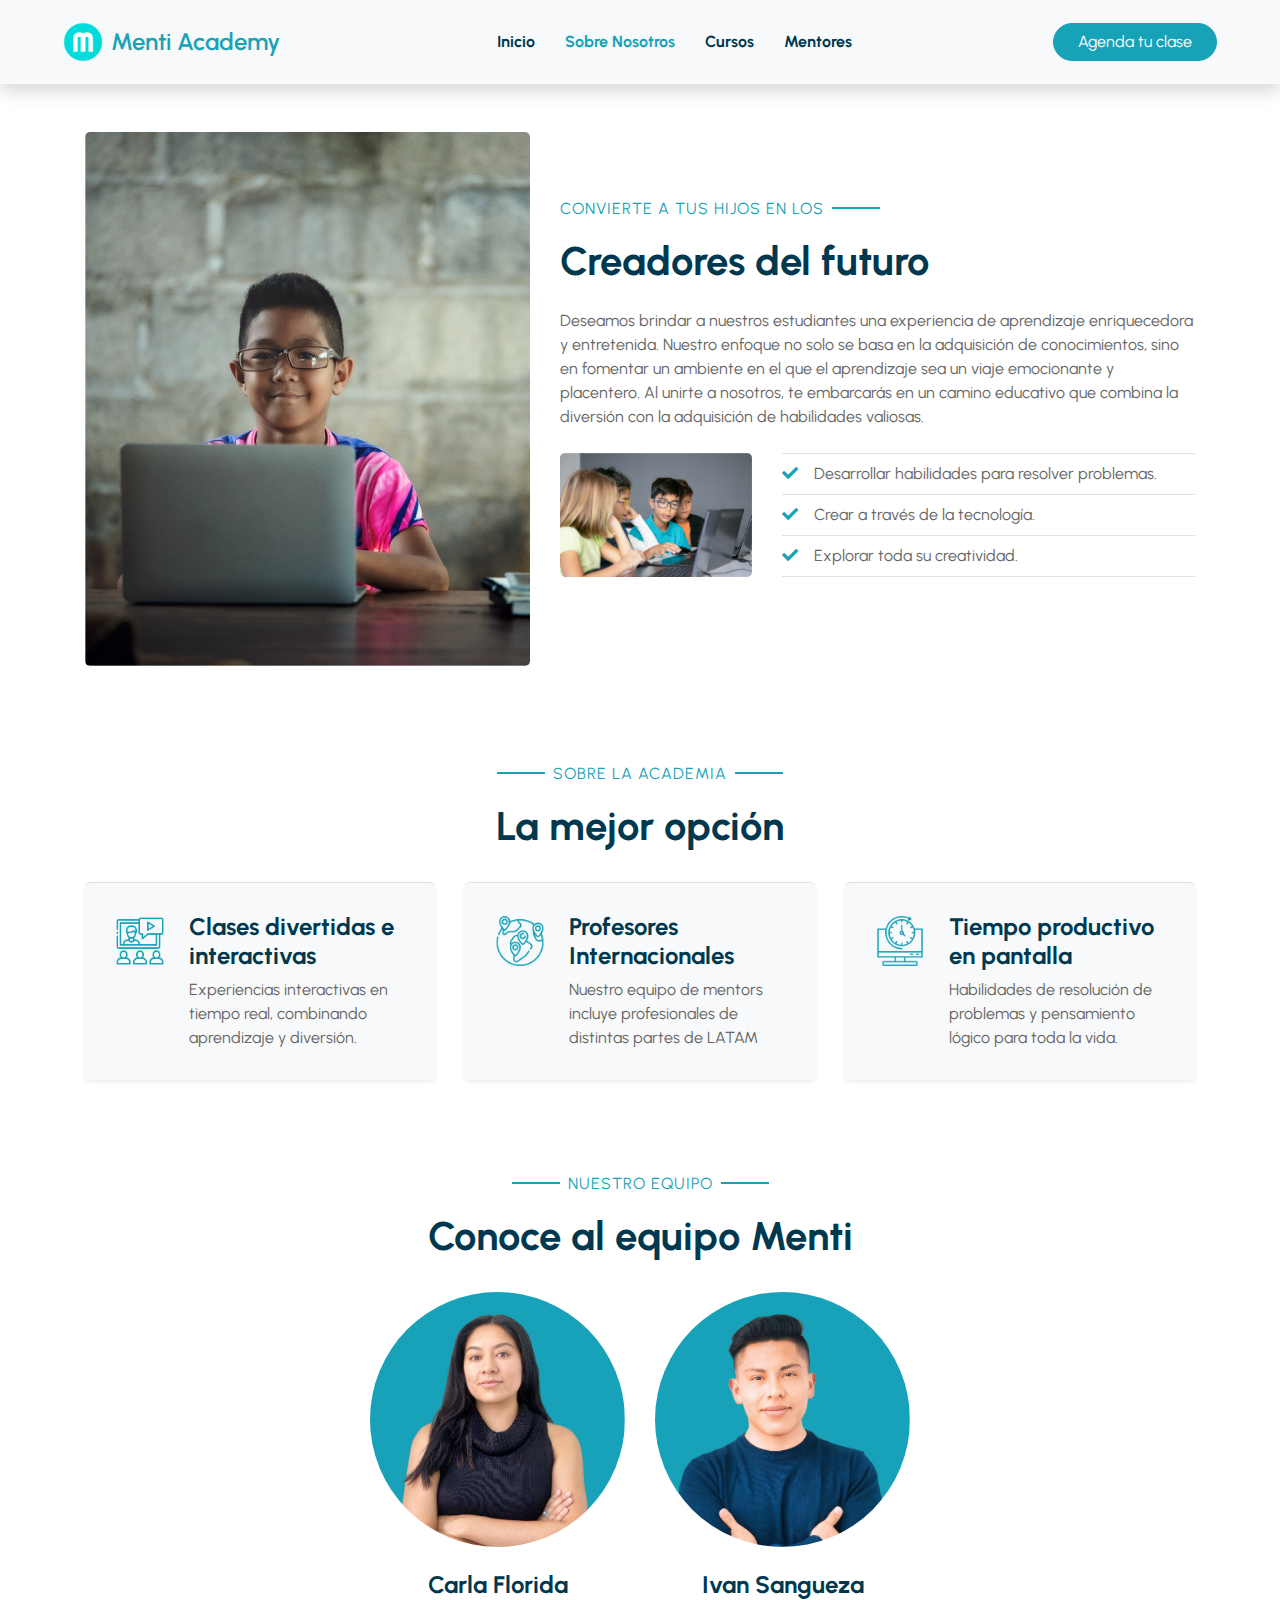
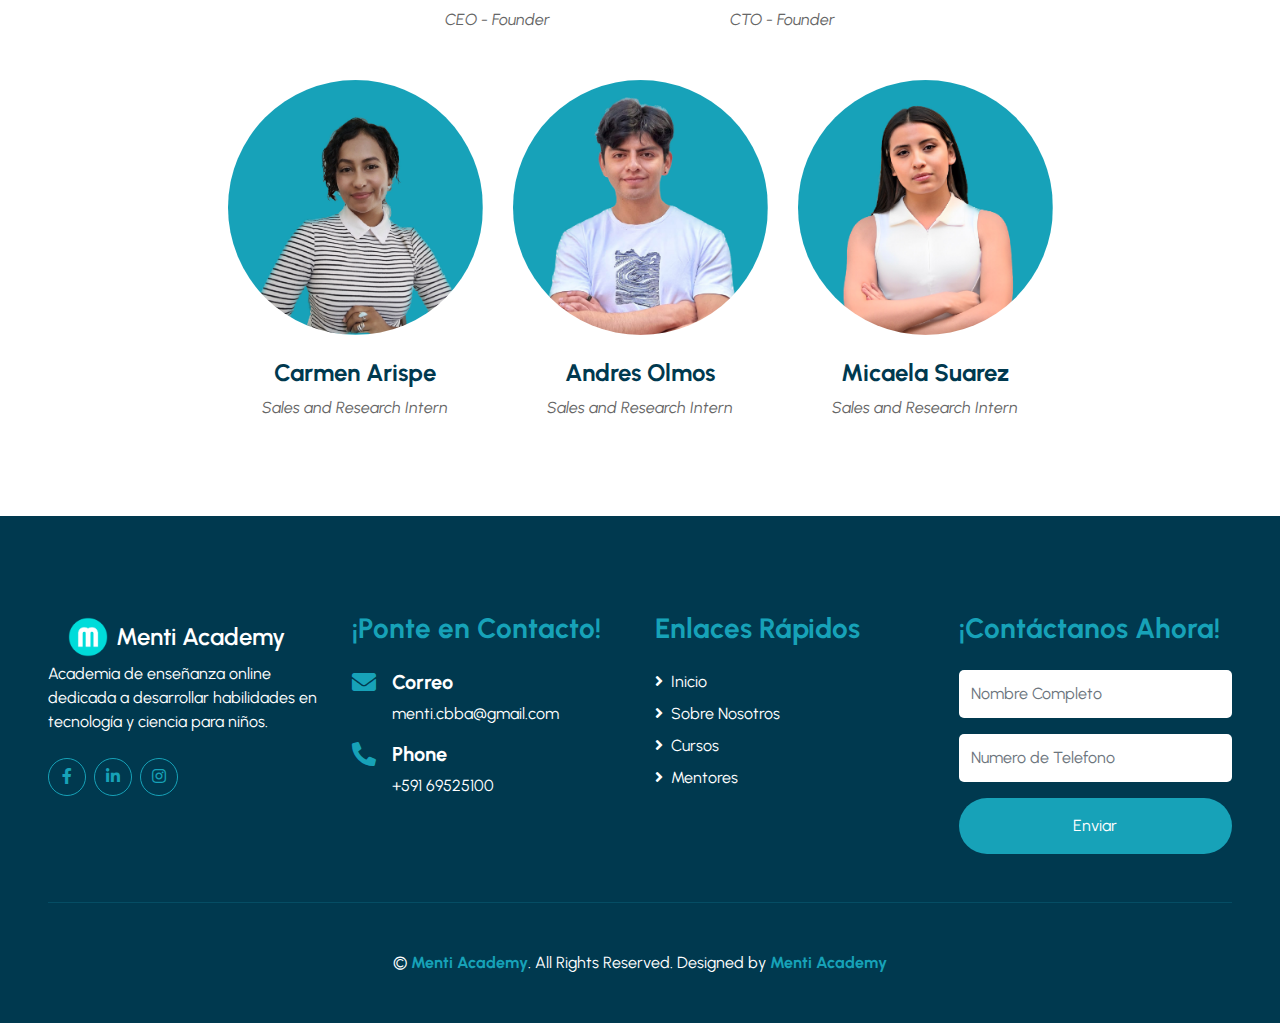
==== commit d58cd4d9: "image" ====
--- a/about.html
+++ b/about.html
@@ -136,7 +136,7 @@
     <div class="container">
         <div class="row align-items-center">
             <div class="col-lg-5">
-                <img class="img-fluid rounded mb-5 mb-lg-0" src="img/about-1.jpg" alt="">
+                <img class="img-fluid rounded mb-5 mb-lg-0" src="img/about-1.jpeg" alt="">
             </div>
             <div class="col-lg-7">
                 <p class="section-title pr-5"><span class="pr-2">Convierte a tus hijos en los</span></p>
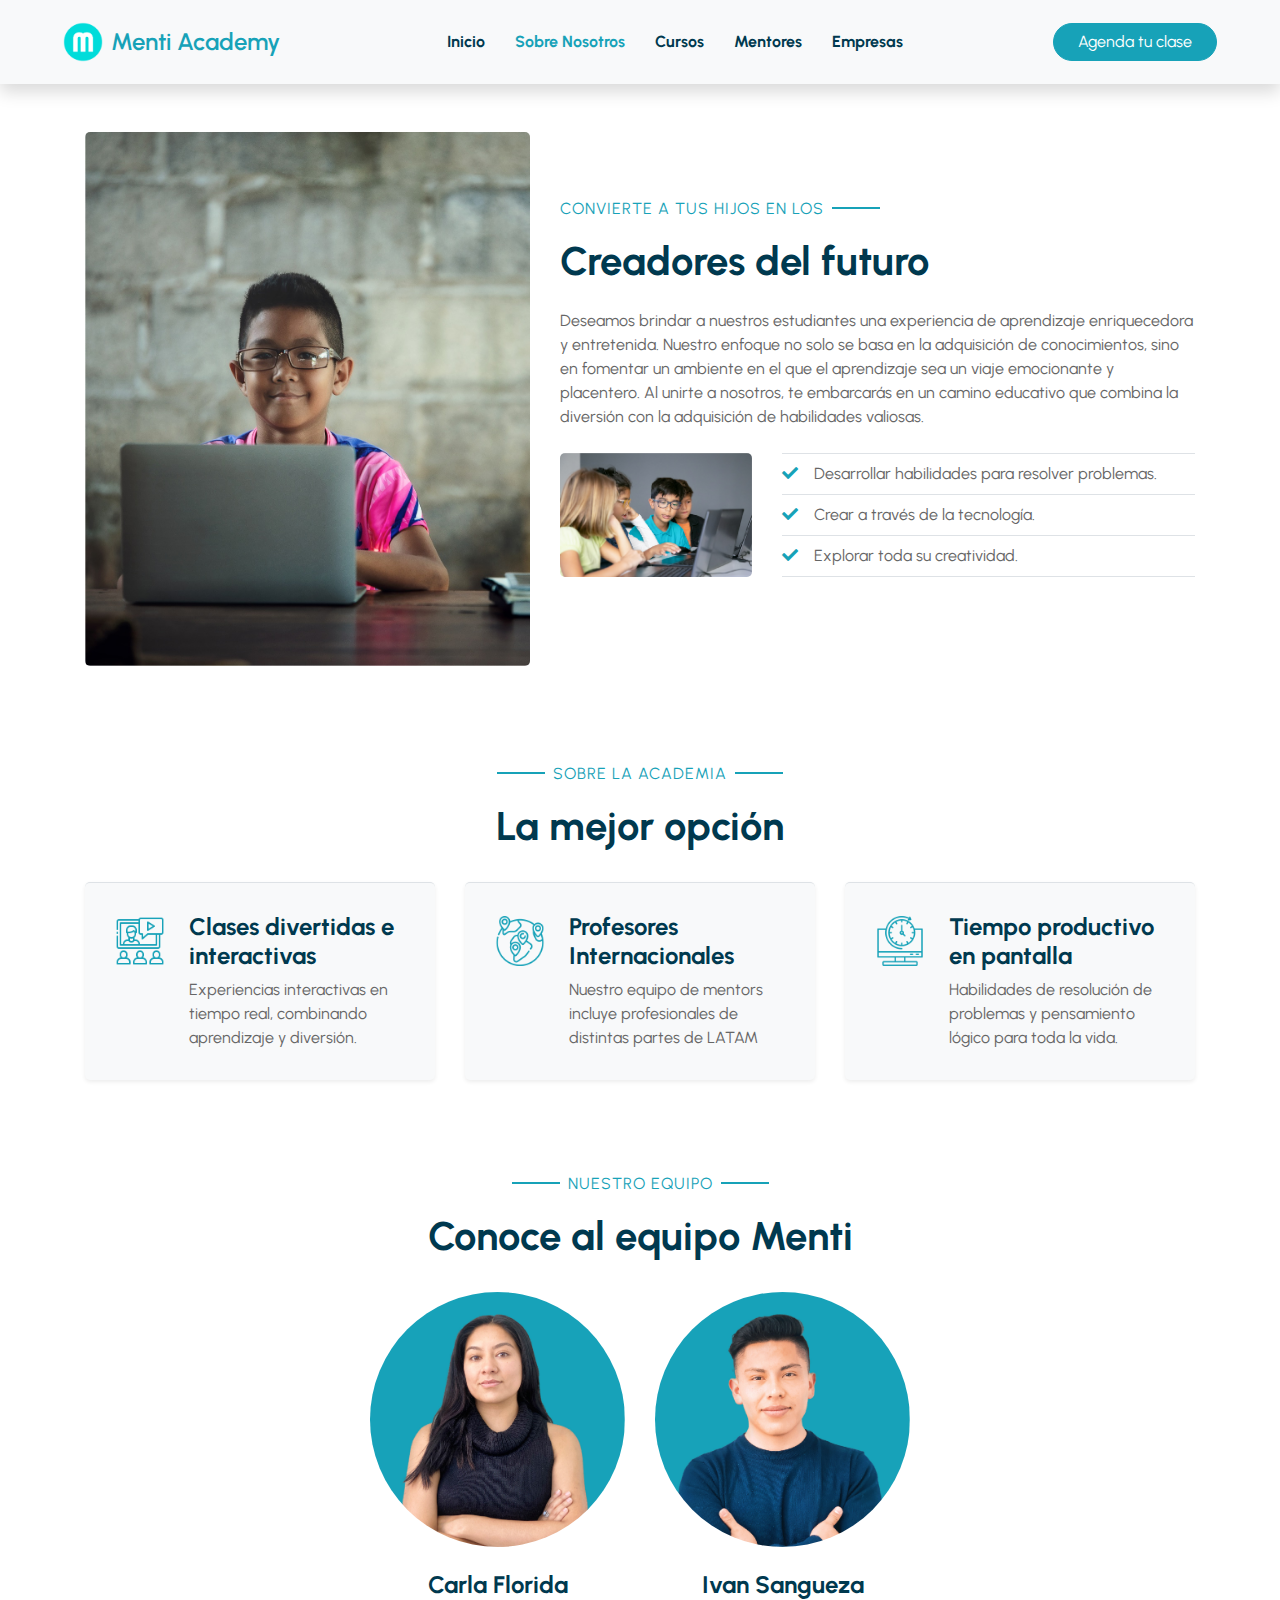
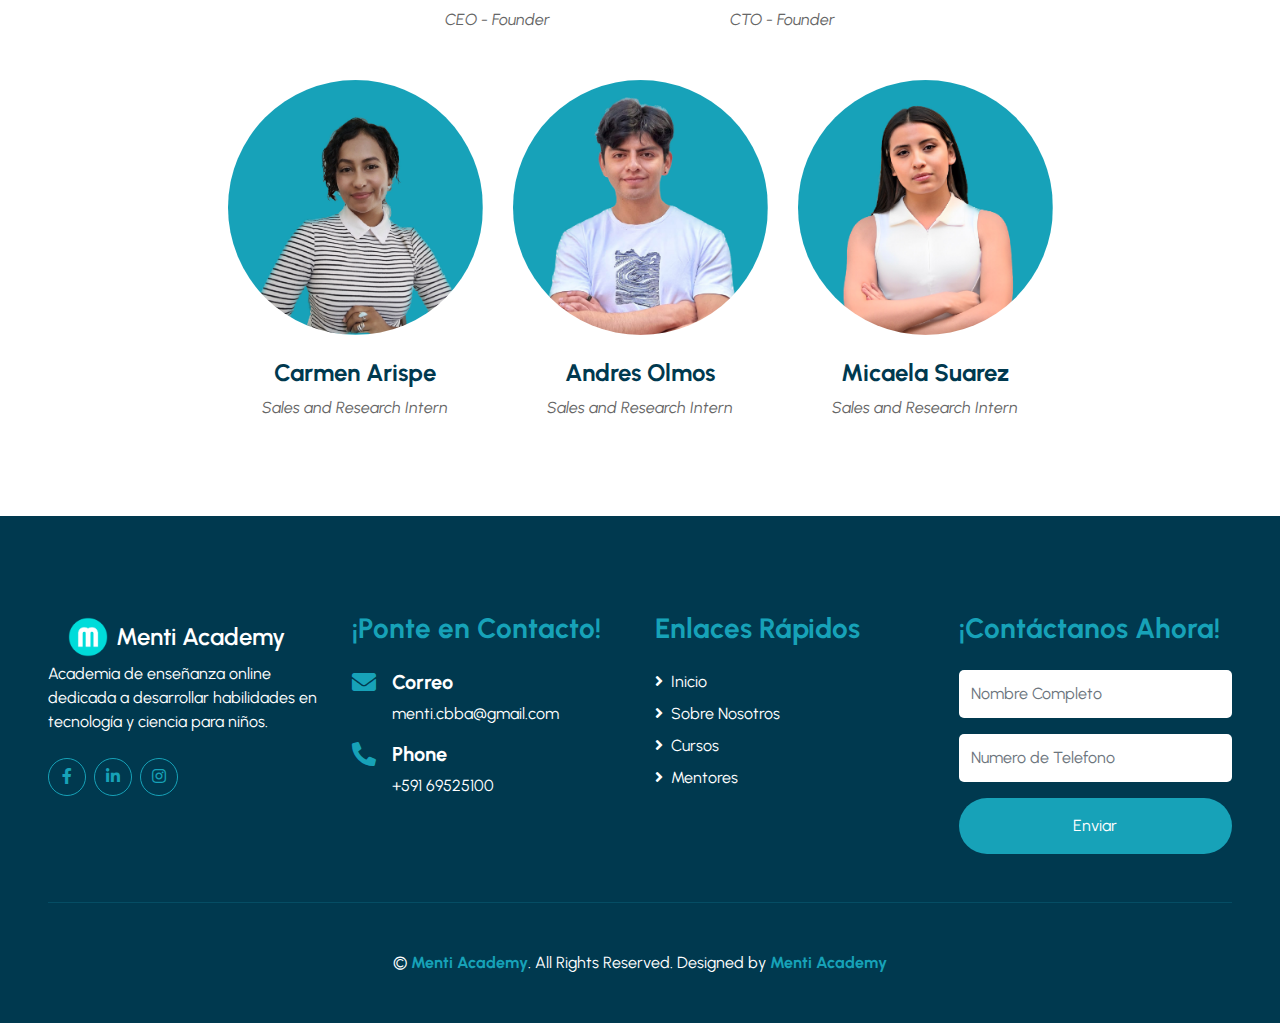
==== commit f20dc9b6: "business" ====
--- a/about.html
+++ b/about.html
@@ -80,6 +80,7 @@
                     <a href="about.html" class="nav-item nav-link active">Sobre Nosotros</a>
                     <a href="class.html" class="nav-item nav-link">Cursos</a>
                     <a href="team.html" class="nav-item nav-link">Mentores</a>
+                    <a href="business.html" class="nav-item nav-link ">Empresas</a>
                 </div>
                 <!-- Botón para abrir el modal -->
                 <a href="#" class="btn btn-primary px-4" data-toggle="modal" data-target="#agendaModal">Agenda tu
--- a/css/style.css
+++ b/css/style.css
@@ -312,6 +312,55 @@
   white-space: normal;
 }
 
+
+
+
+.custom-bg-Min {
+  background-image: linear-gradient(rgba(0, 0, 0, 0.4), rgba(0, 0, 0, 0.4)), url("../img/imgBgMine.jpeg");
+  background-size: cover;
+  background-position: center;
+}
+
+.custom-bg-Rob {
+  background-image: linear-gradient(rgba(0, 0, 0, 0.5), rgba(0, 0, 0, 0.5)), url("../img/imgBgRob.jpg");
+  background-size: cover;
+  background-position: center;
+}
+
+.custom-bg-SC {
+  background-image: linear-gradient(rgba(0, 0, 0, 0.7), rgba(0, 0, 0, 0.7)), url("../img/imgBgSC.jpg");
+  background-size: cover;
+  background-position: center;
+}
+
+.custom-bg-Ia {
+  background-image: linear-gradient(rgba(0, 0, 0, 0.4), rgba(0, 0, 0, 0.4)), url("../img/imgBgIa.jpg");
+  background-size: cover;
+  background-position: center;
+}
+.custom-bg-Rubik {
+  background-image: linear-gradient(rgba(0, 0, 0, 0.4), rgba(0, 0, 0, 0.4)), url("../img/imgBgRubik.jpg");
+  background-size: cover;
+  background-position: center;
+}
+
+.custom-bg-Bss {
+  background-image: linear-gradient(rgba(0, 0, 0, 0.7), rgba(0, 0, 0, 0.7)), url("../img/imgBgBss.jpg");
+  background-size: cover;
+  background-position: center;
+  padding: 140px 0px;
+}
+
+@media screen and (max-width: 425px) {
+  .custom-bg-Bss {
+    background-image: linear-gradient(rgba(0, 0, 0, 0.6), rgba(0, 0, 0, 0.6)), url("../img/bgBssResponsive.jpeg");
+    background-size: cover;
+    background-position: center;
+    padding: 140px 0px;
+  }
+  
+}
+
 @media (max-width: 1200px) {
   legend {
     font-size: calc(1.275rem + 0.3vw) ;
